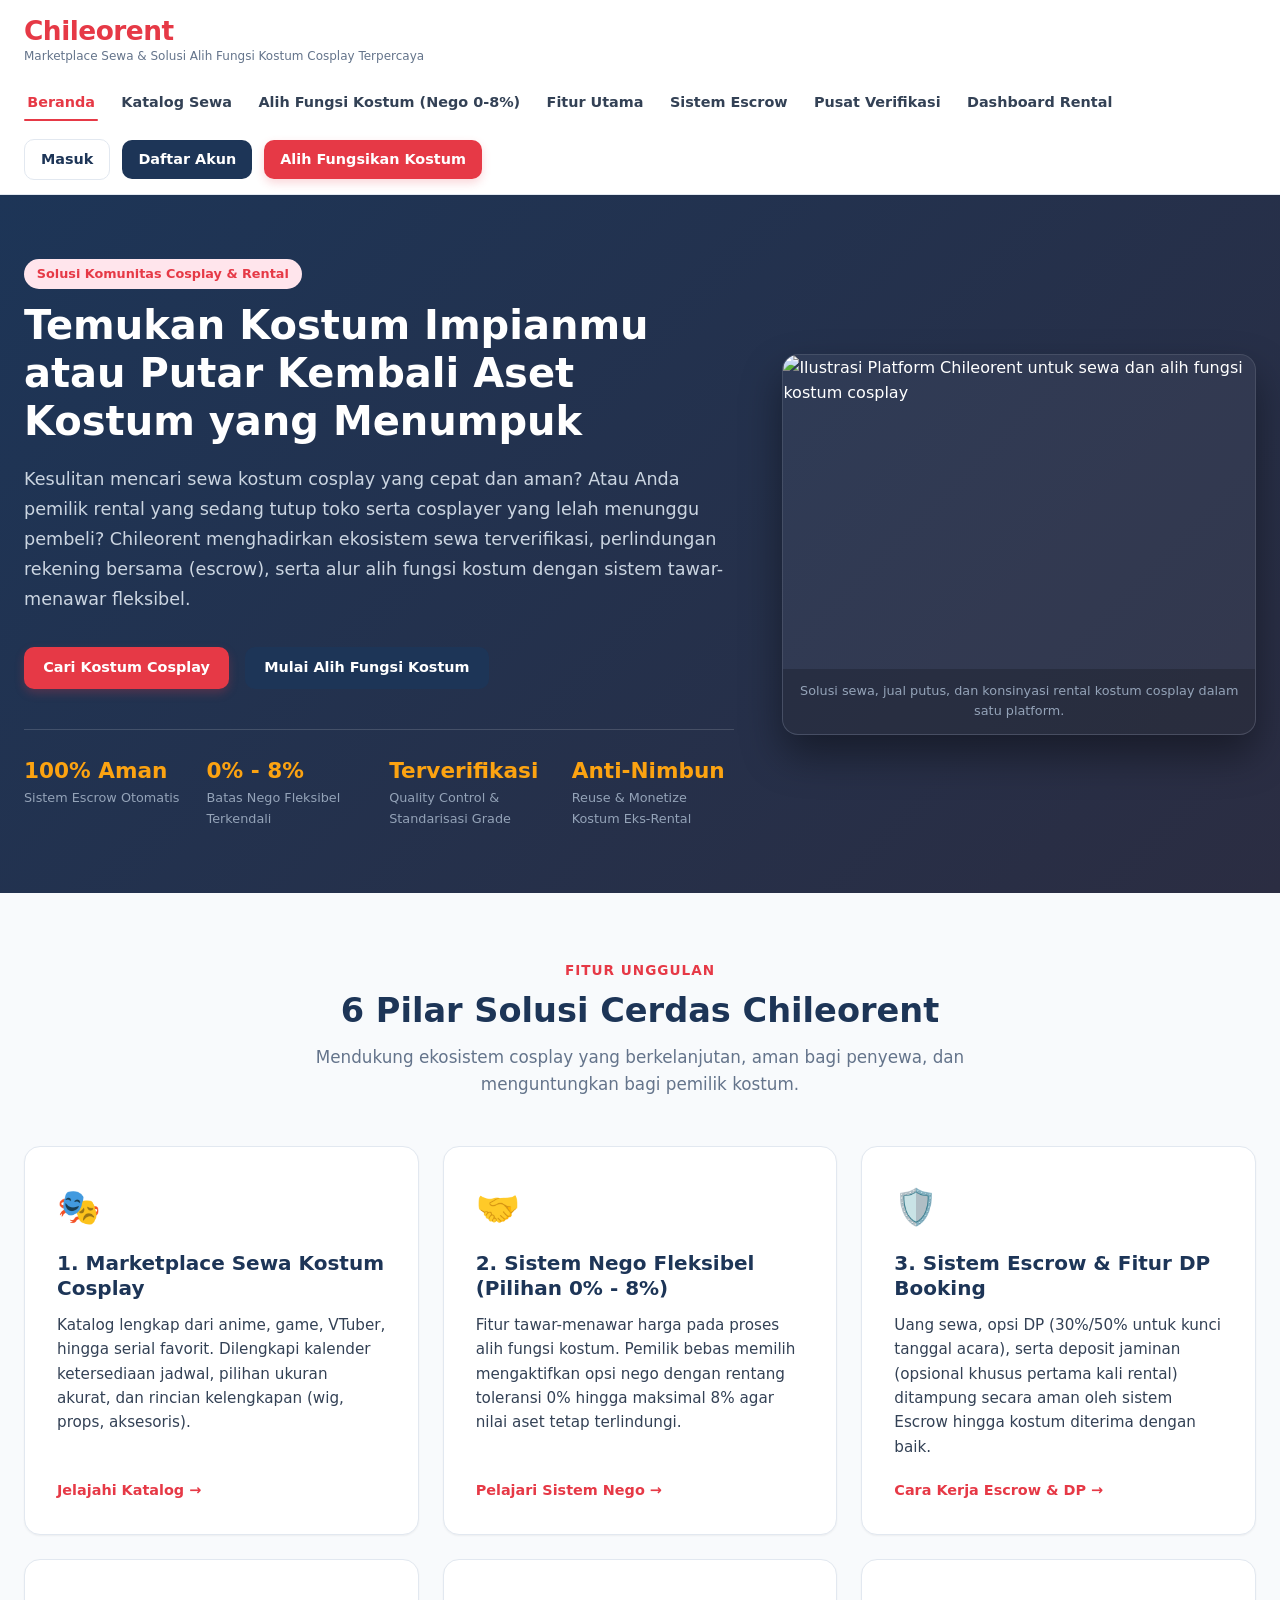
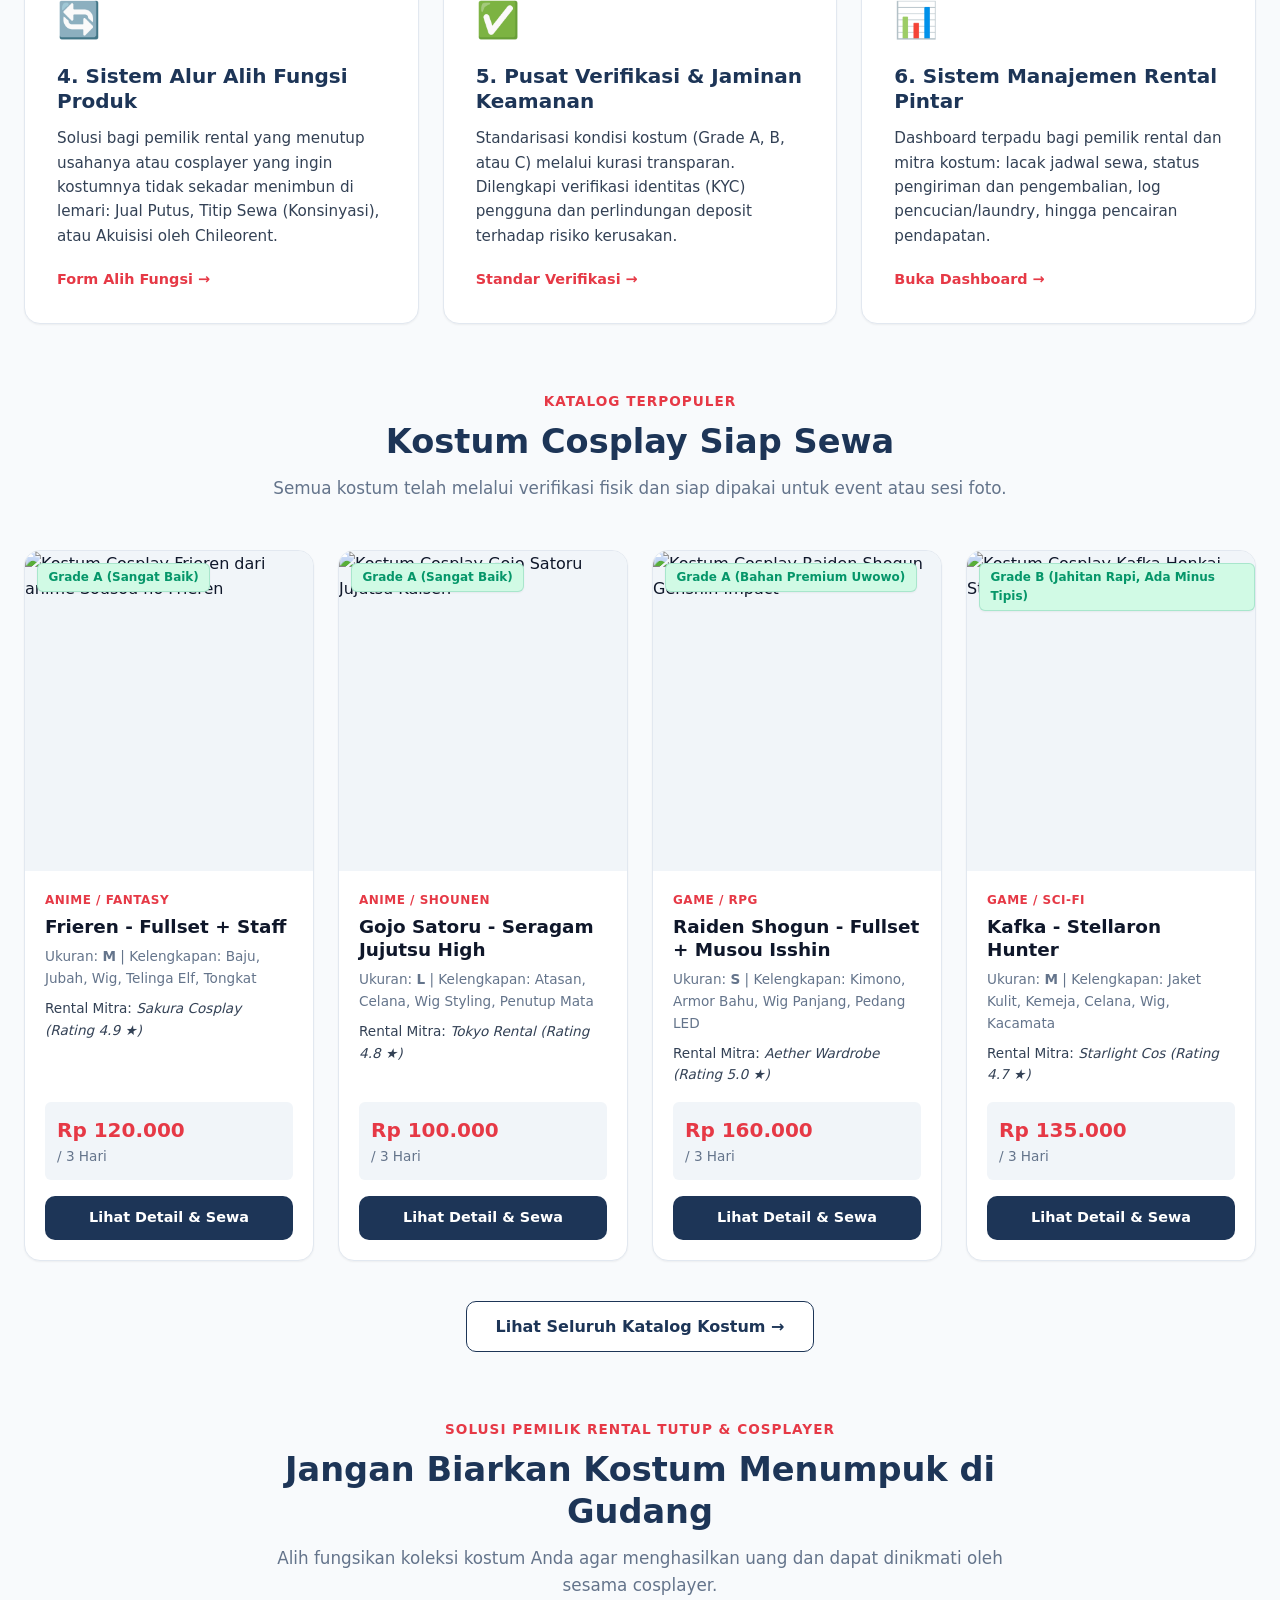
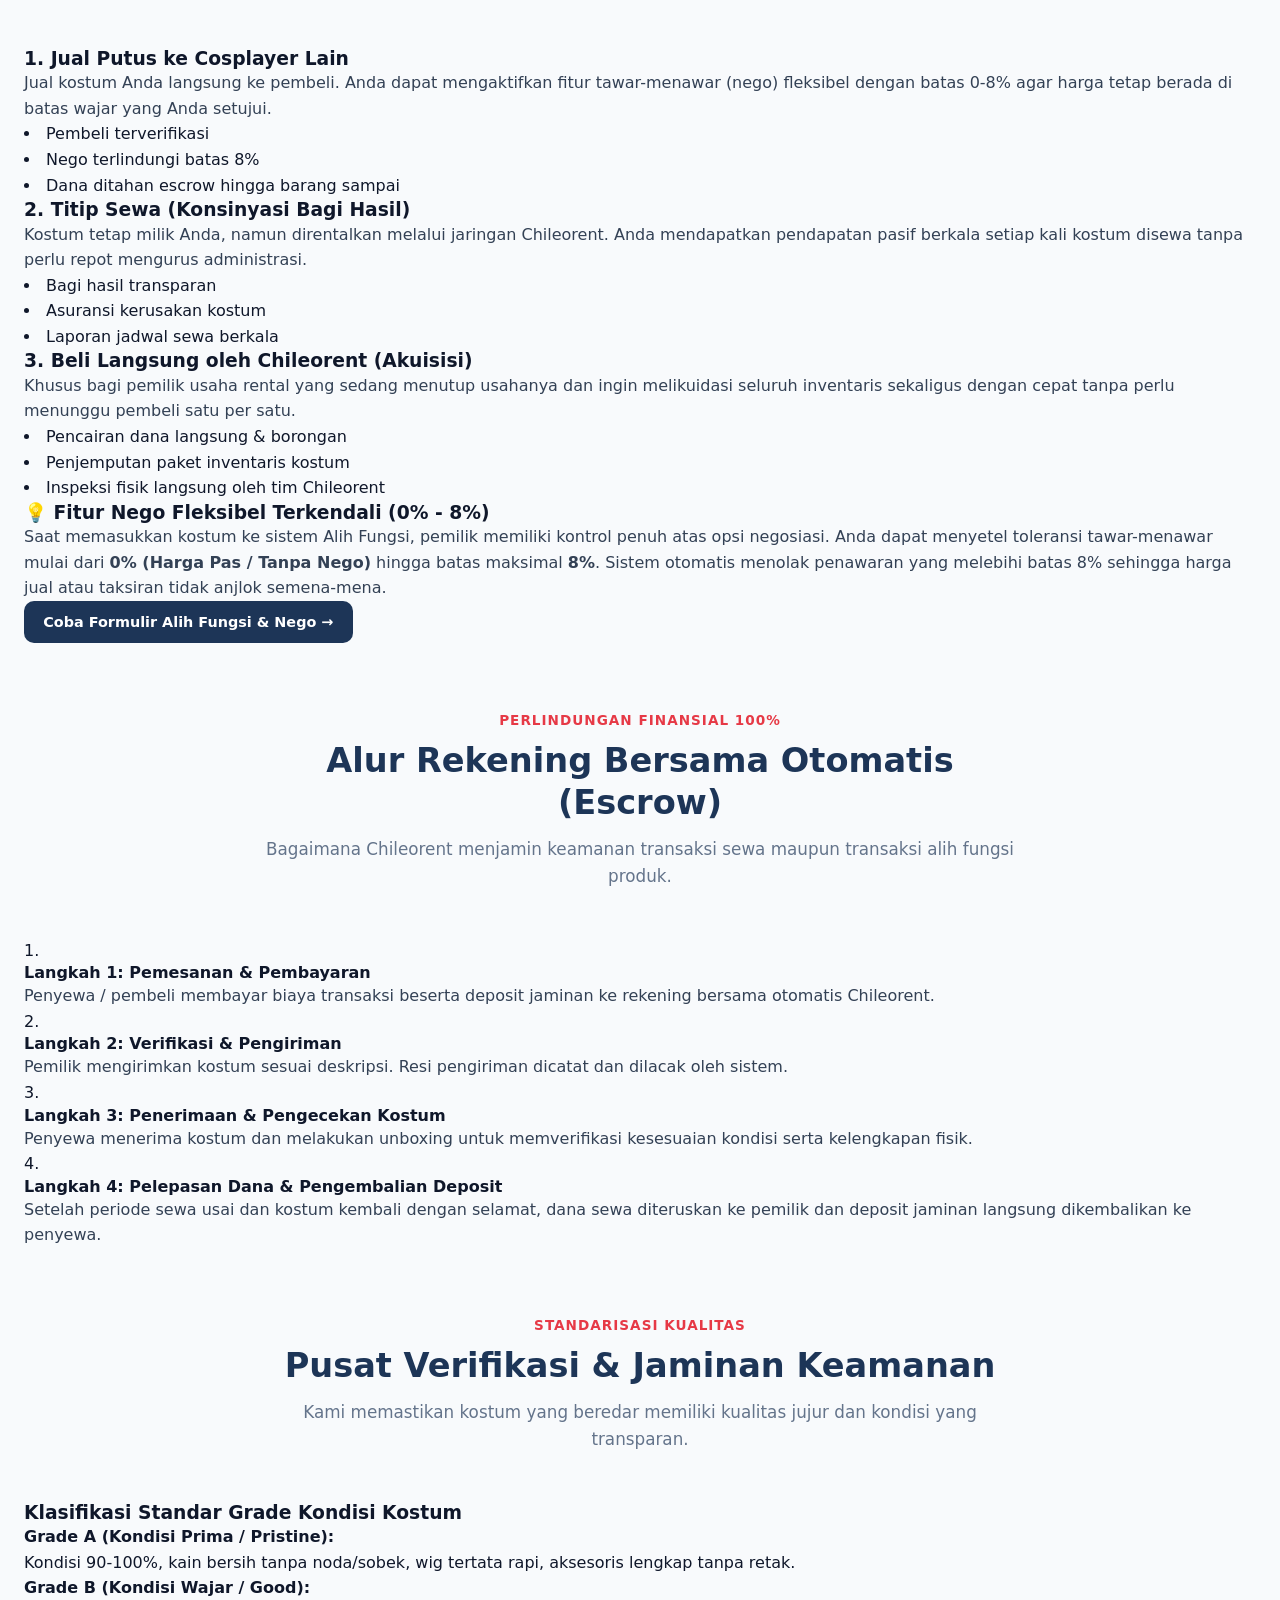
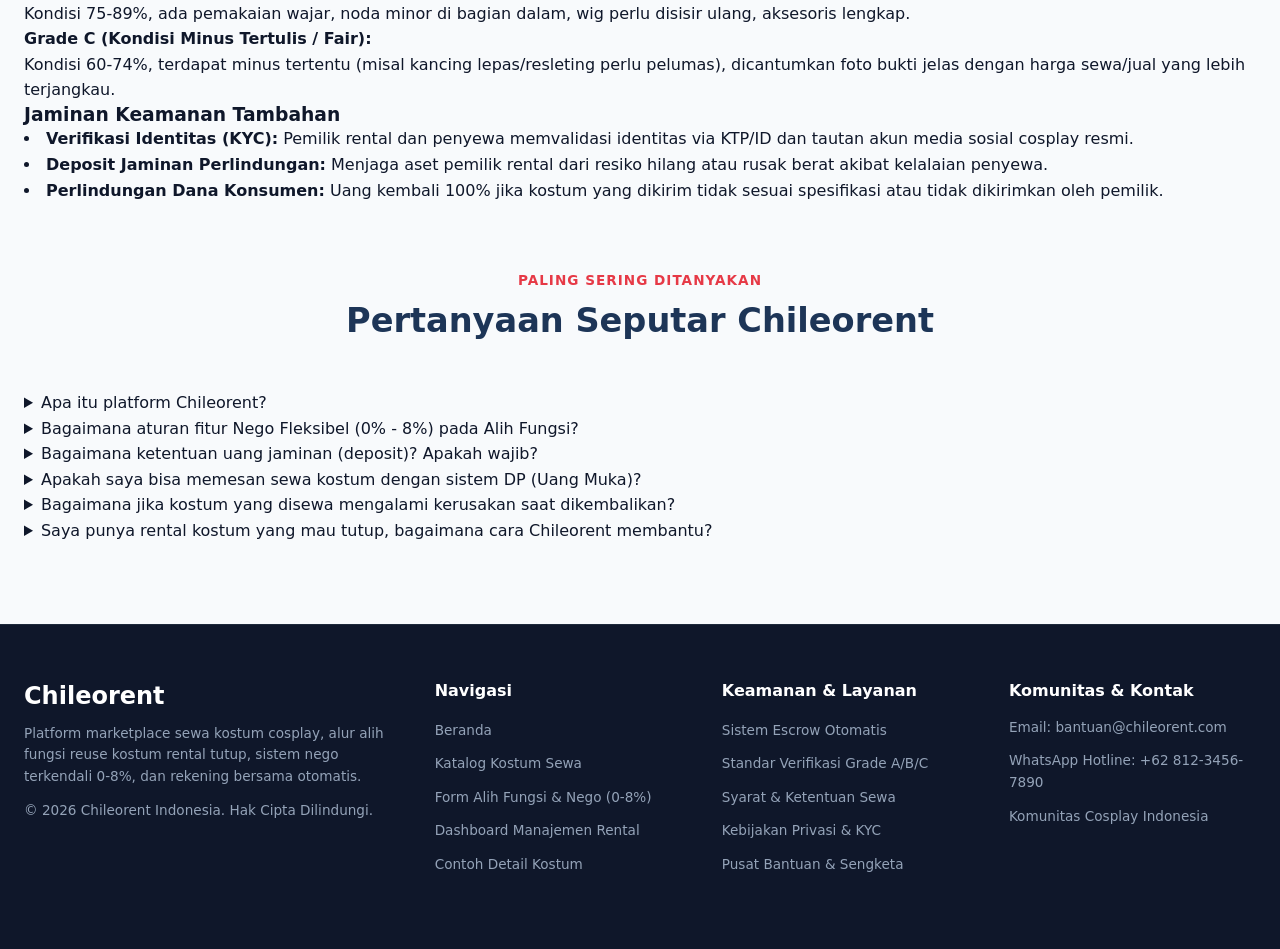
==== index.html @ b5caae36 "Initial commit: Chileorent cosplay rental and repurpose marketplace" ====
<!DOCTYPE html>
<html lang="id">
<head>
    <meta charset="UTF-8">
    <meta name="viewport" content="width=device-width, initial-scale=1.0">
    <title>Chileorent - Marketplace Sewa & Solusi Alih Fungsi Kostum Cosplay</title>
    <link rel="stylesheet" href="style.css">
</head>
<body>

    <!-- ==========================================================================
         HEADER & NAVIGASI UTAMA
         ========================================================================== -->
    <header id="header-utama">
        <div class="header-container">
            <!-- Brand & Tagline -->
            <div class="brand-group">
                <a href="index.html" class="brand-logo">
                    <h1>Chileorent</h1>
                </a>
                <p class="brand-tagline">Marketplace Sewa & Solusi Alih Fungsi Kostum Cosplay Terpercaya</p>
            </div>

            <!-- Menu Navigasi -->
            <nav id="navigasi-utama" aria-label="Navigasi Utama">
                <ul>
                    <li><a href="index.html" aria-current="page">Beranda</a></li>
                    <li><a href="catalog.html">Katalog Sewa</a></li>
                    <li><a href="alih-fungsi.html">Alih Fungsi Kostum (Nego 0-8%)</a></li>
                    <li><a href="#fitur-unggulan">Fitur Utama</a></li>
                    <li><a href="#alur-escrow">Sistem Escrow</a></li>
                    <li><a href="#pusat-verifikasi">Pusat Verifikasi</a></li>
                    <li><a href="dashboard-rental.html">Dashboard Rental</a></li>
                </ul>
            </nav>

            <!-- Aksi Pengguna (Login / Register / Call-to-action) -->
            <div class="header-actions">
                <a href="login.html" class="btn-masuk">Masuk</a>
                <a href="register.html" class="btn-daftar">Daftar Akun</a>
                <a href="alih-fungsi.html" class="btn-pasang-kostum">Alih Fungsikan Kostum</a>
            </div>
        </div>
    </header>

    <!-- ==========================================================================
         MAIN CONTENT AREA
         ========================================================================== -->
    <main id="konten-utama">

        <!-- ======================================================================
             HERO SECTION (Solusi Permasalahan & Nilai Tambah)
             ====================================================================== -->
        <section id="hero" class="hero-section" aria-labelledby="hero-title">
            <div class="hero-container">
                <div class="hero-content">
                    <span class="badge-solusi">Solusi Komunitas Cosplay & Rental</span>
                    <h2 id="hero-title">Temukan Kostum Impianmu atau Putar Kembali Aset Kostum yang Menumpuk</h2>
                    <p class="hero-description">
                        Kesulitan mencari sewa kostum cosplay yang cepat dan aman? Atau Anda pemilik rental yang sedang tutup toko serta cosplayer yang lelah menunggu pembeli? Chileorent menghadirkan ekosistem sewa terverifikasi, perlindungan rekening bersama (escrow), serta alur alih fungsi kostum dengan sistem tawar-menawar fleksibel.
                    </p>

                    <div class="hero-buttons">
                        <a href="catalog.html" class="btn-primary">Cari Kostum Cosplay</a>
                        <a href="alih-fungsi.html" class="btn-secondary">Mulai Alih Fungsi Kostum</a>
                    </div>

                    <!-- Highlight Statistik / Trust Badges -->
                    <ul class="hero-stats">
                        <li>
                            <strong>100% Aman</strong>
                            <span>Sistem Escrow Otomatis</span>
                        </li>
                        <li>
                            <strong>0% - 8%</strong>
                            <span>Batas Nego Fleksibel Terkendali</span>
                        </li>
                        <li>
                            <strong>Terverifikasi</strong>
                            <span>Quality Control & Standarisasi Grade</span>
                        </li>
                        <li>
                            <strong>Anti-Nimbun</strong>
                            <span>Reuse & Monetize Kostum Eks-Rental</span>
                        </li>
                    </ul>
                </div>

                <div class="hero-visual">
                    <figure>
                        <!-- Placeholder visual untuk mockup hero -->
                        <img src="https://placehold.co/600x400/2b2d42/ffffff?text=Chileorent+Cosplay+Marketplace" alt="Ilustrasi Platform Chileorent untuk sewa dan alih fungsi kostum cosplay" width="600" height="400">
                        <figcaption>Solusi sewa, jual putus, dan konsinyasi rental kostum cosplay dalam satu platform.</figcaption>
                    </figure>
                </div>
            </div>
        </section>

        <!-- ======================================================================
             SEKSI 6 PILAR FITUR UTAMA CHILEORENT
             ====================================================================== -->
        <section id="fitur-unggulan" class="features-section" aria-labelledby="fitur-title">
            <header class="section-header">
                <span class="section-subtitle">Fitur Unggulan</span>
                <h2 id="fitur-title">6 Pilar Solusi Cerdas Chileorent</h2>
                <p>Mendukung ekosistem cosplay yang berkelanjutan, aman bagi penyewa, dan menguntungkan bagi pemilik kostum.</p>
            </header>

            <div class="features-grid">
                <!-- Pilar 1 -->
                <article class="feature-card">
                    <div class="feature-icon">🎭</div>
                    <h3>1. Marketplace Sewa Kostum Cosplay</h3>
                    <p>Katalog lengkap dari anime, game, VTuber, hingga serial favorit. Dilengkapi kalender ketersediaan jadwal, pilihan ukuran akurat, dan rincian kelengkapan (wig, props, aksesoris).</p>
                    <a href="catalog.html" class="feature-link">Jelajahi Katalog &rarr;</a>
                </article>

                <!-- Pilar 2 -->
                <article class="feature-card">
                    <div class="feature-icon">🤝</div>
                    <h3>2. Sistem Nego Fleksibel (Pilihan 0% - 8%)</h3>
                    <p>Fitur tawar-menawar harga pada proses alih fungsi kostum. Pemilik bebas memilih mengaktifkan opsi nego dengan rentang toleransi 0% hingga maksimal 8% agar nilai aset tetap terlindungi.</p>
                    <a href="alih-fungsi.html#fitur-nego" class="feature-link">Pelajari Sistem Nego &rarr;</a>
                </article>

                <!-- Pilar 3 -->
                <article class="feature-card">
                    <div class="feature-icon">🛡️</div>
                    <h3>3. Sistem Escrow & Fitur DP Booking</h3>
                    <p>Uang sewa, opsi DP (30%/50% untuk kunci tanggal acara), serta deposit jaminan (opsional khusus pertama kali rental) ditampung secara aman oleh sistem Escrow hingga kostum diterima dengan baik.</p>
                    <a href="#alur-escrow" class="feature-link">Cara Kerja Escrow & DP &rarr;</a>
                </article>

                <!-- Pilar 4 -->
                <article class="feature-card">
                    <div class="feature-icon">🔄</div>
                    <h3>4. Sistem Alur Alih Fungsi Produk</h3>
                    <p>Solusi bagi pemilik rental yang menutup usahanya atau cosplayer yang ingin kostumnya tidak sekadar menimbun di lemari: Jual Putus, Titip Sewa (Konsinyasi), atau Akuisisi oleh Chileorent.</p>
                    <a href="alih-fungsi.html" class="feature-link">Form Alih Fungsi &rarr;</a>
                </article>

                <!-- Pilar 5 -->
                <article class="feature-card">
                    <div class="feature-icon">✅</div>
                    <h3>5. Pusat Verifikasi & Jaminan Keamanan</h3>
                    <p>Standarisasi kondisi kostum (Grade A, B, atau C) melalui kurasi transparan. Dilengkapi verifikasi identitas (KYC) pengguna dan perlindungan deposit terhadap risiko kerusakan.</p>
                    <a href="#pusat-verifikasi" class="feature-link">Standar Verifikasi &rarr;</a>
                </article>

                <!-- Pilar 6 -->
                <article class="feature-card">
                    <div class="feature-icon">📊</div>
                    <h3>6. Sistem Manajemen Rental Pintar</h3>
                    <p>Dashboard terpadu bagi pemilik rental dan mitra kostum: lacak jadwal sewa, status pengiriman dan pengembalian, log pencucian/laundry, hingga pencairan pendapatan.</p>
                    <a href="dashboard-rental.html" class="feature-link">Buka Dashboard &rarr;</a>
                </article>
            </div>
        </section>

        <!-- ======================================================================
             SEKSI KATALOG PILIHAN MARKETPLACE (PREVIEW PRODUK SEWA)
             ====================================================================== -->
        <section id="katalog-pilihan" class="catalog-preview-section" aria-labelledby="katalog-title">
            <header class="section-header">
                <span class="section-subtitle">Katalog Terpopuler</span>
                <h2 id="katalog-title">Kostum Cosplay Siap Sewa</h2>
                <p>Semua kostum telah melalui verifikasi fisik dan siap dipakai untuk event atau sesi foto.</p>
            </header>

            <div class="products-grid">
                <!-- Produk 1 -->
                <article class="product-card">
                    <figure>
                        <img src="https://placehold.co/320x400/3d5a80/ffffff?text=Frieren+Sousou+no+Frieren" alt="Kostum Cosplay Frieren dari anime Sousou no Frieren" width="320" height="400">
                        <span class="badge-grade">Grade A (Sangat Baik)</span>
                    </figure>
                    <div class="product-details">
                        <span class="product-category">Anime / Fantasy</span>
                        <h3>Frieren - Fullset + Staff</h3>
                        <p class="product-meta">Ukuran: <strong>M</strong> | Kelengkapan: Baju, Jubah, Wig, Telinga Elf, Tongkat</p>
                        <p class="product-rental-owner">Rental Mitra: <em>Sakura Cosplay (Rating 4.9 ★)</em></p>
                        <p class="product-price">
                            <span class="price-value">Rp 120.000</span>
                            <span class="price-duration">/ 3 Hari</span>
                        </p>
                        <div class="product-actions">
                            <a href="detail-kostum.html" class="btn-detail">Lihat Detail & Sewa</a>
                        </div>
                    </div>
                </article>

                <!-- Produk 2 -->
                <article class="product-card">
                    <figure>
                        <img src="https://placehold.co/320x400/98c1d9/000000?text=Gojo+Satoru+JJK" alt="Kostum Cosplay Gojo Satoru Jujutsu Kaisen" width="320" height="400">
                        <span class="badge-grade">Grade A (Sangat Baik)</span>
                    </figure>
                    <div class="product-details">
                        <span class="product-category">Anime / Shounen</span>
                        <h3>Gojo Satoru - Seragam Jujutsu High</h3>
                        <p class="product-meta">Ukuran: <strong>L</strong> | Kelengkapan: Atasan, Celana, Wig Styling, Penutup Mata</p>
                        <p class="product-rental-owner">Rental Mitra: <em>Tokyo Rental (Rating 4.8 ★)</em></p>
                        <p class="product-price">
                            <span class="price-value">Rp 100.000</span>
                            <span class="price-duration">/ 3 Hari</span>
                        </p>
                        <div class="product-actions">
                            <a href="detail-kostum.html" class="btn-detail">Lihat Detail & Sewa</a>
                        </div>
                    </div>
                </article>

                <!-- Produk 3 -->
                <article class="product-card">
                    <figure>
                        <img src="https://placehold.co/320x400/ee6c4d/ffffff?text=Raiden+Shogun+Genshin" alt="Kostum Cosplay Raiden Shogun Genshin Impact" width="320" height="400">
                        <span class="badge-grade">Grade A (Bahan Premium Uwowo)</span>
                    </figure>
                    <div class="product-details">
                        <span class="product-category">Game / RPG</span>
                        <h3>Raiden Shogun - Fullset + Musou Isshin</h3>
                        <p class="product-meta">Ukuran: <strong>S</strong> | Kelengkapan: Kimono, Armor Bahu, Wig Panjang, Pedang LED</p>
                        <p class="product-rental-owner">Rental Mitra: <em>Aether Wardrobe (Rating 5.0 ★)</em></p>
                        <p class="product-price">
                            <span class="price-value">Rp 160.000</span>
                            <span class="price-duration">/ 3 Hari</span>
                        </p>
                        <div class="product-actions">
                            <a href="detail-kostum.html" class="btn-detail">Lihat Detail & Sewa</a>
                        </div>
                    </div>
                </article>

                <!-- Produk 4 -->
                <article class="product-card">
                    <figure>
                        <img src="https://placehold.co/320x400/293241/ffffff?text=Kafka+Honkai+Star+Rail" alt="Kostum Cosplay Kafka Honkai Star Rail" width="320" height="400">
                        <span class="badge-grade">Grade B (Jahitan Rapi, Ada Minus Tipis)</span>
                    </figure>
                    <div class="product-details">
                        <span class="product-category">Game / Sci-Fi</span>
                        <h3>Kafka - Stellaron Hunter</h3>
                        <p class="product-meta">Ukuran: <strong>M</strong> | Kelengkapan: Jaket Kulit, Kemeja, Celana, Wig, Kacamata</p>
                        <p class="product-rental-owner">Rental Mitra: <em>Starlight Cos (Rating 4.7 ★)</em></p>
                        <p class="product-price">
                            <span class="price-value">Rp 135.000</span>
                            <span class="price-duration">/ 3 Hari</span>
                        </p>
                        <div class="product-actions">
                            <a href="detail-kostum.html" class="btn-detail">Lihat Detail & Sewa</a>
                        </div>
                    </div>
                </article>
            </div>

            <div class="catalog-more-container">
                <a href="catalog.html" class="btn-view-all">Lihat Seluruh Katalog Kostum &rarr;</a>
            </div>
        </section>

        <!-- ======================================================================
             SEKSI ALUR ALIH FUNGSI PRODUK & FITUR NEGO (0% - 8%)
             ====================================================================== -->
        <section id="alur-alih-fungsi" class="repurpose-flow-section" aria-labelledby="alih-fungsi-title">
            <header class="section-header">
                <span class="section-subtitle">Solusi Pemilik Rental Tutup & Cosplayer</span>
                <h2 id="alih-fungsi-title">Jangan Biarkan Kostum Menumpuk di Gudang</h2>
                <p>Alih fungsikan koleksi kostum Anda agar menghasilkan uang dan dapat dinikmati oleh sesama cosplayer.</p>
            </header>

            <div class="repurpose-options-container">
                <!-- Opsi 1 -->
                <div class="repurpose-option-card">
                    <h3>1. Jual Putus ke Cosplayer Lain</h3>
                    <p>Jual kostum Anda langsung ke pembeli. Anda dapat mengaktifkan fitur tawar-menawar (nego) fleksibel dengan batas 0-8% agar harga tetap berada di batas wajar yang Anda setujui.</p>
                    <ul>
                        <li>Pembeli terverifikasi</li>
                        <li>Nego terlindungi batas 8%</li>
                        <li>Dana ditahan escrow hingga barang sampai</li>
                    </ul>
                </div>

                <!-- Opsi 2 -->
                <div class="repurpose-option-card">
                    <h3>2. Titip Sewa (Konsinyasi Bagi Hasil)</h3>
                    <p>Kostum tetap milik Anda, namun direntalkan melalui jaringan Chileorent. Anda mendapatkan pendapatan pasif berkala setiap kali kostum disewa tanpa perlu repot mengurus administrasi.</p>
                    <ul>
                        <li>Bagi hasil transparan</li>
                        <li>Asuransi kerusakan kostum</li>
                        <li>Laporan jadwal sewa berkala</li>
                    </ul>
                </div>

                <!-- Opsi 3 -->
                <div class="repurpose-option-card">
                    <h3>3. Beli Langsung oleh Chileorent (Akuisisi)</h3>
                    <p>Khusus bagi pemilik usaha rental yang sedang menutup usahanya dan ingin melikuidasi seluruh inventaris sekaligus dengan cepat tanpa perlu menunggu pembeli satu per satu.</p>
                    <ul>
                        <li>Pencairan dana langsung & borongan</li>
                        <li>Penjemputan paket inventaris kostum</li>
                        <li>Inspeksi fisik langsung oleh tim Chileorent</li>
                    </ul>
                </div>
            </div>

            <!-- Highlight Sistem Nego 0-8% -->
            <aside class="nego-highlight-box" aria-labelledby="nego-info-title">
                <h3 id="nego-info-title">💡 Fitur Nego Fleksibel Terkendali (0% - 8%)</h3>
                <p>
                    Saat memasukkan kostum ke sistem Alih Fungsi, pemilik memiliki kontrol penuh atas opsi negosiasi. Anda dapat menyetel toleransi tawar-menawar mulai dari <strong>0% (Harga Pas / Tanpa Nego)</strong> hingga batas maksimal <strong>8%</strong>. Sistem otomatis menolak penawaran yang melebihi batas 8% sehingga harga jual atau taksiran tidak anjlok semena-mena.
                </p>
                <a href="alih-fungsi.html#simulasi-nego" class="btn-secondary">Coba Formulir Alih Fungsi & Nego &rarr;</a>
            </aside>
        </section>

        <!-- ======================================================================
             SEKSI SISTEM ESCROW (REKENING BERSAMA OTOMATIS)
             ====================================================================== -->
        <section id="alur-escrow" class="escrow-section" aria-labelledby="escrow-title">
            <header class="section-header">
                <span class="section-subtitle">Perlindungan Finansial 100%</span>
                <h2 id="escrow-title">Alur Rekening Bersama Otomatis (Escrow)</h2>
                <p>Bagaimana Chileorent menjamin keamanan transaksi sewa maupun transaksi alih fungsi produk.</p>
            </header>

            <ol class="escrow-steps-list">
                <li>
                    <h4>Langkah 1: Pemesanan & Pembayaran</h4>
                    <p>Penyewa / pembeli membayar biaya transaksi beserta deposit jaminan ke rekening bersama otomatis Chileorent.</p>
                </li>
                <li>
                    <h4>Langkah 2: Verifikasi & Pengiriman</h4>
                    <p>Pemilik mengirimkan kostum sesuai deskripsi. Resi pengiriman dicatat dan dilacak oleh sistem.</p>
                </li>
                <li>
                    <h4>Langkah 3: Penerimaan & Pengecekan Kostum</h4>
                    <p>Penyewa menerima kostum dan melakukan unboxing untuk memverifikasi kesesuaian kondisi serta kelengkapan fisik.</p>
                </li>
                <li>
                    <h4>Langkah 4: Pelepasan Dana & Pengembalian Deposit</h4>
                    <p>Setelah periode sewa usai dan kostum kembali dengan selamat, dana sewa diteruskan ke pemilik dan deposit jaminan langsung dikembalikan ke penyewa.</p>
                </li>
            </ol>
        </section>

        <!-- ======================================================================
             SEKSI PUSAT VERIFIKASI & JAMINAN KEAMANAN
             ====================================================================== -->
        <section id="pusat-verifikasi" class="verification-section" aria-labelledby="verifikasi-title">
            <header class="section-header">
                <span class="section-subtitle">Standarisasi Kualitas</span>
                <h2 id="verifikasi-title">Pusat Verifikasi & Jaminan Keamanan</h2>
                <p>Kami memastikan kostum yang beredar memiliki kualitas jujur dan kondisi yang transparan.</p>
            </header>

            <div class="verification-details-container">
                <!-- Standar Grade Kostum -->
                <div class="grade-system">
                    <h3>Klasifikasi Standar Grade Kondisi Kostum</h3>
                    <dl>
                        <dt><strong>Grade A (Kondisi Prima / Pristine):</strong></dt>
                        <dd>Kondisi 90-100%, kain bersih tanpa noda/sobek, wig tertata rapi, aksesoris lengkap tanpa retak.</dd>

                        <dt><strong>Grade B (Kondisi Wajar / Good):</strong></dt>
                        <dd>Kondisi 75-89%, ada pemakaian wajar, noda minor di bagian dalam, wig perlu disisir ulang, aksesoris lengkap.</dd>

                        <dt><strong>Grade C (Kondisi Minus Tertulis / Fair):</strong></dt>
                        <dd>Kondisi 60-74%, terdapat minus tertentu (misal kancing lepas/resleting perlu pelumas), dicantumkan foto bukti jelas dengan harga sewa/jual yang lebih terjangkau.</dd>
                    </dl>
                </div>

                <!-- Sistem Verifikasi Identitas & Jaminan -->
                <div class="security-policies">
                    <h3>Jaminan Keamanan Tambahan</h3>
                    <ul>
                        <li><strong>Verifikasi Identitas (KYC):</strong> Pemilik rental dan penyewa memvalidasi identitas via KTP/ID dan tautan akun media sosial cosplay resmi.</li>
                        <li><strong>Deposit Jaminan Perlindungan:</strong> Menjaga aset pemilik rental dari resiko hilang atau rusak berat akibat kelalaian penyewa.</li>
                        <li><strong>Perlindungan Dana Konsumen:</strong> Uang kembali 100% jika kostum yang dikirim tidak sesuai spesifikasi atau tidak dikirimkan oleh pemilik.</li>
                    </ul>
                </div>
            </div>
        </section>

        <!-- ======================================================================
             SEKSI FAQ (TANYA JAWAB)
             ====================================================================== -->
        <section id="faq" class="faq-section" aria-labelledby="faq-title">
            <header class="section-header">
                <span class="section-subtitle">Paling Sering Ditanyakan</span>
                <h2 id="faq-title">Pertanyaan Seputar Chileorent</h2>
            </header>

            <div class="faq-list">
                <details>
                    <summary>Apa itu platform Chileorent?</summary>
                    <p>Chileorent adalah platform marketplace sewa kostum cosplay sekaligus penyedia solusi alih fungsi (jual/titip sewa/akuisisi) untuk kostum dari para pemilik usaha rental yang menutup tokonya atau cosplayer yang ingin memutar aset kostumnya.</p>
                </details>

                <details>
                    <summary>Bagaimana aturan fitur Nego Fleksibel (0% - 8%) pada Alih Fungsi?</summary>
                    <p>Pemilik kostum dapat memilih apakah kostumnya bisa ditawar atau berharga pas (0%). Jika diaktifkan, pemilik dapat menetapkan batas toleransi tawar maksimal 8%. Sistem akan menolak penawaran yang melebihi batas 8% untuk melindungi nilai barang pemilik.</p>
                </details>

                <details>
                    <summary>Bagaimana ketentuan uang jaminan (deposit)? Apakah wajib?</summary>
                    <p>Uang jaminan bersifat <strong>opsional</strong> dan hanya ditujukan bagi penyewa yang baru <strong>pertama kali</strong> merental kostum di platform/mitra bersangkutan sebagai jaminan keamanan awal. Jika Anda sudah pernah menyewa sebelumnya atau memiliki akun yang lolos verifikasi reputasi baik di Chileorent, uang jaminan <strong>bebas / Rp 0</strong>. Uang deposit yang dibayarkan akan dikembalikan 100% setelah kostum selesai disewa tanpa cacat.</p>
                </details>

                <details>
                    <summary>Apakah saya bisa memesan sewa kostum dengan sistem DP (Uang Muka)?</summary>
                    <p>Bisa! Chileorent menyediakan fitur <strong>DP Booking (30% atau 50%)</strong> untuk mengunci tanggal kostum agar tidak diambil oleh cosplayer lain untuk event tersebut. Sisa pembayaran sewa dapat dilunasi H-2 sebelum tanggal pengiriman.</p>
                </details>

                <details>
                    <summary>Bagaimana jika kostum yang disewa mengalami kerusakan saat dikembalikan?</summary>
                    <p>Chileorent menggunakan sistem deposit jaminan (khusus penyewa pertama) atau penagihan klaim perlindungan kerusakan transparan. Tim verifikasi akan menaksir biaya perbaikan secara adil.</p>
                </details>

                <details>
                    <summary>Saya punya rental kostum yang mau tutup, bagaimana cara Chileorent membantu?</summary>
                    <p>Anda dapat memilih skema Akuisisi Borongan oleh Chileorent melalui halaman <a href="alih-fungsi.html">Alih Fungsi</a>. Tim kami akan mendata seluruh katalog kostum Anda dan memberikan penawaran borongan agar Anda tidak perlu menunggu pembeli satu per satu.</p>
                </details>
            </div>
        </section>

    </main>

    <!-- ==========================================================================
         FOOTER
         ========================================================================== -->
    <footer id="footer-utama">
        <div class="footer-container">
            <!-- Kolom Brand & Bio -->
            <div class="footer-col">
                <h3>Chileorent</h3>
                <p>Platform marketplace sewa kostum cosplay, alur alih fungsi reuse kostum rental tutup, sistem nego terkendali 0-8%, dan rekening bersama otomatis.</p>
                <p>&copy; 2026 Chileorent Indonesia. Hak Cipta Dilindungi.</p>
            </div>

            <!-- Kolom Tautan Cepat -->
            <div class="footer-col">
                <h4>Navigasi</h4>
                <ul>
                    <li><a href="index.html">Beranda</a></li>
                    <li><a href="catalog.html">Katalog Kostum Sewa</a></li>
                    <li><a href="alih-fungsi.html">Form Alih Fungsi & Nego (0-8%)</a></li>
                    <li><a href="dashboard-rental.html">Dashboard Manajemen Rental</a></li>
                    <li><a href="detail-kostum.html">Contoh Detail Kostum</a></li>
                </ul>
            </div>

            <!-- Kolom Keamanan & Bantuan -->
            <div class="footer-col">
                <h4>Keamanan & Layanan</h4>
                <ul>
                    <li><a href="#alur-escrow">Sistem Escrow Otomatis</a></li>
                    <li><a href="#pusat-verifikasi">Standar Verifikasi Grade A/B/C</a></li>
                    <li><a href="#syarat-ketentuan">Syarat & Ketentuan Sewa</a></li>
                    <li><a href="#kebijakan-privasi">Kebijakan Privasi & KYC</a></li>
                    <li><a href="#kontak-bantuan">Pusat Bantuan & Sengketa</a></li>
                </ul>
            </div>

            <!-- Kolom Kontak & Komunitas -->
            <div class="footer-col">
                <h4>Komunitas & Kontak</h4>
                <address>
                    <p>Email: bantuan@chileorent.com</p>
                    <p>WhatsApp Hotline: +62 812-3456-7890</p>
                    <p>Komunitas Cosplay Indonesia</p>
                </address>
            </div>
        </div>
    </footer>

</body>
</html>
---- style.css ----
/* ==========================================================================
   CHILEORENT - STYLESHEET RESMI
   Marketplace Sewa & Solusi Alih Fungsi Kostum Cosplay Terpercaya
   ========================================================================== */

/* --------------------------------------------------------------------------
   1. DESIGN TOKENS (CSS VARIABLES)
   -------------------------------------------------------------------------- */
:root {
    /* Palet Warna Utama */
    --color-primary: #e63946;          /* Vibrant Cosplay Crimson / Sakura */
    --color-primary-hover: #d62828;
    --color-primary-light: #ffe5ec;
    --color-primary-soft: rgba(230, 57, 70, 0.08);

    --color-secondary: #1d3557;        /* Trust Navy / Deep Midnight */
    --color-secondary-hover: #14213d;
    --color-secondary-light: #e0e7f1;

    --color-escrow: #0077b6;           /* Escrow & Tech Blue */
    --color-escrow-light: #e0f2fe;

    /* Status & Grade Verifikasi */
    --grade-a: #059669;                /* Emerald - Grade A (Pristine) */
    --grade-a-bg: #d1fae5;
    --grade-b: #d97706;                /* Amber - Grade B (Good) */
    --grade-b-bg: #fef3c7;
    --grade-c: #475569;                /* Slate - Grade C (Fair/Minus) */
    --grade-c-bg: #f1f5f9;

    --status-active: #2563eb;
    --status-active-bg: #dbeafe;
    --status-pending: #ea580c;
    --status-pending-bg: #ffedd5;
    --status-success: #16a34a;
    --status-success-bg: #dcfce7;
    --status-danger: #dc2626;
    --status-danger-bg: #fee2e2;

    /* Netral & Background */
    --bg-body: #f8fafc;
    --bg-surface: #ffffff;
    --bg-muted: #f1f5f9;
    --bg-card: #ffffff;
    --border-color: #e2e8f0;
    --border-focus: #3b82f6;

    /* Tipografi & Teks */
    --text-primary: #0f172a;
    --text-secondary: #334155;
    --text-muted: #64748b;
    --text-white: #ffffff;

    --font-main: system-ui, -apple-system, BlinkMacSystemFont, 'Segoe UI', Roboto, 'Helvetica Neue', Arial, sans-serif;
    --font-heading: system-ui, -apple-system, BlinkMacSystemFont, 'Segoe UI', Roboto, sans-serif;

    /* Bayangan & Efek */
    --shadow-sm: 0 1px 2px 0 rgba(0, 0, 0, 0.05);
    --shadow-md: 0 4px 6px -1px rgba(0, 0, 0, 0.08), 0 2px 4px -2px rgba(0, 0, 0, 0.05);
    --shadow-lg: 0 10px 15px -3px rgba(0, 0, 0, 0.08), 0 4px 6px -4px rgba(0, 0, 0, 0.04);
    --shadow-xl: 0 20px 25px -5px rgba(0, 0, 0, 0.1), 0 8px 10px -6px rgba(0, 0, 0, 0.04);

    /* Radius */
    --radius-sm: 6px;
    --radius-md: 10px;
    --radius-lg: 16px;
    --radius-full: 9999px;

    /* Transisi */
    --transition: all 0.2s ease-in-out;
}

/* --------------------------------------------------------------------------
   2. GLOBAL RESET & BASE STYLES
   -------------------------------------------------------------------------- */
*, *::before, *::after {
    box-sizing: border-box;
    margin: 0;
    padding: 0;
}

html {
    font-size: 16px;
    scroll-behavior: smooth;
}

body {
    font-family: var(--font-main);
    background-color: var(--bg-body);
    color: var(--text-primary);
    line-height: 1.6;
    -webkit-font-smoothing: antialiased;
}

img {
    max-width: 100%;
    height: auto;
    display: block;
}

a {
    color: var(--color-escrow);
    text-decoration: none;
    transition: var(--transition);
}

a:hover {
    color: var(--color-primary);
}

ul, ol {
    list-style-position: inside;
}

h1, h2, h3, h4, h5, h6 {
    font-family: var(--font-heading);
    color: var(--text-primary);
    font-weight: 700;
    line-height: 1.25;
}

p {
    color: var(--text-secondary);
}

.visually-hidden {
    position: absolute;
    width: 1px;
    height: 1px;
    padding: 0;
    margin: -1px;
    overflow: hidden;
    clip: rect(0, 0, 0, 0);
    white-space: nowrap;
    border: 0;
}

/* --------------------------------------------------------------------------
   3. HEADER & NAVIGASI UTAMA
   -------------------------------------------------------------------------- */
#header-utama, #header-admin {
    background-color: var(--bg-surface);
    border-bottom: 1px solid var(--border-color);
    position: sticky;
    top: 0;
    z-index: 1000;
    box-shadow: var(--shadow-sm);
}

.header-container {
    max-width: 1280px;
    margin: 0 auto;
    padding: 0.85rem 1.5rem;
    display: flex;
    align-items: center;
    justify-content: space-between;
    gap: 1.5rem;
    flex-wrap: wrap;
}

.brand-group {
    display: flex;
    flex-direction: column;
}

.brand-logo h1 {
    font-size: 1.65rem;
    font-weight: 900;
    color: var(--color-primary);
    letter-spacing: -0.5px;
    display: flex;
    align-items: center;
    gap: 0.4rem;
}

.brand-logo h1 span {
    background: var(--color-secondary);
    color: var(--text-white);
    font-size: 0.75rem;
    padding: 0.2rem 0.6rem;
    border-radius: var(--radius-sm);
    letter-spacing: 0.5px;
    text-transform: uppercase;
}

.brand-tagline {
    font-size: 0.75rem;
    color: var(--text-muted);
    font-weight: 500;
}

#navigasi-utama ul, #navigasi-admin ul {
    display: flex;
    align-items: center;
    gap: 1.25rem;
    list-style: none;
    flex-wrap: wrap;
}

#navigasi-utama a, #navigasi-admin a {
    font-size: 0.9rem;
    font-weight: 600;
    color: var(--text-secondary);
    padding: 0.4rem 0.2rem;
    position: relative;
}

#navigasi-utama a:hover, #navigasi-admin a:hover,
#navigasi-utama a[aria-current="page"], #navigasi-admin a[aria-current="page"] {
    color: var(--color-primary);
}

#navigasi-utama a[aria-current="page"]::after, #navigasi-admin a[aria-current="page"]::after {
    content: '';
    position: absolute;
    bottom: -4px;
    left: 0;
    width: 100%;
    height: 2px;
    background-color: var(--color-primary);
    border-radius: var(--radius-full);
}

.header-actions {
    display: flex;
    align-items: center;
    gap: 0.75rem;
}

/* --------------------------------------------------------------------------
   4. TOMBOL-TOMBOL (BUTTONS)
   -------------------------------------------------------------------------- */
.btn-primary, .btn-secondary, .btn-masuk, .btn-daftar, .btn-pasang-kostum,
.btn-detail, .btn-view-all, .btn-rent-now, .btn-checkout-escrow,
.btn-submit-alih-fungsi, .btn-submit-login, .btn-submit-register,
.btn-table-action, .btn-table-action-success, .btn-action-edit,
.btn-admin-switch, .btn-admin-approve, .btn-admin-reject, .btn-logout {
    display: inline-flex;
    align-items: center;
    justify-content: center;
    font-family: var(--font-main);
    font-weight: 600;
    font-size: 0.9rem;
    padding: 0.6rem 1.2rem;
    border-radius: var(--radius-md);
    cursor: pointer;
    border: none;
    transition: var(--transition);
    text-align: center;
    gap: 0.4rem;
}

.btn-primary {
    background-color: var(--color-primary);
    color: var(--text-white) !important;
    box-shadow: 0 4px 10px rgba(230, 57, 70, 0.25);
}

.btn-primary:hover {
    background-color: var(--color-primary-hover);
    transform: translateY(-1px);
}

.btn-secondary {
    background-color: var(--color-secondary);
    color: var(--text-white) !important;
}

.btn-secondary:hover {
    background-color: var(--color-secondary-hover);
    transform: translateY(-1px);
}

.btn-masuk {
    color: var(--color-secondary) !important;
    border: 1px solid var(--border-color);
    background-color: var(--bg-surface);
    padding: 0.5rem 1rem;
}

.btn-masuk:hover, .btn-masuk.active {
    border-color: var(--color-secondary);
    background-color: var(--bg-muted);
}

.btn-daftar {
    background-color: var(--color-secondary);
    color: var(--text-white) !important;
    padding: 0.5rem 1rem;
}

.btn-daftar:hover {
    background-color: var(--color-secondary-hover);
}

.btn-pasang-kostum {
    background-color: var(--color-primary);
    color: var(--text-white) !important;
    padding: 0.5rem 1rem;
    box-shadow: 0 4px 10px rgba(230, 57, 70, 0.2);
}

.btn-pasang-kostum:hover {
    background-color: var(--color-primary-hover);
    transform: translateY(-1px);
}

.btn-detail, .btn-rent-now {
    width: 100%;
    background-color: var(--color-secondary);
    color: var(--text-white) !important;
    padding: 0.65rem 1rem;
}

.btn-detail:hover, .btn-rent-now:hover {
    background-color: var(--color-primary);
}

.btn-view-all {
    background-color: var(--bg-surface);
    color: var(--color-secondary) !important;
    border: 1.5px solid var(--color-secondary);
    padding: 0.75rem 1.8rem;
    font-size: 1rem;
}

.btn-view-all:hover {
    background-color: var(--color-secondary);
    color: var(--text-white) !important;
}

.btn-checkout-escrow, .btn-submit-alih-fungsi, .btn-submit-login, .btn-submit-register {
    width: 100%;
    background-color: var(--color-primary);
    color: var(--text-white) !important;
    padding: 0.85rem 1.5rem;
    font-size: 1.05rem;
    font-weight: 700;
    box-shadow: 0 4px 14px rgba(230, 57, 70, 0.3);
}

.btn-checkout-escrow:hover, .btn-submit-alih-fungsi:hover, 
.btn-submit-login:hover, .btn-submit-register:hover {
    background-color: var(--color-primary-hover);
    transform: translateY(-1px);
}

.btn-table-action {
    background-color: var(--bg-muted);
    color: var(--text-secondary) !important;
    font-size: 0.8rem;
    padding: 0.4rem 0.8rem;
}

.btn-table-action:hover {
    background-color: var(--color-secondary);
    color: var(--text-white) !important;
}

.btn-table-action-success {
    background-color: var(--grade-a);
    color: var(--text-white) !important;
    font-size: 0.8rem;
    padding: 0.4rem 0.8rem;
}

.btn-table-action-success:hover {
    background-color: #047857;
}

.btn-action-edit {
    background-color: var(--color-escrow);
    color: var(--text-white) !important;
    font-size: 0.8rem;
    padding: 0.4rem 0.8rem;
}

.btn-admin-switch {
    background-color: var(--color-secondary);
    color: var(--text-white) !important;
    font-size: 0.85rem;
    padding: 0.5rem 1rem;
}

.btn-admin-approve {
    background-color: var(--grade-a);
    color: var(--text-white) !important;
    font-size: 0.8rem;
    padding: 0.4rem 0.75rem;
}

.btn-admin-reject {
    background-color: var(--status-danger);
    color: var(--text-white) !important;
    font-size: 0.8rem;
    padding: 0.4rem 0.75rem;
}

.btn-logout {
    background-color: var(--bg-muted);
    color: var(--status-danger) !important;
    border: 1px solid var(--border-color);
    font-size: 0.8rem;
    padding: 0.35rem 0.85rem;
}

.btn-logout:hover {
    background-color: var(--status-danger-bg);
}

/* --------------------------------------------------------------------------
   5. BADGES & STATUS TAGS
   -------------------------------------------------------------------------- */
.badge-grade {
    display: inline-block;
    padding: 0.25rem 0.65rem;
    font-size: 0.75rem;
    font-weight: 700;
    border-radius: var(--radius-sm);
    background-color: var(--grade-a-bg);
    color: var(--grade-a);
    border: 1px solid rgba(5, 150, 105, 0.2);
}

.badge-solusi, .badge-security {
    display: inline-block;
    padding: 0.3rem 0.8rem;
    font-size: 0.8rem;
    font-weight: 700;
    border-radius: var(--radius-full);
    background-color: var(--color-primary-light);
    color: var(--color-primary);
    margin-bottom: 0.75rem;
}

.badge-verified {
    display: inline-block;
    padding: 0.25rem 0.65rem;
    font-size: 0.75rem;
    font-weight: 700;
    border-radius: var(--radius-sm);
    background-color: var(--color-escrow-light);
    color: var(--color-escrow);
}

.badge-availability, .badge-status-available {
    display: inline-block;
    padding: 0.25rem 0.65rem;
    font-size: 0.75rem;
    font-weight: 700;
    border-radius: var(--radius-sm);
    background-color: var(--status-success-bg);
    color: var(--status-success);
}

.badge-status-booked {
    display: inline-block;
    padding: 0.25rem 0.65rem;
    font-size: 0.75rem;
    font-weight: 700;
    border-radius: var(--radius-sm);
    background-color: var(--status-pending-bg);
    color: var(--status-pending);
}

.badge-feature-dp {
    display: inline-block;
    padding: 0.25rem 0.65rem;
    font-size: 0.75rem;
    font-weight: 700;
    border-radius: var(--radius-sm);
    background-color: #fef08a;
    color: #854d0e;
}

.badge-feature-deposit {
    display: inline-block;
    padding: 0.25rem 0.65rem;
    font-size: 0.75rem;
    font-weight: 700;
    border-radius: var(--radius-sm);
    background-color: #e0f2fe;
    color: #0369a1;
}

.nego-status-active {
    display: inline-block;
    padding: 0.2rem 0.5rem;
    font-size: 0.75rem;
    font-weight: 700;
    border-radius: var(--radius-sm);
    background-color: #ede9fe;
    color: #6d28d9;
}

.nego-status-fixed {
    display: inline-block;
    padding: 0.2rem 0.5rem;
    font-size: 0.75rem;
    font-weight: 700;
    border-radius: var(--radius-sm);
    background-color: var(--bg-muted);
    color: var(--text-muted);
}

.status-badge {
    display: inline-block;
    padding: 0.25rem 0.6rem;
    font-size: 0.75rem;
    font-weight: 700;
    border-radius: var(--radius-sm);
}

.status-shipping {
    background-color: #e0e7ff;
    color: #3730a3;
}

.status-active {
    background-color: var(--status-active-bg);
    color: var(--status-active);
}

.status-returning {
    background-color: #fef3c7;
    color: #92400e;
}

.escrow-badge {
    display: inline-block;
    padding: 0.25rem 0.6rem;
    font-size: 0.75rem;
    font-weight: 700;
    border-radius: var(--radius-sm);
}

.escrow-held {
    background-color: #fee2e2;
    color: #991b1b;
}

.escrow-ready {
    background-color: var(--status-success-bg);
    color: var(--status-success);
}

.badge-role-wide, .badge-role-limited, .badge-role-renter {
    display: inline-block;
    font-size: 0.8rem;
    font-weight: 700;
    padding: 0.3rem 0.75rem;
    border-radius: var(--radius-full);
    margin-bottom: 0.5rem;
}

.badge-role-wide {
    background-color: #ede9fe;
    color: #5b21b6;
}

.badge-role-limited {
    background-color: #ffedd5;
    color: #9a3412;
}

.badge-role-renter {
    background-color: #e0f2fe;
    color: #075985;
}

.admin-badge {
    background-color: #ede9fe;
    color: #5b21b6;
    font-size: 0.8rem;
    font-weight: 700;
    padding: 0.35rem 0.75rem;
    border-radius: var(--radius-full);
}

/* --------------------------------------------------------------------------
   6. BREADCRUMBS
   -------------------------------------------------------------------------- */
.breadcrumb-nav {
    background-color: var(--bg-muted);
    border-bottom: 1px solid var(--border-color);
    padding: 0.6rem 1.5rem;
}

.breadcrumb-nav ul {
    max-width: 1280px;
    margin: 0 auto;
    display: flex;
    align-items: center;
    gap: 0.5rem;
    list-style: none;
    font-size: 0.85rem;
    color: var(--text-muted);
}

.breadcrumb-nav a {
    color: var(--text-secondary);
}

.breadcrumb-nav a:hover {
    color: var(--color-primary);
}

/* --------------------------------------------------------------------------
   7. HERO SECTION (HALAMAN UTAMA)
   -------------------------------------------------------------------------- */
.hero-section {
    background: linear-gradient(135deg, #1d3557 0%, #2b2d42 100%);
    color: var(--text-white);
    padding: 4rem 1.5rem;
    position: relative;
    overflow: hidden;
}

.hero-container {
    max-width: 1280px;
    margin: 0 auto;
    display: grid;
    grid-template-columns: 1.2fr 0.8fr;
    gap: 3rem;
    align-items: center;
}

.hero-content h2 {
    color: var(--text-white);
    font-size: 2.5rem;
    line-height: 1.2;
    margin-bottom: 1.25rem;
}

.hero-description {
    color: #cbd5e1;
    font-size: 1.1rem;
    line-height: 1.7;
    margin-bottom: 2rem;
}

.hero-buttons {
    display: flex;
    gap: 1rem;
    flex-wrap: wrap;
    margin-bottom: 2.5rem;
}

.hero-stats {
    display: grid;
    grid-template-columns: repeat(auto-fit, minmax(130px, 1fr));
    gap: 1.25rem;
    list-style: none;
    border-top: 1px solid rgba(255, 255, 255, 0.15);
    padding-top: 1.5rem;
}

.hero-stats li {
    display: flex;
    flex-direction: column;
}

.hero-stats strong {
    font-size: 1.35rem;
    color: #fca311;
    font-weight: 800;
}

.hero-stats span {
    font-size: 0.8rem;
    color: #94a3b8;
}

.hero-visual figure {
    border-radius: var(--radius-lg);
    overflow: hidden;
    box-shadow: 0 20px 40px rgba(0, 0, 0, 0.4);
    background-color: rgba(255, 255, 255, 0.05);
    border: 1px solid rgba(255, 255, 255, 0.1);
}

.hero-visual img {
    width: 100%;
    object-fit: cover;
}

.hero-visual figcaption {
    font-size: 0.8rem;
    color: #94a3b8;
    padding: 0.75rem 1rem;
    text-align: center;
    background-color: rgba(0, 0, 0, 0.2);
}

/* --------------------------------------------------------------------------
   8. SECTIONS GLOBAL (HEADER, CONTAINER)
   -------------------------------------------------------------------------- */
.features-section, .catalog-preview-section, .repurpose-flow-section,
.escrow-section, .verification-section, .faq-section {
    max-width: 1280px;
    margin: 4rem auto;
    padding: 0 1.5rem;
}

.section-header {
    text-align: center;
    max-width: 750px;
    margin: 0 auto 3rem;
}

.section-subtitle {
    display: inline-block;
    color: var(--color-primary);
    font-size: 0.85rem;
    font-weight: 800;
    text-transform: uppercase;
    letter-spacing: 1px;
    margin-bottom: 0.5rem;
}

.section-header h2 {
    font-size: 2.1rem;
    color: var(--color-secondary);
    margin-bottom: 0.75rem;
}

.section-header p {
    font-size: 1.05rem;
    color: var(--text-muted);
}

/* --------------------------------------------------------------------------
   9. PILAR FITUR (FEATURES GRID)
   -------------------------------------------------------------------------- */
.features-grid {
    display: grid;
    grid-template-columns: repeat(auto-fit, minmax(320px, 1fr));
    gap: 1.5rem;
}

.feature-card {
    background-color: var(--bg-surface);
    border: 1px solid var(--border-color);
    border-radius: var(--radius-lg);
    padding: 2rem;
    box-shadow: var(--shadow-sm);
    transition: var(--transition);
    display: flex;
    flex-direction: column;
}

.feature-card:hover {
    transform: translateY(-4px);
    box-shadow: var(--shadow-lg);
    border-color: var(--color-primary-light);
}

.feature-icon {
    font-size: 2.2rem;
    margin-bottom: 1rem;
}

.feature-card h3 {
    font-size: 1.25rem;
    color: var(--color-secondary);
    margin-bottom: 0.75rem;
}

.feature-card p {
    font-size: 0.95rem;
    color: var(--text-secondary);
    line-height: 1.6;
    margin-bottom: 1.25rem;
    flex-grow: 1;
}

.feature-link {
    font-weight: 700;
    font-size: 0.9rem;
    color: var(--color-primary);
}

/* --------------------------------------------------------------------------
   10. KATALOG & KARTU PRODUK (PRODUCTS GRID)
   -------------------------------------------------------------------------- */
.products-grid, .catalog-grid {
    display: grid;
    grid-template-columns: repeat(auto-fill, minmax(280px, 1fr));
    gap: 1.5rem;
}

.product-card, .product-item {
    background-color: var(--bg-surface);
    border: 1px solid var(--border-color);
    border-radius: var(--radius-lg);
    overflow: hidden;
    box-shadow: var(--shadow-sm);
    transition: var(--transition);
    display: flex;
    flex-direction: column;
}

.product-card:hover, .product-item:hover {
    transform: translateY(-4px);
    box-shadow: var(--shadow-md);
    border-color: #cbd5e1;
}

.product-card figure, .product-item figure {
    position: relative;
    background-color: var(--bg-muted);
}

.product-card figure img, .product-item figure img {
    width: 100%;
    height: 320px;
    object-fit: cover;
}

.product-card .badge-grade, .product-item .badge-grade {
    position: absolute;
    top: 0.75rem;
    left: 0.75rem;
    box-shadow: var(--shadow-sm);
}

.product-item .badge-status-available, .product-item .badge-status-booked {
    position: absolute;
    top: 0.75rem;
    right: 0.75rem;
    box-shadow: var(--shadow-sm);
}

.product-details, .product-info {
    padding: 1.25rem;
    display: flex;
    flex-direction: column;
    flex-grow: 1;
}

.product-category, .category-tag {
    font-size: 0.75rem;
    font-weight: 700;
    color: var(--color-primary);
    text-transform: uppercase;
    letter-spacing: 0.5px;
    margin-bottom: 0.35rem;
}

.product-details h3, .product-info h3 {
    font-size: 1.15rem;
    margin-bottom: 0.5rem;
}

.product-details h3 a, .product-info h3 a {
    color: var(--text-primary);
}

.product-details h3 a:hover, .product-info h3 a:hover {
    color: var(--color-primary);
}

.product-meta, .specs-summary {
    font-size: 0.85rem;
    color: var(--text-muted);
    margin-bottom: 0.5rem;
    list-style: none;
}

.specs-summary li {
    margin-bottom: 0.25rem;
}

.product-rental-owner, .rental-shop-info {
    font-size: 0.85rem;
    color: var(--text-secondary);
    margin-bottom: 1rem;
}

.price-box, .product-price {
    background-color: var(--bg-muted);
    padding: 0.75rem;
    border-radius: var(--radius-sm);
    margin-top: auto;
    margin-bottom: 1rem;
    display: flex;
    flex-direction: column;
}

.price-value, .price-amount {
    font-size: 1.25rem;
    font-weight: 800;
    color: var(--color-primary);
}

.price-duration, .price-amount small {
    font-size: 0.85rem;
    color: var(--text-muted);
    font-weight: 500;
}

.deposit-note {
    font-size: 0.75rem;
    color: var(--color-escrow);
    font-weight: 600;
    margin-top: 0.25rem;
}

.catalog-more-container {
    text-align: center;
    margin-top: 2.5rem;
}

/* --------------------------------------------------------------------------
   11. KATALOG LAYOUT & SIDEBAR FILTER (CATALOG.HTML)
   -------------------------------------------------------------------------- */
#konten-katalog {
    max-width: 1280px;
    margin: 2rem auto;
    padding: 0 1.5rem;
}

.catalog-layout-container {
    display: grid;
    grid-template-columns: 280px 1fr;
    gap: 2rem;
    align-items: start;
}

.catalog-sidebar {
    background-color: var(--bg-surface);
    border: 1px solid var(--border-color);
    border-radius: var(--radius-lg);
    padding: 1.5rem;
    box-shadow: var(--shadow-sm);
    position: sticky;
    top: 5rem;
}

.sidebar-header {
    display: flex;
    justify-content: space-between;
    align-items: center;
    margin-bottom: 1.25rem;
    border-bottom: 1px solid var(--border-color);
    padding-bottom: 0.75rem;
}

.sidebar-header h2 {
    font-size: 1.2rem;
    color: var(--color-secondary);
}

.btn-reset-filter {
    font-size: 0.8rem;
    color: var(--color-primary);
    font-weight: 600;
}

.filter-group {
    border: none;
    padding: 0.85rem 0;
    border-bottom: 1px solid var(--border-color);
}

.filter-group legend {
    font-size: 0.9rem;
    font-weight: 700;
    color: var(--color-secondary);
    margin-bottom: 0.5rem;
    width: 100%;
}

.filter-group label {
    font-size: 0.85rem;
    color: var(--text-secondary);
    cursor: pointer;
    display: inline-block;
    margin-bottom: 0.35rem;
}

.filter-group input[type="search"],
.filter-group input[type="number"],
.filter-group select {
    width: 100%;
    padding: 0.5rem 0.75rem;
    border: 1px solid var(--border-color);
    border-radius: var(--radius-sm);
    font-family: inherit;
    font-size: 0.85rem;
    margin-top: 0.25rem;
    margin-bottom: 0.5rem;
}

.filter-actions {
    margin-top: 1.5rem;
}

.btn-submit-filter {
    width: 100%;
    background-color: var(--color-secondary);
    color: var(--text-white);
    padding: 0.65rem;
    font-weight: 700;
    border-radius: var(--radius-md);
    border: none;
    cursor: pointer;
    transition: var(--transition);
}

.btn-submit-filter:hover {
    background-color: var(--color-primary);
}

.catalog-results-header {
    display: flex;
    justify-content: space-between;
    align-items: center;
    flex-wrap: wrap;
    gap: 1rem;
    margin-bottom: 1.5rem;
    background-color: var(--bg-surface);
    padding: 1rem 1.25rem;
    border-radius: var(--radius-md);
    border: 1px solid var(--border-color);
}

.catalog-results-header h2 {
    font-size: 1.35rem;
}

.catalog-results-header p {
    font-size: 0.85rem;
    color: var(--text-muted);
}

.sort-controls {
    display: flex;
    align-items: center;
    gap: 0.5rem;
    font-size: 0.85rem;
}

.sort-controls select {
    padding: 0.4rem 0.75rem;
    border-radius: var(--radius-sm);
    border: 1px solid var(--border-color);
    font-family: inherit;
}

/* Pagination */
.pagination-nav {
    margin-top: 2.5rem;
    display: flex;
    justify-content: center;
}

.pagination-nav ul {
    display: flex;
    gap: 0.35rem;
    list-style: none;
}

.pagination-nav a {
    display: inline-block;
    padding: 0.5rem 0.85rem;
    border-radius: var(--radius-sm);
    background-color: var(--bg-surface);
    border: 1px solid var(--border-color);
    color: var(--text-secondary);
    font-weight: 600;
    font-size: 0.85rem;
}

.pagination-nav a.active, .pagination-nav a:hover:not([aria-disabled="true"]) {
    background-color: var(--color-primary);
    color: var(--text-white);
    border-color: var(--color-primary);
}

/* --------------------------------------------------------------------------
   12. DETAIL KOSTUM (DETAIL-KOSTUM.HTML)
   -------------------------------------------------------------------------- */
#konten-detail-kostum {
    max-width: 1280px;
    margin: 2rem auto;
    padding: 0 1.5rem;
}

.product-detail-container {
    display: grid;
    grid-template-columns: 1fr 1.3fr;
    gap: 2.5rem;
    align-items: start;
}

.product-gallery-section {
    position: sticky;
    top: 5rem;
}

.main-image-figure {
    border-radius: var(--radius-lg);
    overflow: hidden;
    border: 1px solid var(--border-color);
    background-color: var(--bg-surface);
    box-shadow: var(--shadow-sm);
}

.main-image-figure img {
    width: 100%;
    height: 480px;
    object-fit: cover;
}

.main-image-figure figcaption {
    font-size: 0.8rem;
    color: var(--text-muted);
    padding: 0.6rem 1rem;
    background-color: var(--bg-muted);
    text-align: center;
}

.thumbnails-group {
    display: grid;
    grid-template-columns: repeat(4, 1fr);
    gap: 0.75rem;
    margin-top: 0.75rem;
}

.thumbnails-group figure {
    border-radius: var(--radius-md);
    overflow: hidden;
    border: 1px solid var(--border-color);
    background-color: var(--bg-surface);
    cursor: pointer;
    transition: var(--transition);
}

.thumbnails-group figure:hover {
    border-color: var(--color-primary);
}

.thumbnails-group figcaption {
    font-size: 0.7rem;
    text-align: center;
    padding: 0.25rem;
    background-color: var(--bg-muted);
}

.badge-row {
    display: flex;
    flex-wrap: wrap;
    gap: 0.5rem;
    margin-bottom: 0.75rem;
}

.costume-title {
    font-size: 1.85rem;
    color: var(--color-secondary);
    margin-bottom: 0.35rem;
}

.costume-series {
    font-size: 1rem;
    color: var(--text-muted);
    margin-bottom: 1.25rem;
}

.rental-partner-card {
    background-color: var(--bg-muted);
    border-left: 4px solid var(--color-escrow);
    padding: 0.85rem 1.25rem;
    border-radius: 0 var(--radius-sm) var(--radius-sm) 0;
    margin-bottom: 1.75rem;
    font-size: 0.9rem;
}

.specs-article {
    background-color: var(--bg-surface);
    border: 1px solid var(--border-color);
    border-radius: var(--radius-lg);
    padding: 1.5rem;
    margin-bottom: 2rem;
    box-shadow: var(--shadow-sm);
}

.specs-article h2 {
    font-size: 1.25rem;
    margin-bottom: 1rem;
    border-bottom: 1px solid var(--border-color);
    padding-bottom: 0.5rem;
}

.specs-table {
    width: 100%;
    border-collapse: collapse;
    margin-bottom: 1.5rem;
    font-size: 0.85rem;
}

.specs-table th, .specs-table td {
    padding: 0.65rem 0.85rem;
    text-align: left;
    border-bottom: 1px solid var(--border-color);
}

.specs-table th {
    background-color: var(--bg-muted);
    color: var(--color-secondary);
}

.inclusions-list {
    display: grid;
    grid-template-columns: repeat(auto-fit, minmax(220px, 1fr));
    gap: 0.5rem;
    list-style: none;
    margin: 0.75rem 0 1.25rem;
    font-size: 0.85rem;
}

.inclusions-list li {
    background-color: var(--bg-muted);
    padding: 0.5rem 0.75rem;
    border-radius: var(--radius-sm);
}

.booking-form-box {
    background-color: var(--bg-surface);
    border: 2px solid var(--color-escrow);
    border-radius: var(--radius-lg);
    padding: 1.75rem;
    box-shadow: var(--shadow-md);
    margin-bottom: 1.5rem;
}

.booking-form-box h2 {
    font-size: 1.35rem;
    color: var(--color-escrow);
    margin-bottom: 0.35rem;
}

.form-intro {
    font-size: 0.85rem;
    color: var(--text-muted);
    margin-bottom: 1.25rem;
}

.form-row, .form-grid-2 {
    display: grid;
    grid-template-columns: 1fr 1fr;
    gap: 1rem;
    margin-bottom: 1rem;
}

.form-grid-3 {
    display: grid;
    grid-template-columns: repeat(3, 1fr);
    gap: 1rem;
    margin-bottom: 1rem;
}

.form-field, .form-group {
    display: flex;
    flex-direction: column;
    margin-bottom: 1rem;
}

.form-field label, .form-group label {
    font-size: 0.85rem;
    font-weight: 700;
    color: var(--color-secondary);
    margin-bottom: 0.35rem;
}

.form-field input, .form-group input,
.form-field select, .form-group select,
.form-field textarea, .form-group textarea {
    padding: 0.65rem 0.85rem;
    border: 1px solid var(--border-color);
    border-radius: var(--radius-sm);
    font-family: inherit;
    font-size: 0.9rem;
    transition: var(--transition);
}

.form-field input:focus, .form-group input:focus,
.form-field select:focus, .form-group select:focus,
.form-field textarea:focus, .form-group textarea:focus {
    outline: none;
    border-color: var(--border-focus);
    box-shadow: 0 0 0 3px rgba(59, 130, 246, 0.15);
}

.payment-scheme-fieldset, .deposit-fieldset, .addons-fieldset {
    border: 1px solid var(--border-color);
    border-radius: var(--radius-md);
    padding: 1.25rem;
    margin-bottom: 1.25rem;
    background-color: var(--bg-muted);
}

.payment-scheme-fieldset legend, .deposit-fieldset legend, .addons-fieldset legend {
    font-weight: 700;
    font-size: 0.9rem;
    color: var(--color-secondary);
    padding: 0 0.5rem;
}

.radio-option {
    display: block;
    cursor: pointer;
    font-size: 0.9rem;
    line-height: 1.4;
}

.radio-option strong {
    color: var(--color-secondary);
}

.radio-option small {
    display: block;
    color: var(--text-muted);
    margin-left: 1.4rem;
}

.escrow-breakdown-box {
    background-color: #f0fdf4;
    border: 1px solid #bbf7d0;
    border-radius: var(--radius-md);
    padding: 1.25rem;
    margin: 1.5rem 0;
}

.escrow-breakdown-box h3 {
    font-size: 1.1rem;
    color: #166534;
    margin-bottom: 0.75rem;
}

.cost-summary {
    display: grid;
    grid-template-columns: 1fr auto;
    gap: 0.4rem;
    font-size: 0.85rem;
}

.cost-summary dt {
    color: var(--text-secondary);
}

.cost-summary dd {
    font-weight: 700;
    text-align: right;
}

.payment-comparison-breakdown {
    margin: 1rem 0;
}

.scheme-calc-box {
    background-color: var(--bg-surface);
    border: 1px solid #bbf7d0;
    border-radius: var(--radius-sm);
    padding: 0.75rem;
    margin-bottom: 0.5rem;
    font-size: 0.85rem;
}

.highlight-total {
    font-size: 1.35rem;
    font-weight: 900;
    color: var(--color-primary);
}

.highlight-dp {
    font-size: 1.15rem;
    font-weight: 800;
    color: #0284c7;
}

.escrow-notice {
    font-size: 0.8rem;
    color: #15803d;
    margin-top: 0.5rem;
}

.security-guarantee-note {
    background-color: #f8fafc;
    border: 1px dashed var(--border-color);
    border-radius: var(--radius-md);
    padding: 1rem;
    font-size: 0.85rem;
}

.security-guarantee-note h3 {
    font-size: 0.95rem;
    margin-bottom: 0.5rem;
    color: var(--color-secondary);
}

/* --------------------------------------------------------------------------
   13. ALIH FUNGSI & FORM NEGO 0-8% (ALIH-FUNGSI.HTML)
   -------------------------------------------------------------------------- */
#konten-alih-fungsi {
    max-width: 1100px;
    margin: 2rem auto;
    padding: 0 1.5rem;
}

.scheme-comparison-grid {
    display: grid;
    grid-template-columns: repeat(auto-fit, minmax(300px, 1fr));
    gap: 1.5rem;
    margin: 2rem 0;
}

.scheme-card {
    background-color: var(--bg-surface);
    border: 1px solid var(--border-color);
    border-radius: var(--radius-lg);
    padding: 1.75rem;
    box-shadow: var(--shadow-sm);
    border-top: 4px solid var(--color-secondary);
}

.scheme-card:hover {
    box-shadow: var(--shadow-md);
}

.scheme-icon {
    font-size: 2rem;
    margin-bottom: 0.75rem;
}

.scheme-card h2 {
    font-size: 1.2rem;
    margin-bottom: 0.5rem;
}

.scheme-card p {
    font-size: 0.85rem;
    margin-bottom: 1rem;
}

.scheme-points {
    font-size: 0.8rem;
    color: var(--text-muted);
}

.user-autofill-banner {
    background-color: #f0fdf4;
    border: 1px solid #86efac;
    border-radius: var(--radius-md);
    padding: 1rem 1.25rem;
    margin-bottom: 1.5rem;
    font-size: 0.9rem;
    color: #166534;
}

.form-section-fieldset {
    background-color: var(--bg-surface);
    border: 1px solid var(--border-color);
    border-radius: var(--radius-lg);
    padding: 1.75rem;
    margin-bottom: 1.75rem;
    box-shadow: var(--shadow-sm);
}

.form-section-fieldset legend {
    font-size: 1.15rem;
    font-weight: 800;
    color: var(--color-secondary);
    padding: 0 0.6rem;
}

.radio-cards-container {
    display: grid;
    grid-template-columns: repeat(auto-fit, minmax(260px, 1fr));
    gap: 1rem;
}

.radio-card {
    border: 2px solid var(--border-color);
    border-radius: var(--radius-md);
    padding: 1.25rem;
    cursor: pointer;
    transition: var(--transition);
    background-color: var(--bg-muted);
}

.radio-card:hover {
    border-color: var(--color-primary);
    background-color: var(--bg-surface);
}

.radio-card input {
    margin-bottom: 0.5rem;
}

.radio-card strong {
    display: block;
    color: var(--color-secondary);
    font-size: 0.95rem;
    margin-bottom: 0.35rem;
}

.radio-card span {
    display: block;
    font-size: 0.8rem;
    color: var(--text-muted);
    line-height: 1.4;
}

.checkbox-grid-3 {
    display: grid;
    grid-template-columns: repeat(auto-fit, minmax(220px, 1fr));
    gap: 0.5rem;
    margin-top: 0.5rem;
}

.checkbox-grid-3 label {
    font-size: 0.85rem;
    display: flex;
    align-items: center;
    gap: 0.4rem;
}

.highlight-fieldset {
    border: 2px solid #8b5cf6 !important;
    background-color: #faf5ff;
}

.feature-explanation-box {
    background-color: #ede9fe;
    border-radius: var(--radius-md);
    padding: 1rem 1.25rem;
    margin-bottom: 1.5rem;
}

.feature-explanation-box h3 {
    font-size: 1rem;
    color: #5b21b6;
    margin-bottom: 0.35rem;
}

.feature-explanation-box p {
    font-size: 0.85rem;
    color: #4c1d95;
}

.nego-options-panel {
    background-color: var(--bg-surface);
    border: 1px solid #ddd6fe;
    border-radius: var(--radius-md);
    padding: 1.5rem;
    margin-top: 1rem;
}

.range-slider-group input[type="range"] {
    width: 100%;
    margin: 1rem 0;
    accent-color: #8b5cf6;
}

.radio-presets-row {
    display: flex;
    flex-wrap: wrap;
    gap: 1rem;
    margin-bottom: 1.5rem;
}

.radio-presets-row label {
    font-size: 0.85rem;
    font-weight: 600;
}

.nego-calculation-preview {
    background-color: #f5f3ff;
    border: 1px solid #c4b5fd;
    border-radius: var(--radius-md);
    padding: 1.25rem;
}

.nego-calculation-preview h4 {
    font-size: 0.95rem;
    color: #5b21b6;
    margin-bottom: 0.75rem;
}

.calc-specs {
    display: grid;
    grid-template-columns: 1fr auto;
    gap: 0.4rem;
    font-size: 0.85rem;
}

.lowest-limit-title, .lowest-limit-value {
    font-size: 1.05rem !important;
    color: #5b21b6 !important;
    padding-top: 0.5rem;
    border-top: 1px solid #ddd6fe;
}

.mockup-nego-dialog {
    background-color: var(--bg-surface);
    border: 2px dashed #8b5cf6;
    border-radius: var(--radius-lg);
    padding: 1.5rem;
    margin-top: 1rem;
    box-shadow: var(--shadow-sm);
}

.mockup-header {
    display: flex;
    justify-content: space-between;
    align-items: center;
    border-bottom: 1px solid var(--border-color);
    padding-bottom: 0.75rem;
    margin-bottom: 1rem;
}

.badge-active-nego {
    background-color: #8b5cf6;
    color: var(--text-white);
    font-size: 0.75rem;
    font-weight: 700;
    padding: 0.2rem 0.6rem;
    border-radius: var(--radius-full);
}

.status-valid {
    color: #15803d;
    font-size: 0.85rem;
    font-weight: 700;
}

.btn-mock-bid {
    background-color: #8b5cf6;
    color: var(--text-white);
    padding: 0.6rem 1.25rem;
    font-weight: 700;
    border: none;
    border-radius: var(--radius-sm);
    cursor: pointer;
}

/* --------------------------------------------------------------------------
   14. DASBOR & TABEL (DASHBOARD-RENTAL.HTML & ADMIN-DASHBOARD.HTML)
   -------------------------------------------------------------------------- */
#konten-dashboard, #konten-admin {
    max-width: 1280px;
    margin: 2rem auto;
    padding: 0 1.5rem;
}

.role-switcher-banner {
    background: linear-gradient(90deg, #1e293b 0%, #334155 100%);
    color: var(--text-white);
    padding: 0.75rem 1.5rem;
    box-shadow: var(--shadow-sm);
}

.role-switcher-container {
    max-width: 1280px;
    margin: 0 auto;
    display: flex;
    align-items: center;
    justify-content: space-between;
    flex-wrap: wrap;
    gap: 1rem;
    font-size: 0.85rem;
}

.role-tabs-nav {
    display: flex;
    gap: 0.5rem;
    flex-wrap: wrap;
}

.role-tab-btn {
    background-color: rgba(255, 255, 255, 0.1);
    color: #e2e8f0 !important;
    padding: 0.4rem 0.85rem;
    border-radius: var(--radius-sm);
    font-size: 0.8rem;
    font-weight: 600;
    border: 1px solid rgba(255, 255, 255, 0.2);
}

.role-tab-btn.active, .role-tab-btn:hover {
    background-color: var(--color-primary);
    color: var(--text-white) !important;
    border-color: var(--color-primary);
}

.role-view-section {
    margin-bottom: 3.5rem;
    background-color: var(--bg-surface);
    border: 1px solid var(--border-color);
    border-radius: var(--radius-lg);
    padding: 2rem;
    box-shadow: var(--shadow-sm);
}

.dashboard-profile-header {
    display: flex;
    justify-content: space-between;
    align-items: flex-start;
    flex-wrap: wrap;
    gap: 1.5rem;
    border-bottom: 1px solid var(--border-color);
    padding-bottom: 1.5rem;
    margin-bottom: 2rem;
}

.dashboard-profile-header h2 {
    font-size: 1.65rem;
    color: var(--color-secondary);
}

.role-feature-note {
    font-size: 0.85rem;
    color: var(--color-escrow);
    margin-top: 0.35rem;
}

.profile-actions {
    display: flex;
    gap: 0.75rem;
    flex-wrap: wrap;
}

/* Metrics Grid */
.metrics-grid {
    display: grid;
    grid-template-columns: repeat(auto-fit, minmax(200px, 1fr));
    gap: 1.25rem;
    margin-bottom: 2.5rem;
}

.metric-card {
    background-color: var(--bg-muted);
    border: 1px solid var(--border-color);
    border-radius: var(--radius-md);
    padding: 1.25rem;
    display: flex;
    flex-direction: column;
}

.metric-card h3 {
    font-size: 0.85rem;
    color: var(--text-muted);
    font-weight: 600;
    margin-bottom: 0.5rem;
}

.metric-number {
    font-size: 1.85rem;
    font-weight: 900;
    color: var(--color-secondary);
    line-height: 1;
    margin-bottom: 0.35rem;
}

.highlight-rented { color: var(--color-primary); }
.highlight-pending { color: #d97706; }
.highlight-laundry { color: #0284c7; }
.highlight-income, .highlight-payout { color: #059669; }
.highlight-approved { color: #059669; }
.highlight-dispute { color: #dc2626; }

.metric-sub {
    font-size: 0.75rem;
    color: var(--text-muted);
}

/* Tabel Responsif */
.table-responsive {
    overflow-x: auto;
    -webkit-overflow-scrolling: touch;
    margin: 1rem 0 2rem;
    border: 1px solid var(--border-color);
    border-radius: var(--radius-md);
    background-color: var(--bg-surface);
}

.dashboard-table, .admin-table {
    width: 100%;
    border-collapse: collapse;
    font-size: 0.85rem;
    text-align: left;
}

.dashboard-table th, .admin-table th {
    background-color: var(--bg-muted);
    color: var(--color-secondary);
    font-weight: 700;
    padding: 0.85rem 1rem;
    border-bottom: 1px solid var(--border-color);
    white-space: nowrap;
}

.dashboard-table td, .admin-table td {
    padding: 0.85rem 1rem;
    border-bottom: 1px solid var(--border-color);
    vertical-align: middle;
}

.dashboard-table tbody tr:hover, .admin-table tbody tr:hover {
    background-color: #f8fafc;
}

.section-title-row {
    display: flex;
    justify-content: space-between;
    align-items: center;
    flex-wrap: wrap;
    gap: 1rem;
    margin-bottom: 0.5rem;
}

.section-title-row h3 {
    font-size: 1.25rem;
    color: var(--color-secondary);
}

.section-subtext {
    font-size: 0.85rem;
    color: var(--text-muted);
}

/* Laundry Log */
.laundry-log-list {
    display: flex;
    flex-direction: column;
    gap: 1rem;
}

.log-item {
    background-color: var(--bg-muted);
    border-left: 4px solid #0284c7;
    padding: 1rem 1.25rem;
    border-radius: 0 var(--radius-md) var(--radius-md) 0;
}

.log-date {
    font-size: 0.75rem;
    font-weight: 700;
    color: var(--text-muted);
    display: block;
    margin-bottom: 0.25rem;
}

.log-item h4 {
    font-size: 0.95rem;
    margin-bottom: 0.25rem;
}

.badge-progress {
    display: inline-block;
    background-color: #e0f2fe;
    color: #0369a1;
    font-size: 0.75rem;
    font-weight: 700;
    padding: 0.2rem 0.5rem;
    border-radius: var(--radius-sm);
    margin-top: 0.5rem;
}

/* --------------------------------------------------------------------------
   15. AUTHENTICATION PAGES (LOGIN & REGISTER)
   -------------------------------------------------------------------------- */
#konten-login, #konten-register {
    max-width: 1100px;
    margin: 3rem auto;
    padding: 0 1.5rem;
}

.login-wrapper, .register-wrapper {
    display: grid;
    grid-template-columns: 1.2fr 0.8fr;
    gap: 2.5rem;
    align-items: start;
}

.login-card, .register-card {
    background-color: var(--bg-surface);
    border: 1px solid var(--border-color);
    border-radius: var(--radius-lg);
    padding: 2.5rem;
    box-shadow: var(--shadow-md);
}

.login-header, .register-header {
    margin-bottom: 1.75rem;
}

.login-header h2, .register-header h2 {
    font-size: 1.85rem;
    color: var(--color-secondary);
    margin-bottom: 0.35rem;
}

.role-selector-fieldset, .register-role-fieldset {
    border: 1px solid var(--border-color);
    border-radius: var(--radius-md);
    padding: 1.25rem;
    margin-bottom: 1.5rem;
    background-color: var(--bg-muted);
}

.role-selector-fieldset legend, .register-role-fieldset legend {
    font-weight: 800;
    font-size: 0.9rem;
    color: var(--color-secondary);
    padding: 0 0.5rem;
}

.role-options-group {
    display: flex;
    flex-direction: column;
    gap: 0.75rem;
}

.role-cards-grid {
    display: grid;
    grid-template-columns: 1fr;
    gap: 0.75rem;
}

.role-card, .role-selection-card {
    display: flex;
    align-items: flex-start;
    gap: 0.75rem;
    padding: 1rem;
    border: 1.5px solid var(--border-color);
    border-radius: var(--radius-md);
    background-color: var(--bg-surface);
    cursor: pointer;
    transition: var(--transition);
}

.role-card:hover, .role-selection-card:hover {
    border-color: var(--color-primary);
}

.role-card input, .role-selection-card input {
    margin-top: 0.25rem;
}

.role-card strong, .role-details strong {
    display: block;
    color: var(--color-secondary);
    font-size: 0.95rem;
    margin-bottom: 0.2rem;
}

.role-card small, .role-details p {
    color: var(--text-muted);
    font-size: 0.8rem;
    line-height: 1.4;
}

.benefit-tag {
    display: inline-block;
    font-size: 0.75rem;
    font-weight: 700;
    color: #059669;
    margin-top: 0.35rem;
}

.password-label-row {
    display: flex;
    justify-content: space-between;
    align-items: center;
}

.link-forgot-password {
    font-size: 0.8rem;
    color: var(--color-escrow);
}

.form-options-row {
    margin-bottom: 1.5rem;
}

.checkbox-remember {
    font-size: 0.85rem;
    color: var(--text-secondary);
    cursor: pointer;
}

.login-card-footer, .register-card-footer {
    border-top: 1px solid var(--border-color);
    margin-top: 2rem;
    padding-top: 1.25rem;
    text-align: center;
    font-size: 0.9rem;
}

.login-info-sidebar, .register-benefits-sidebar {
    background-color: var(--bg-surface);
    border: 1px solid var(--border-color);
    border-radius: var(--radius-lg);
    padding: 2rem;
    box-shadow: var(--shadow-sm);
}

.login-info-sidebar h3, .register-benefits-sidebar h3 {
    font-size: 1.2rem;
    color: var(--color-secondary);
    margin-bottom: 1rem;
    border-bottom: 1px solid var(--border-color);
    padding-bottom: 0.5rem;
}

.login-info-sidebar ul {
    list-style: none;
    font-size: 0.85rem;
}

.login-info-sidebar li {
    margin-bottom: 1rem;
    line-height: 1.5;
}

.quick-nav-box {
    margin-top: 1.5rem;
    background-color: var(--bg-muted);
    padding: 1rem;
    border-radius: var(--radius-md);
}

.quick-nav-box h4 {
    font-size: 0.9rem;
    margin-bottom: 0.5rem;
}

.benefit-item {
    margin-bottom: 1.5rem;
}

.benefit-item h4 {
    font-size: 0.95rem;
    color: var(--color-primary);
    margin-bottom: 0.4rem;
}

.benefit-item ul {
    font-size: 0.85rem;
    color: var(--text-secondary);
}

/* --------------------------------------------------------------------------
   16. FOOTER
   -------------------------------------------------------------------------- */
#footer-utama, #footer-admin {
    background-color: #0f172a;
    color: #cbd5e1;
    padding: 3.5rem 1.5rem 1.5rem;
    margin-top: 5rem;
    border-top: 1px solid #1e293b;
}

.footer-container {
    max-width: 1280px;
    margin: 0 auto;
    display: grid;
    grid-template-columns: 1.5fr repeat(3, 1fr);
    gap: 2.5rem;
    margin-bottom: 2.5rem;
}

.footer-col h3 {
    color: var(--text-white);
    font-size: 1.5rem;
    margin-bottom: 0.75rem;
}

.footer-col h4 {
    color: var(--text-white);
    font-size: 1rem;
    margin-bottom: 1rem;
}

.footer-col p {
    color: #94a3b8;
    font-size: 0.85rem;
    line-height: 1.6;
    margin-bottom: 0.75rem;
}

.footer-col ul {
    list-style: none;
}

.footer-col li {
    margin-bottom: 0.5rem;
}

.footer-col a {
    color: #94a3b8;
    font-size: 0.85rem;
}

.footer-col a:hover {
    color: var(--color-primary);
}

.footer-col address {
    font-style: normal;
    font-size: 0.85rem;
    color: #94a3b8;
}

#footer-admin .footer-container {
    display: flex;
    justify-content: space-between;
    align-items: center;
    flex-wrap: wrap;
    font-size: 0.85rem;
}

/* --------------------------------------------------------------------------
   17. MEDIA QUERIES (RESPONSIVE DESIGN)
   -------------------------------------------------------------------------- */
@media (max-width: 1024px) {
    .hero-container {
        grid-template-columns: 1fr;
        text-align: center;
        gap: 2rem;
    }

    .hero-buttons {
        justify-content: center;
    }

    .hero-stats {
        justify-content: center;
    }

    .catalog-layout-container {
        grid-template-columns: 1fr;
    }

    .catalog-sidebar {
        position: static;
    }

    .product-detail-container {
        grid-template-columns: 1fr;
    }

    .product-gallery-section {
        position: static;
    }

    .login-wrapper, .register-wrapper {
        grid-template-columns: 1fr;
    }

    .footer-container {
        grid-template-columns: repeat(2, 1fr);
    }
}

@media (max-width: 768px) {
    .header-container {
        flex-direction: column;
        align-items: flex-start;
    }

    #navigasi-utama ul, #navigasi-admin ul {
        flex-direction: column;
        align-items: flex-start;
        gap: 0.6rem;
    }

    .header-actions {
        width: 100%;
        justify-content: flex-start;
        margin-top: 0.5rem;
    }

    .hero-content h2 {
        font-size: 1.85rem;
    }

    .form-grid-2, .form-grid-3, .form-row {
        grid-template-columns: 1fr;
    }

    .footer-container {
        grid-template-columns: 1fr;
    }
}
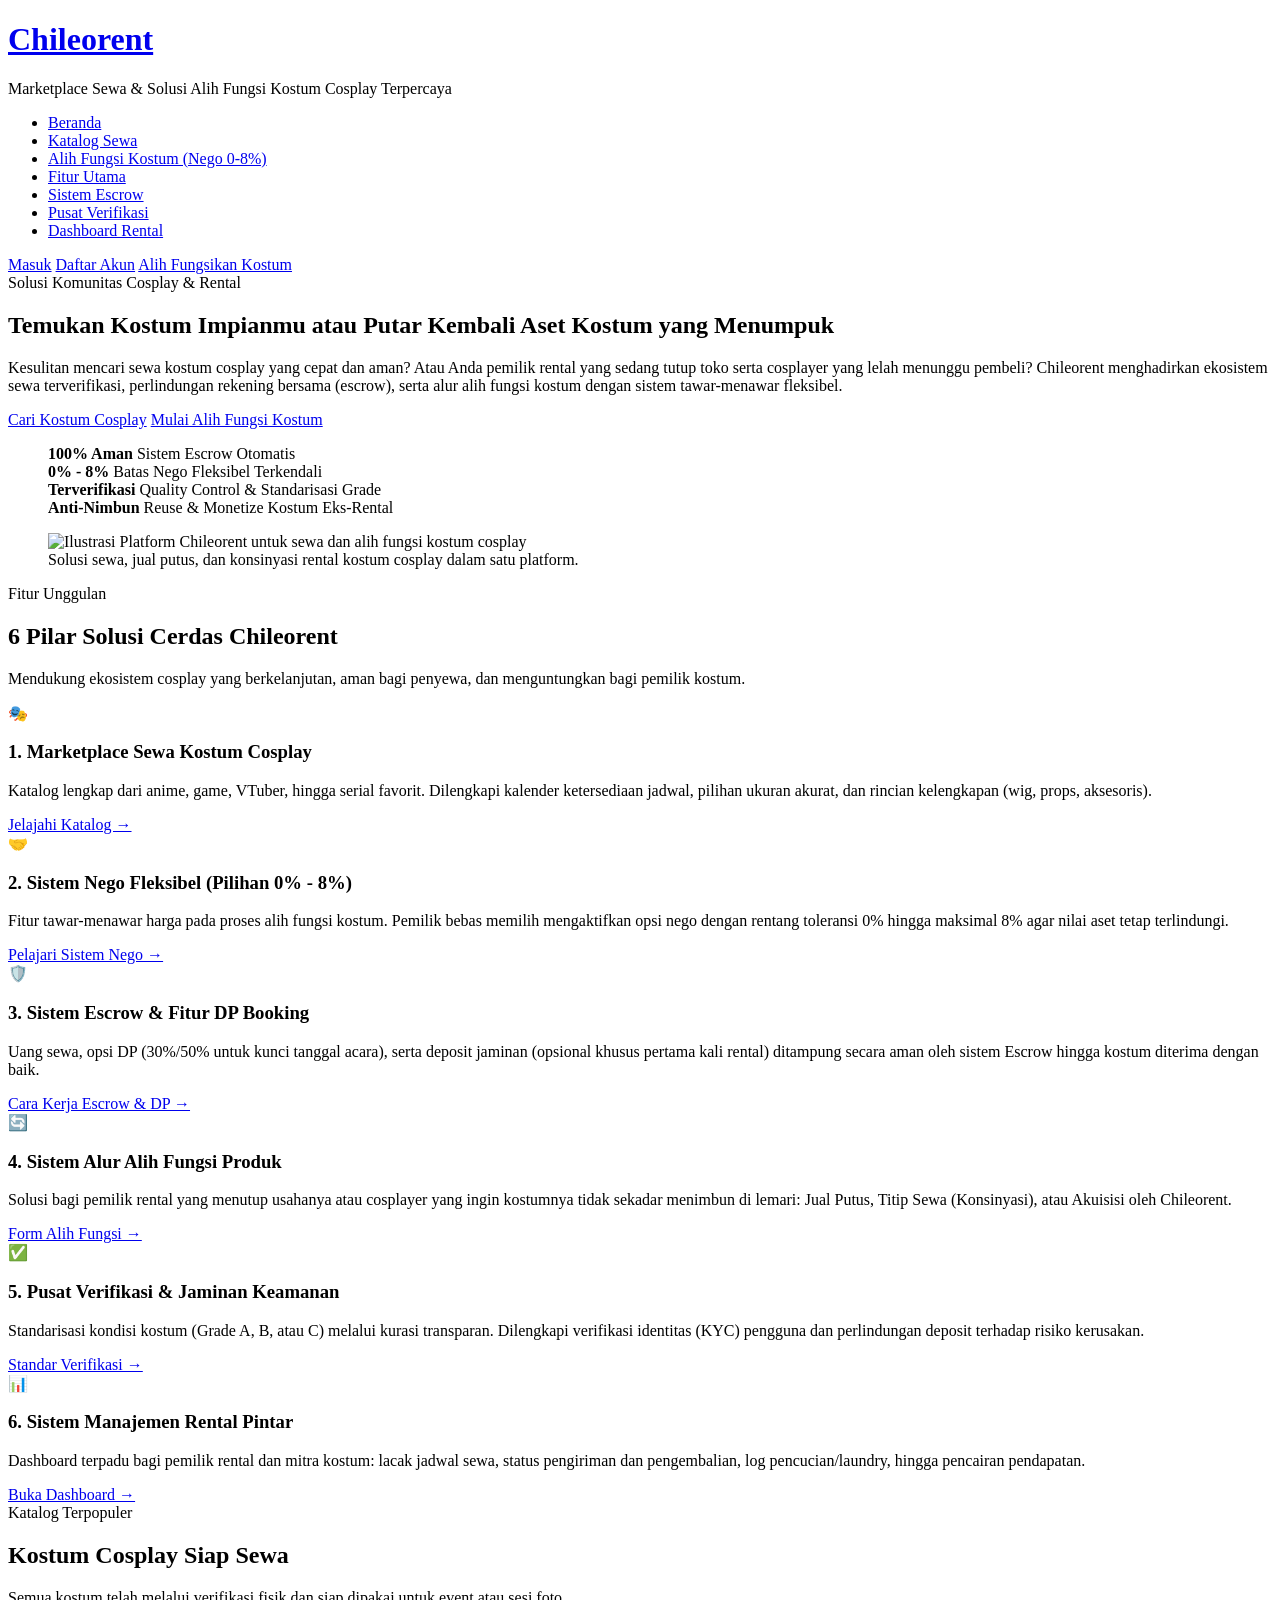
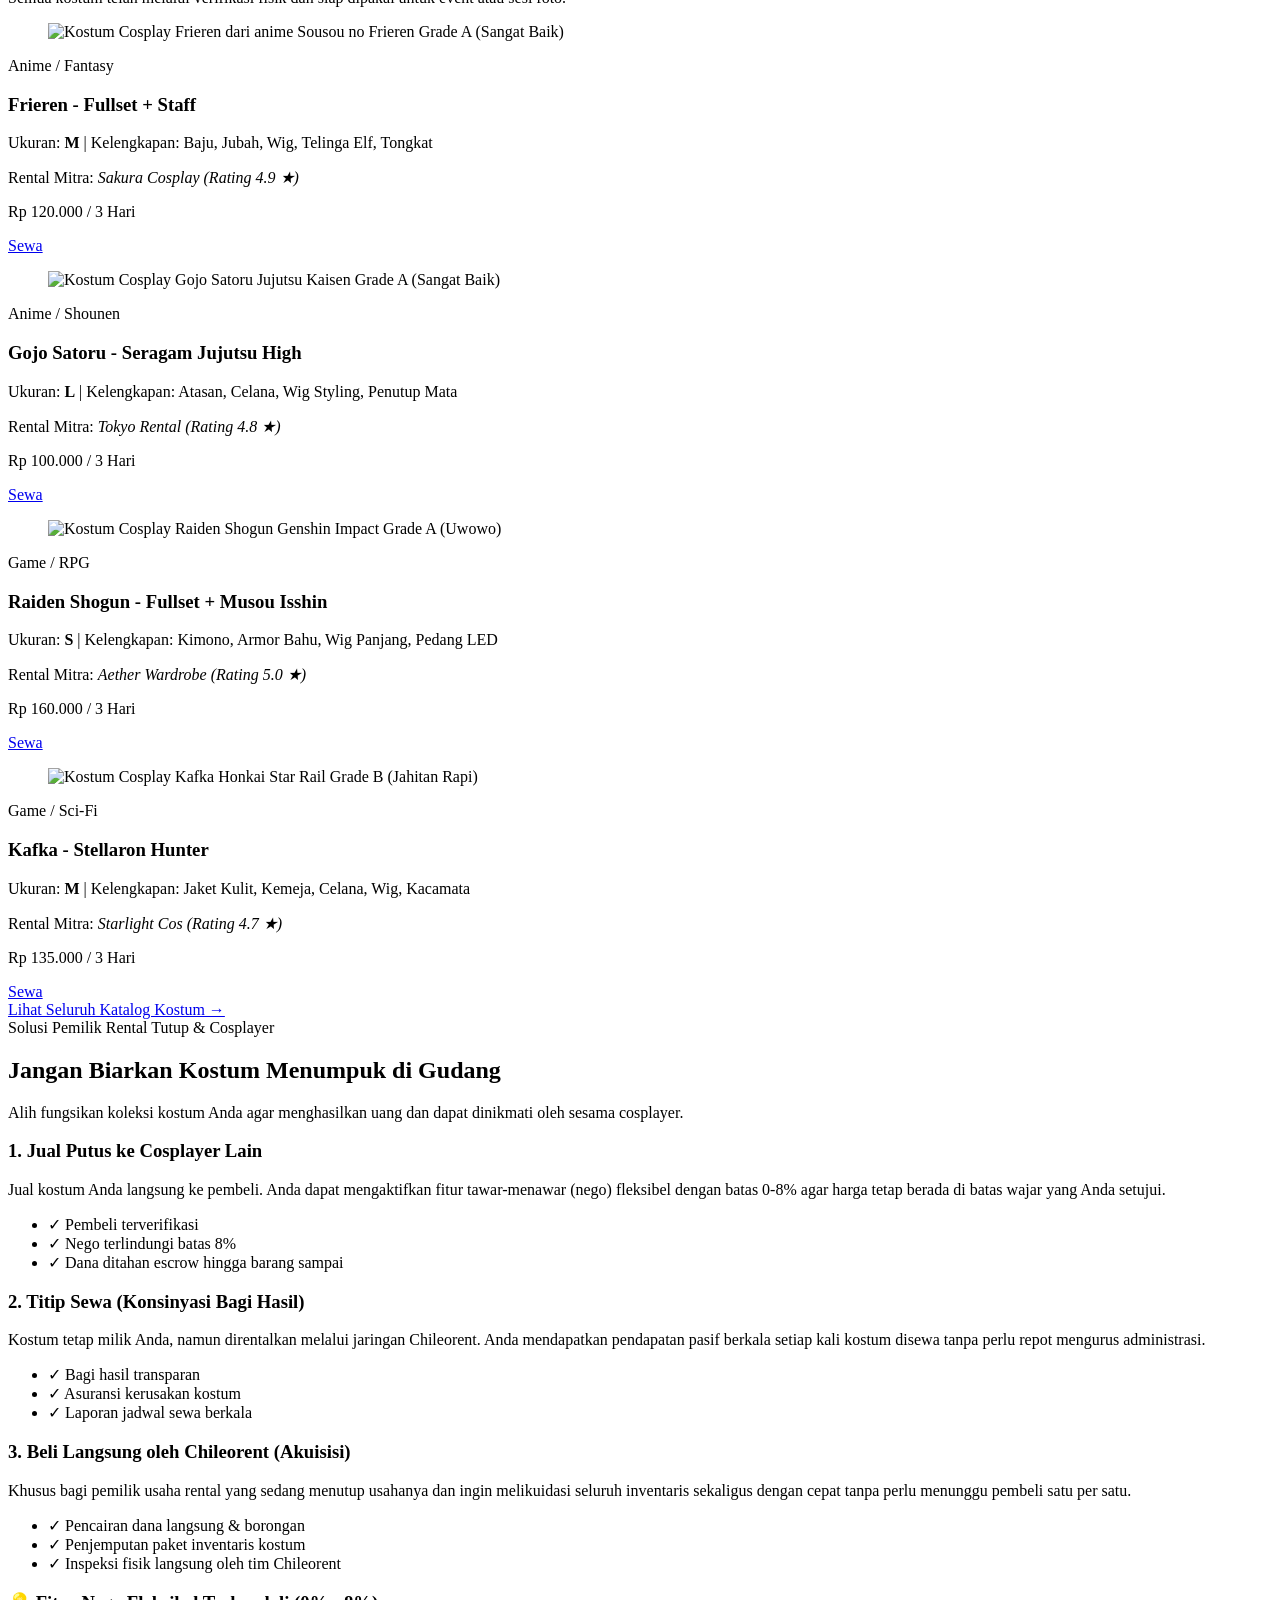
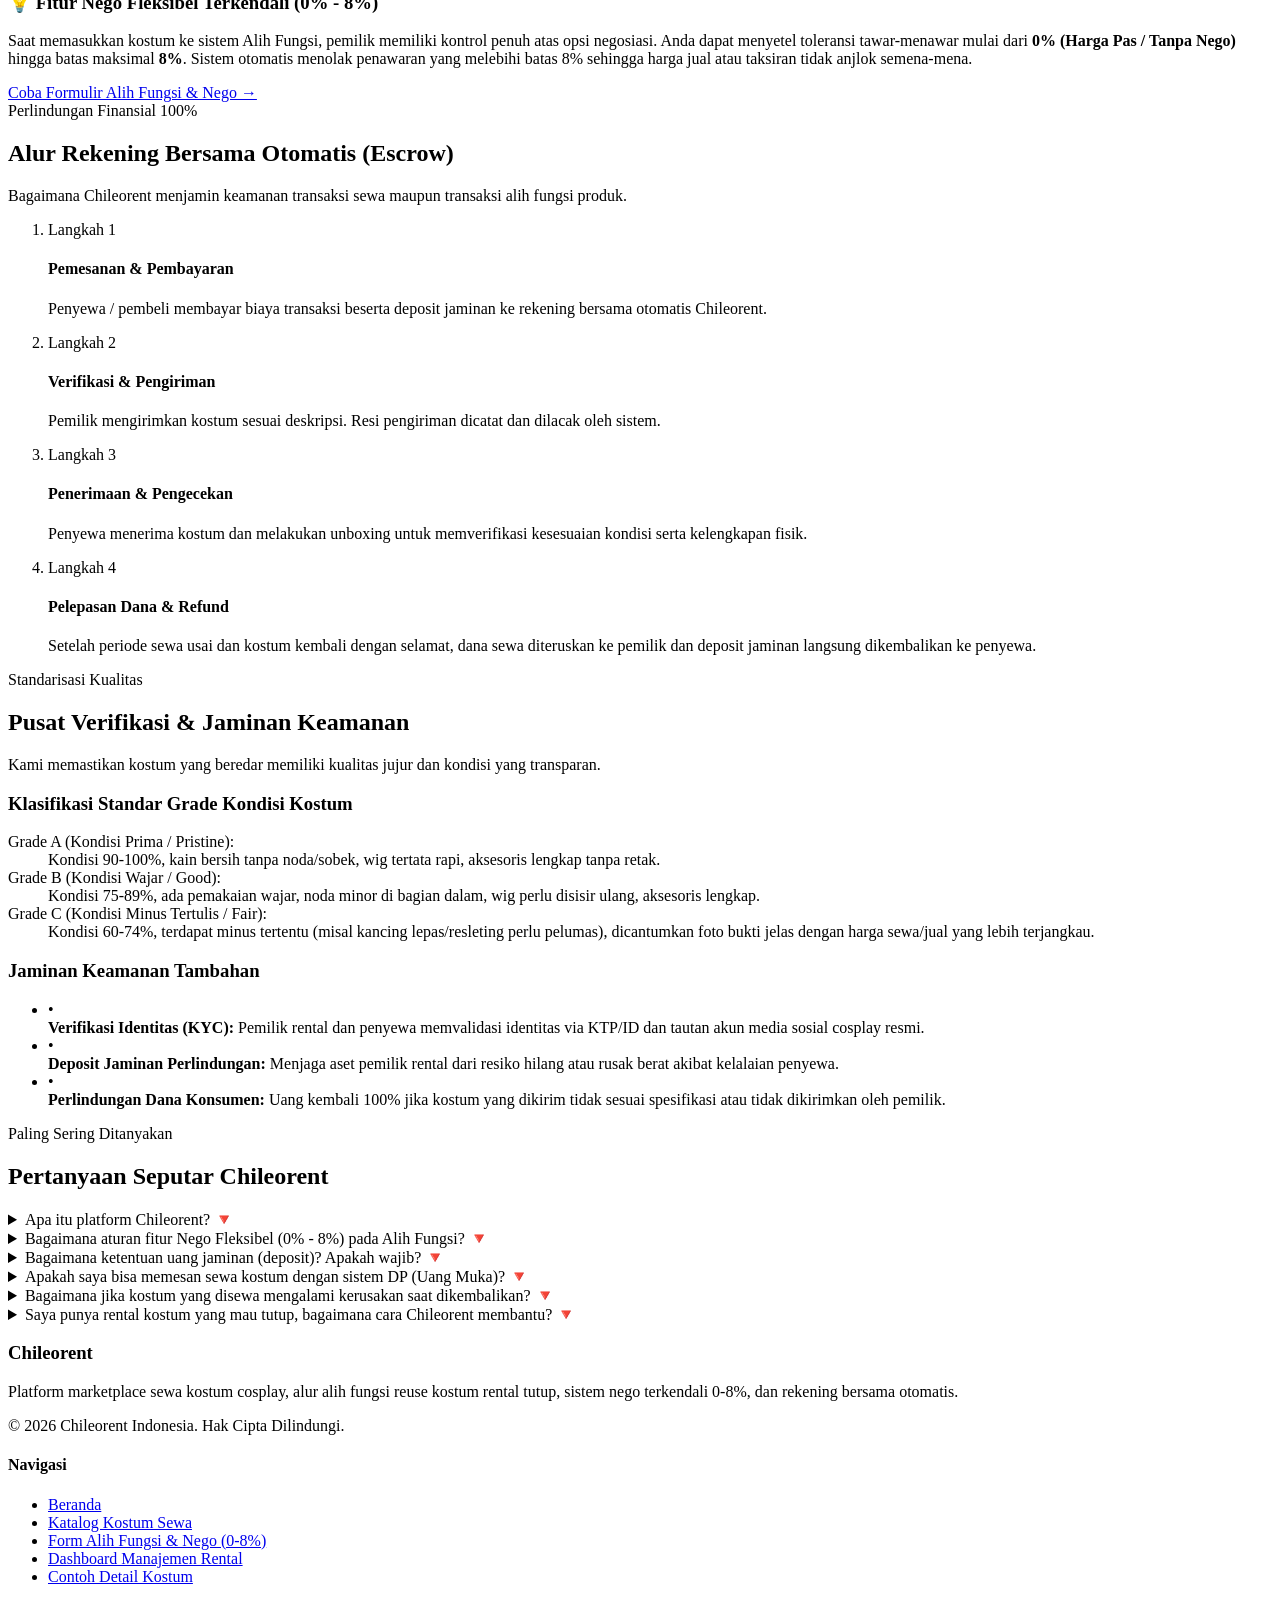
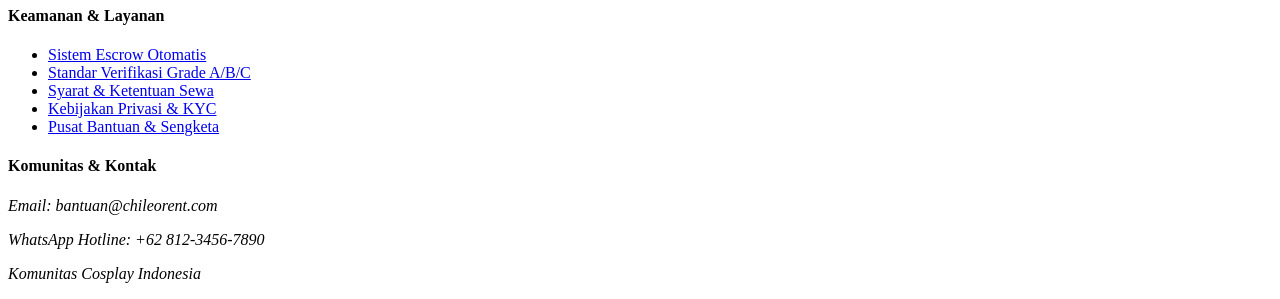
==== commit 10e93679: "modified:   admin-dashboard.html 	modified:   alih-fungsi.html 	modified:   catalog.html 	modified: " ====
--- a/index.html
+++ b/index.html
@@ -1,470 +1,494 @@
 <!DOCTYPE html>
-<html lang="id">
+<html lang="id" class="scroll-smooth">
 <head>
     <meta charset="UTF-8">
     <meta name="viewport" content="width=device-width, initial-scale=1.0">
     <title>Chileorent - Marketplace Sewa & Solusi Alih Fungsi Kostum Cosplay</title>
-    <link rel="stylesheet" href="style.css">
+    <script src="https://cdn.tailwindcss.com"></script>
 </head>
-<body>
-
-    <!-- ==========================================================================
-         HEADER & NAVIGASI UTAMA
-         ========================================================================== -->
-    <header id="header-utama">
-        <div class="header-container">
-            <!-- Brand & Tagline -->
-            <div class="brand-group">
-                <a href="index.html" class="brand-logo">
+<body class="bg-gray-50 text-gray-800 font-sans antialiased">
+
+    <!-- HEADER & NAVIGASI UTAMA -->
+    <header id="header-utama" class="sticky top-0 z-50 bg-white border-b border-gray-200 shadow-sm">
+        <div class="max-w-7xl mx-auto px-4 sm:px-6 lg:px-8 py-3 flex flex-wrap items-center justify-between gap-4">
+            <div class="flex items-center gap-3">
+                <a href="index.html" class="text-2xl font-bold text-indigo-600 hover:text-indigo-700 transition">
                     <h1>Chileorent</h1>
                 </a>
-                <p class="brand-tagline">Marketplace Sewa & Solusi Alih Fungsi Kostum Cosplay Terpercaya</p>
-            </div>
-
-            <!-- Menu Navigasi -->
-            <nav id="navigasi-utama" aria-label="Navigasi Utama">
-                <ul>
-                    <li><a href="index.html" aria-current="page">Beranda</a></li>
-                    <li><a href="catalog.html">Katalog Sewa</a></li>
-                    <li><a href="alih-fungsi.html">Alih Fungsi Kostum (Nego 0-8%)</a></li>
-                    <li><a href="#fitur-unggulan">Fitur Utama</a></li>
-                    <li><a href="#alur-escrow">Sistem Escrow</a></li>
-                    <li><a href="#pusat-verifikasi">Pusat Verifikasi</a></li>
-                    <li><a href="dashboard-rental.html">Dashboard Rental</a></li>
+                <p class="hidden md:block text-xs text-gray-500 border-l border-gray-300 pl-3">
+                    Marketplace Sewa & Solusi Alih Fungsi Kostum Cosplay Terpercaya
+                </p>
+            </div>
+
+            <nav id="navigasi-utama" aria-label="Navigasi Utama" class="order-3 md:order-2 w-full md:w-auto">
+                <ul class="flex flex-wrap items-center gap-1 md:gap-4 text-sm font-medium text-gray-600">
+                    <li><a href="index.html" aria-current="page" class="px-2 py-1 text-indigo-600 font-semibold border-b-2 border-indigo-600">Beranda</a></li>
+                    <li><a href="catalog.html" class="px-2 py-1 hover:text-indigo-600 transition">Katalog Sewa</a></li>
+                    <li><a href="alih-fungsi.html" class="px-2 py-1 hover:text-indigo-600 transition">Alih Fungsi Kostum (Nego 0-8%)</a></li>
+                    <li><a href="#fitur-unggulan" class="px-2 py-1 hover:text-indigo-600 transition">Fitur Utama</a></li>
+                    <li><a href="#alur-escrow" class="px-2 py-1 hover:text-indigo-600 transition">Sistem Escrow</a></li>
+                    <li><a href="#pusat-verifikasi" class="px-2 py-1 hover:text-indigo-600 transition">Pusat Verifikasi</a></li>
+                    <li><a href="dashboard-rental.html" class="px-2 py-1 hover:text-indigo-600 transition">Dashboard Rental</a></li>
                 </ul>
             </nav>
 
-            <!-- Aksi Pengguna (Login / Register / Call-to-action) -->
-            <div class="header-actions">
-                <a href="login.html" class="btn-masuk">Masuk</a>
-                <a href="register.html" class="btn-daftar">Daftar Akun</a>
-                <a href="alih-fungsi.html" class="btn-pasang-kostum">Alih Fungsikan Kostum</a>
+            <div class="flex items-center gap-2 order-2 md:order-3">
+                <a href="login.html" class="px-3 py-1.5 text-sm font-medium text-gray-700 border border-gray-300 rounded-lg hover:bg-gray-100 transition">Masuk</a>
+                <a href="register.html" class="px-3 py-1.5 text-sm font-medium text-white bg-gray-800 hover:bg-gray-900 rounded-lg transition">Daftar Akun</a>
+                <a href="alih-fungsi.html" class="px-3 py-1.5 text-sm font-medium text-white bg-indigo-600 hover:bg-indigo-700 rounded-lg shadow-sm transition">Alih Fungsikan Kostum</a>
             </div>
         </div>
     </header>
 
-    <!-- ==========================================================================
-         MAIN CONTENT AREA
-         ========================================================================== -->
+    <!-- MAIN CONTENT AREA -->
     <main id="konten-utama">
 
-        <!-- ======================================================================
-             HERO SECTION (Solusi Permasalahan & Nilai Tambah)
-             ====================================================================== -->
-        <section id="hero" class="hero-section" aria-labelledby="hero-title">
-            <div class="hero-container">
-                <div class="hero-content">
-                    <span class="badge-solusi">Solusi Komunitas Cosplay & Rental</span>
-                    <h2 id="hero-title">Temukan Kostum Impianmu atau Putar Kembali Aset Kostum yang Menumpuk</h2>
-                    <p class="hero-description">
+        <!-- HERO SECTION -->
+        <section id="hero" class="bg-gradient-to-br from-indigo-900 via-indigo-800 to-slate-900 text-white py-16 lg:py-24" aria-labelledby="hero-title">
+            <div class="max-w-7xl mx-auto px-4 sm:px-6 lg:px-8 grid grid-cols-1 lg:grid-cols-2 gap-12 items-center">
+                <div class="space-y-6">
+                    <span class="inline-block px-3 py-1 text-xs font-semibold tracking-wide bg-indigo-500/20 text-indigo-200 border border-indigo-400/30 rounded-full">
+                        Solusi Komunitas Cosplay & Rental
+                    </span>
+                    <h2 id="hero-title" class="text-3xl sm:text-4xl lg:text-5xl font-extrabold leading-tight">
+                        Temukan Kostum Impianmu atau Putar Kembali Aset Kostum yang Menumpuk
+                    </h2>
+                    <p class="text-indigo-100 text-base sm:text-lg leading-relaxed">
                         Kesulitan mencari sewa kostum cosplay yang cepat dan aman? Atau Anda pemilik rental yang sedang tutup toko serta cosplayer yang lelah menunggu pembeli? Chileorent menghadirkan ekosistem sewa terverifikasi, perlindungan rekening bersama (escrow), serta alur alih fungsi kostum dengan sistem tawar-menawar fleksibel.
                     </p>
 
-                    <div class="hero-buttons">
-                        <a href="catalog.html" class="btn-primary">Cari Kostum Cosplay</a>
-                        <a href="alih-fungsi.html" class="btn-secondary">Mulai Alih Fungsi Kostum</a>
-                    </div>
-
-                    <!-- Highlight Statistik / Trust Badges -->
-                    <ul class="hero-stats">
-                        <li>
-                            <strong>100% Aman</strong>
-                            <span>Sistem Escrow Otomatis</span>
-                        </li>
-                        <li>
-                            <strong>0% - 8%</strong>
-                            <span>Batas Nego Fleksibel Terkendali</span>
-                        </li>
-                        <li>
-                            <strong>Terverifikasi</strong>
-                            <span>Quality Control & Standarisasi Grade</span>
-                        </li>
-                        <li>
-                            <strong>Anti-Nimbun</strong>
-                            <span>Reuse & Monetize Kostum Eks-Rental</span>
-                        </li>
+                    <div class="flex flex-wrap gap-4 pt-2">
+                        <a href="catalog.html" class="px-6 py-3 text-sm font-semibold text-indigo-900 bg-white hover:bg-indigo-50 rounded-lg shadow transition">Cari Kostum Cosplay</a>
+                        <a href="alih-fungsi.html" class="px-6 py-3 text-sm font-semibold text-white bg-indigo-600 hover:bg-indigo-500 rounded-lg border border-indigo-400/30 shadow transition">Mulai Alih Fungsi Kostum</a>
+                    </div>
+
+                    <ul class="grid grid-cols-2 sm:grid-cols-4 gap-4 pt-6 border-t border-indigo-700/60">
+                        <div>
+                            <strong class="block text-xl font-bold text-white">100% Aman</strong>
+                            <span class="text-xs text-indigo-200">Sistem Escrow Otomatis</span>
+                        </div>
+                        <div>
+                            <strong class="block text-xl font-bold text-white">0% - 8%</strong>
+                            <span class="text-xs text-indigo-200">Batas Nego Fleksibel Terkendali</span>
+                        </div>
+                        <div>
+                            <strong class="block text-xl font-bold text-white">Terverifikasi</strong>
+                            <span class="text-xs text-indigo-200">Quality Control & Standarisasi Grade</span>
+                        </div>
+                        <div>
+                            <strong class="block text-xl font-bold text-white">Anti-Nimbun</strong>
+                            <span class="text-xs text-indigo-200">Reuse & Monetize Kostum Eks-Rental</span>
+                        </div>
                     </ul>
                 </div>
 
-                <div class="hero-visual">
-                    <figure>
-                        <!-- Placeholder visual untuk mockup hero -->
-                        <img src="https://placehold.co/600x400/2b2d42/ffffff?text=Chileorent+Cosplay+Marketplace" alt="Ilustrasi Platform Chileorent untuk sewa dan alih fungsi kostum cosplay" width="600" height="400">
-                        <figcaption>Solusi sewa, jual putus, dan konsinyasi rental kostum cosplay dalam satu platform.</figcaption>
+                <div class="flex justify-center">
+                    <figure class="bg-indigo-950/50 p-2 rounded-2xl border border-indigo-700/50 shadow-2xl overflow-hidden w-full max-w-lg">
+                        <img src="https://placehold.co/600x400/2b2d42/ffffff?text=Chileorent+Cosplay+Marketplace" alt="Ilustrasi Platform Chileorent untuk sewa dan alih fungsi kostum cosplay" class="w-full h-auto rounded-xl object-cover">
+                        <figcaption class="p-3 text-center text-xs text-indigo-300">
+                            Solusi sewa, jual putus, dan konsinyasi rental kostum cosplay dalam satu platform.
+                        </figcaption>
                     </figure>
                 </div>
             </div>
         </section>
 
-        <!-- ======================================================================
-             SEKSI 6 PILAR FITUR UTAMA CHILEORENT
-             ====================================================================== -->
-        <section id="fitur-unggulan" class="features-section" aria-labelledby="fitur-title">
-            <header class="section-header">
-                <span class="section-subtitle">Fitur Unggulan</span>
-                <h2 id="fitur-title">6 Pilar Solusi Cerdas Chileorent</h2>
-                <p>Mendukung ekosistem cosplay yang berkelanjutan, aman bagi penyewa, dan menguntungkan bagi pemilik kostum.</p>
-            </header>
-
-            <div class="features-grid">
-                <!-- Pilar 1 -->
-                <article class="feature-card">
-                    <div class="feature-icon">🎭</div>
-                    <h3>1. Marketplace Sewa Kostum Cosplay</h3>
-                    <p>Katalog lengkap dari anime, game, VTuber, hingga serial favorit. Dilengkapi kalender ketersediaan jadwal, pilihan ukuran akurat, dan rincian kelengkapan (wig, props, aksesoris).</p>
-                    <a href="catalog.html" class="feature-link">Jelajahi Katalog &rarr;</a>
-                </article>
-
-                <!-- Pilar 2 -->
-                <article class="feature-card">
-                    <div class="feature-icon">🤝</div>
-                    <h3>2. Sistem Nego Fleksibel (Pilihan 0% - 8%)</h3>
-                    <p>Fitur tawar-menawar harga pada proses alih fungsi kostum. Pemilik bebas memilih mengaktifkan opsi nego dengan rentang toleransi 0% hingga maksimal 8% agar nilai aset tetap terlindungi.</p>
-                    <a href="alih-fungsi.html#fitur-nego" class="feature-link">Pelajari Sistem Nego &rarr;</a>
-                </article>
-
-                <!-- Pilar 3 -->
-                <article class="feature-card">
-                    <div class="feature-icon">🛡️</div>
-                    <h3>3. Sistem Escrow & Fitur DP Booking</h3>
-                    <p>Uang sewa, opsi DP (30%/50% untuk kunci tanggal acara), serta deposit jaminan (opsional khusus pertama kali rental) ditampung secara aman oleh sistem Escrow hingga kostum diterima dengan baik.</p>
-                    <a href="#alur-escrow" class="feature-link">Cara Kerja Escrow & DP &rarr;</a>
-                </article>
-
-                <!-- Pilar 4 -->
-                <article class="feature-card">
-                    <div class="feature-icon">🔄</div>
-                    <h3>4. Sistem Alur Alih Fungsi Produk</h3>
-                    <p>Solusi bagi pemilik rental yang menutup usahanya atau cosplayer yang ingin kostumnya tidak sekadar menimbun di lemari: Jual Putus, Titip Sewa (Konsinyasi), atau Akuisisi oleh Chileorent.</p>
-                    <a href="alih-fungsi.html" class="feature-link">Form Alih Fungsi &rarr;</a>
-                </article>
-
-                <!-- Pilar 5 -->
-                <article class="feature-card">
-                    <div class="feature-icon">✅</div>
-                    <h3>5. Pusat Verifikasi & Jaminan Keamanan</h3>
-                    <p>Standarisasi kondisi kostum (Grade A, B, atau C) melalui kurasi transparan. Dilengkapi verifikasi identitas (KYC) pengguna dan perlindungan deposit terhadap risiko kerusakan.</p>
-                    <a href="#pusat-verifikasi" class="feature-link">Standar Verifikasi &rarr;</a>
-                </article>
-
-                <!-- Pilar 6 -->
-                <article class="feature-card">
-                    <div class="feature-icon">📊</div>
-                    <h3>6. Sistem Manajemen Rental Pintar</h3>
-                    <p>Dashboard terpadu bagi pemilik rental dan mitra kostum: lacak jadwal sewa, status pengiriman dan pengembalian, log pencucian/laundry, hingga pencairan pendapatan.</p>
-                    <a href="dashboard-rental.html" class="feature-link">Buka Dashboard &rarr;</a>
-                </article>
-            </div>
-        </section>
-
-        <!-- ======================================================================
-             SEKSI KATALOG PILIHAN MARKETPLACE (PREVIEW PRODUK SEWA)
-             ====================================================================== -->
-        <section id="katalog-pilihan" class="catalog-preview-section" aria-labelledby="katalog-title">
-            <header class="section-header">
-                <span class="section-subtitle">Katalog Terpopuler</span>
-                <h2 id="katalog-title">Kostum Cosplay Siap Sewa</h2>
-                <p>Semua kostum telah melalui verifikasi fisik dan siap dipakai untuk event atau sesi foto.</p>
-            </header>
-
-            <div class="products-grid">
-                <!-- Produk 1 -->
-                <article class="product-card">
-                    <figure>
-                        <img src="https://placehold.co/320x400/3d5a80/ffffff?text=Frieren+Sousou+no+Frieren" alt="Kostum Cosplay Frieren dari anime Sousou no Frieren" width="320" height="400">
-                        <span class="badge-grade">Grade A (Sangat Baik)</span>
-                    </figure>
-                    <div class="product-details">
-                        <span class="product-category">Anime / Fantasy</span>
-                        <h3>Frieren - Fullset + Staff</h3>
-                        <p class="product-meta">Ukuran: <strong>M</strong> | Kelengkapan: Baju, Jubah, Wig, Telinga Elf, Tongkat</p>
-                        <p class="product-rental-owner">Rental Mitra: <em>Sakura Cosplay (Rating 4.9 ★)</em></p>
-                        <p class="product-price">
-                            <span class="price-value">Rp 120.000</span>
-                            <span class="price-duration">/ 3 Hari</span>
+        <!-- SEKSI 6 PILAR FITUR UTAMA -->
+        <section id="fitur-unggulan" class="py-16 bg-white" aria-labelledby="fitur-title">
+            <div class="max-w-7xl mx-auto px-4 sm:px-6 lg:px-8">
+                <header class="text-center max-w-3xl mx-auto mb-12">
+                    <span class="text-xs font-bold tracking-wider text-indigo-600 uppercase">Fitur Unggulan</span>
+                    <h2 id="fitur-title" class="text-3xl font-extrabold text-gray-900 sm:text-4xl mt-1">6 Pilar Solusi Cerdas Chileorent</h2>
+                    <p class="text-gray-600 mt-2">Mendukung ekosistem cosplay yang berkelanjutan, aman bagi penyewa, dan menguntungkan bagi pemilik kostum.</p>
+                </header>
+
+                <div class="grid grid-cols-1 md:grid-cols-2 lg:grid-cols-3 gap-8">
+                    <article class="p-6 bg-gray-50 border border-gray-200 rounded-xl hover:shadow-md transition">
+                        <div class="text-3xl mb-4">🎭</div>
+                        <h3 class="text-lg font-bold text-gray-900 mb-2">1. Marketplace Sewa Kostum Cosplay</h3>
+                        <p class="text-sm text-gray-600 mb-4">Katalog lengkap dari anime, game, VTuber, hingga serial favorit. Dilengkapi kalender ketersediaan jadwal, pilihan ukuran akurat, dan rincian kelengkapan (wig, props, aksesoris).</p>
+                        <a href="catalog.html" class="inline-flex items-center text-sm font-semibold text-indigo-600 hover:text-indigo-800">Jelajahi Katalog &rarr;</a>
+                    </article>
+
+                    <article class="p-6 bg-gray-50 border border-gray-200 rounded-xl hover:shadow-md transition">
+                        <div class="text-3xl mb-4">🤝</div>
+                        <h3 class="text-lg font-bold text-gray-900 mb-2">2. Sistem Nego Fleksibel (Pilihan 0% - 8%)</h3>
+                        <p class="text-sm text-gray-600 mb-4">Fitur tawar-menawar harga pada proses alih fungsi kostum. Pemilik bebas memilih mengaktifkan opsi nego dengan rentang toleransi 0% hingga maksimal 8% agar nilai aset tetap terlindungi.</p>
+                        <a href="alih-fungsi.html#fitur-nego" class="inline-flex items-center text-sm font-semibold text-indigo-600 hover:text-indigo-800">Pelajari Sistem Nego &rarr;</a>
+                    </article>
+
+                    <article class="p-6 bg-gray-50 border border-gray-200 rounded-xl hover:shadow-md transition">
+                        <div class="text-3xl mb-4">🛡️</div>
+                        <h3 class="text-lg font-bold text-gray-900 mb-2">3. Sistem Escrow & Fitur DP Booking</h3>
+                        <p class="text-sm text-gray-600 mb-4">Uang sewa, opsi DP (30%/50% untuk kunci tanggal acara), serta deposit jaminan (opsional khusus pertama kali rental) ditampung secara aman oleh sistem Escrow hingga kostum diterima dengan baik.</p>
+                        <a href="#alur-escrow" class="inline-flex items-center text-sm font-semibold text-indigo-600 hover:text-indigo-800">Cara Kerja Escrow & DP &rarr;</a>
+                    </article>
+
+                    <article class="p-6 bg-gray-50 border border-gray-200 rounded-xl hover:shadow-md transition">
+                        <div class="text-3xl mb-4">🔄</div>
+                        <h3 class="text-lg font-bold text-gray-900 mb-2">4. Sistem Alur Alih Fungsi Produk</h3>
+                        <p class="text-sm text-gray-600 mb-4">Solusi bagi pemilik rental yang menutup usahanya atau cosplayer yang ingin kostumnya tidak sekadar menimbun di lemari: Jual Putus, Titip Sewa (Konsinyasi), atau Akuisisi oleh Chileorent.</p>
+                        <a href="alih-fungsi.html" class="inline-flex items-center text-sm font-semibold text-indigo-600 hover:text-indigo-800">Form Alih Fungsi &rarr;</a>
+                    </article>
+
+                    <article class="p-6 bg-gray-50 border border-gray-200 rounded-xl hover:shadow-md transition">
+                        <div class="text-3xl mb-4">✅</div>
+                        <h3 class="text-lg font-bold text-gray-900 mb-2">5. Pusat Verifikasi & Jaminan Keamanan</h3>
+                        <p class="text-sm text-gray-600 mb-4">Standarisasi kondisi kostum (Grade A, B, atau C) melalui kurasi transparan. Dilengkapi verifikasi identitas (KYC) pengguna dan perlindungan deposit terhadap risiko kerusakan.</p>
+                        <a href="#pusat-verifikasi" class="inline-flex items-center text-sm font-semibold text-indigo-600 hover:text-indigo-800">Standar Verifikasi &rarr;</a>
+                    </article>
+
+                    <article class="p-6 bg-gray-50 border border-gray-200 rounded-xl hover:shadow-md transition">
+                        <div class="text-3xl mb-4">📊</div>
+                        <h3 class="text-lg font-bold text-gray-900 mb-2">6. Sistem Manajemen Rental Pintar</h3>
+                        <p class="text-sm text-gray-600 mb-4">Dashboard terpadu bagi pemilik rental dan mitra kostum: lacak jadwal sewa, status pengiriman dan pengembalian, log pencucian/laundry, hingga pencairan pendapatan.</p>
+                        <a href="dashboard-rental.html" class="inline-flex items-center text-sm font-semibold text-indigo-600 hover:text-indigo-800">Buka Dashboard &rarr;</a>
+                    </article>
+                </div>
+            </div>
+        </section>
+
+        <!-- SEKSI KATALOG PILIHAN -->
+        <section id="katalog-pilihan" class="py-16 bg-gray-50 border-t border-gray-200" aria-labelledby="katalog-title">
+            <div class="max-w-7xl mx-auto px-4 sm:px-6 lg:px-8">
+                <header class="text-center max-w-3xl mx-auto mb-12">
+                    <span class="text-xs font-bold tracking-wider text-indigo-600 uppercase">Katalog Terpopuler</span>
+                    <h2 id="katalog-title" class="text-3xl font-extrabold text-gray-900 sm:text-4xl mt-1">Kostum Cosplay Siap Sewa</h2>
+                    <p class="text-gray-600 mt-2">Semua kostum telah melalui verifikasi fisik dan siap dipakai untuk event atau sesi foto.</p>
+                </header>
+
+                <div class="grid grid-cols-1 sm:grid-cols-2 lg:grid-cols-4 gap-6">
+                    <article class="bg-white border border-gray-200 rounded-xl overflow-hidden shadow-sm flex flex-col justify-between hover:shadow-md transition">
+                        <figure class="relative">
+                            <img src="https://placehold.co/320x400/3d5a80/ffffff?text=Frieren+Sousou+no+Frieren" alt="Kostum Cosplay Frieren dari anime Sousou no Frieren" class="w-full h-64 object-cover">
+                            <span class="absolute top-2 left-2 bg-emerald-600 text-white text-xs font-semibold px-2 py-1 rounded shadow">Grade A (Sangat Baik)</span>
+                        </figure>
+                        <div class="p-4 flex-1 flex flex-col justify-between">
+                            <div>
+                                <span class="text-xs font-bold text-indigo-600 uppercase">Anime / Fantasy</span>
+                                <h3 class="font-bold text-gray-900 text-base mt-1">Frieren - Fullset + Staff</h3>
+                                <p class="text-xs text-gray-600 mt-1">Ukuran: <strong>M</strong> | Kelengkapan: Baju, Jubah, Wig, Telinga Elf, Tongkat</p>
+                                <p class="text-xs text-gray-500 mt-1">Rental Mitra: <em class="not-italic text-gray-700">Sakura Cosplay (Rating 4.9 ★)</em></p>
+                            </div>
+                            <div class="mt-4 pt-3 border-t border-gray-100 flex items-center justify-between">
+                                <p class="text-gray-900">
+                                    <span class="text-lg font-bold text-indigo-600">Rp 120.000</span>
+                                    <span class="text-xs text-gray-500">/ 3 Hari</span>
+                                </p>
+                                <a href="detail-kostum.html" class="px-3 py-1.5 text-xs font-medium text-white bg-indigo-600 hover:bg-indigo-700 rounded-md transition">Sewa</a>
+                            </div>
+                        </div>
+                    </article>
+
+                    <article class="bg-white border border-gray-200 rounded-xl overflow-hidden shadow-sm flex flex-col justify-between hover:shadow-md transition">
+                        <figure class="relative">
+                            <img src="https://placehold.co/320x400/98c1d9/000000?text=Gojo+Satoru+JJK" alt="Kostum Cosplay Gojo Satoru Jujutsu Kaisen" class="w-full h-64 object-cover">
+                            <span class="absolute top-2 left-2 bg-emerald-600 text-white text-xs font-semibold px-2 py-1 rounded shadow">Grade A (Sangat Baik)</span>
+                        </figure>
+                        <div class="p-4 flex-1 flex flex-col justify-between">
+                            <div>
+                                <span class="text-xs font-bold text-indigo-600 uppercase">Anime / Shounen</span>
+                                <h3 class="font-bold text-gray-900 text-base mt-1">Gojo Satoru - Seragam Jujutsu High</h3>
+                                <p class="text-xs text-gray-600 mt-1">Ukuran: <strong>L</strong> | Kelengkapan: Atasan, Celana, Wig Styling, Penutup Mata</p>
+                                <p class="text-xs text-gray-500 mt-1">Rental Mitra: <em class="not-italic text-gray-700">Tokyo Rental (Rating 4.8 ★)</em></p>
+                            </div>
+                            <div class="mt-4 pt-3 border-t border-gray-100 flex items-center justify-between">
+                                <p class="text-gray-900">
+                                    <span class="text-lg font-bold text-indigo-600">Rp 100.000</span>
+                                    <span class="text-xs text-gray-500">/ 3 Hari</span>
+                                </p>
+                                <a href="detail-kostum.html" class="px-3 py-1.5 text-xs font-medium text-white bg-indigo-600 hover:bg-indigo-700 rounded-md transition">Sewa</a>
+                            </div>
+                        </div>
+                    </article>
+
+                    <article class="bg-white border border-gray-200 rounded-xl overflow-hidden shadow-sm flex flex-col justify-between hover:shadow-md transition">
+                        <figure class="relative">
+                            <img src="https://placehold.co/320x400/ee6c4d/ffffff?text=Raiden+Shogun+Genshin" alt="Kostum Cosplay Raiden Shogun Genshin Impact" class="w-full h-64 object-cover">
+                            <span class="absolute top-2 left-2 bg-emerald-600 text-white text-xs font-semibold px-2 py-1 rounded shadow">Grade A (Uwowo)</span>
+                        </figure>
+                        <div class="p-4 flex-1 flex flex-col justify-between">
+                            <div>
+                                <span class="text-xs font-bold text-indigo-600 uppercase">Game / RPG</span>
+                                <h3 class="font-bold text-gray-900 text-base mt-1">Raiden Shogun - Fullset + Musou Isshin</h3>
+                                <p class="text-xs text-gray-600 mt-1">Ukuran: <strong>S</strong> | Kelengkapan: Kimono, Armor Bahu, Wig Panjang, Pedang LED</p>
+                                <p class="text-xs text-gray-500 mt-1">Rental Mitra: <em class="not-italic text-gray-700">Aether Wardrobe (Rating 5.0 ★)</em></p>
+                            </div>
+                            <div class="mt-4 pt-3 border-t border-gray-100 flex items-center justify-between">
+                                <p class="text-gray-900">
+                                    <span class="text-lg font-bold text-indigo-600">Rp 160.000</span>
+                                    <span class="text-xs text-gray-500">/ 3 Hari</span>
+                                </p>
+                                <a href="detail-kostum.html" class="px-3 py-1.5 text-xs font-medium text-white bg-indigo-600 hover:bg-indigo-700 rounded-md transition">Sewa</a>
+                            </div>
+                        </div>
+                    </article>
+
+                    <article class="bg-white border border-gray-200 rounded-xl overflow-hidden shadow-sm flex flex-col justify-between hover:shadow-md transition">
+                        <figure class="relative">
+                            <img src="https://placehold.co/320x400/293241/ffffff?text=Kafka+Honkai+Star+Rail" alt="Kostum Cosplay Kafka Honkai Star Rail" class="w-full h-64 object-cover">
+                            <span class="absolute top-2 left-2 bg-blue-600 text-white text-xs font-semibold px-2 py-1 rounded shadow">Grade B (Jahitan Rapi)</span>
+                        </figure>
+                        <div class="p-4 flex-1 flex flex-col justify-between">
+                            <div>
+                                <span class="text-xs font-bold text-indigo-600 uppercase">Game / Sci-Fi</span>
+                                <h3 class="font-bold text-gray-900 text-base mt-1">Kafka - Stellaron Hunter</h3>
+                                <p class="text-xs text-gray-600 mt-1">Ukuran: <strong>M</strong> | Kelengkapan: Jaket Kulit, Kemeja, Celana, Wig, Kacamata</p>
+                                <p class="text-xs text-gray-500 mt-1">Rental Mitra: <em class="not-italic text-gray-700">Starlight Cos (Rating 4.7 ★)</em></p>
+                            </div>
+                            <div class="mt-4 pt-3 border-t border-gray-100 flex items-center justify-between">
+                                <p class="text-gray-900">
+                                    <span class="text-lg font-bold text-indigo-600">Rp 135.000</span>
+                                    <span class="text-xs text-gray-500">/ 3 Hari</span>
+                                </p>
+                                <a href="detail-kostum.html" class="px-3 py-1.5 text-xs font-medium text-white bg-indigo-600 hover:bg-indigo-700 rounded-md transition">Sewa</a>
+                            </div>
+                        </div>
+                    </article>
+                </div>
+
+                <div class="mt-10 text-center">
+                    <a href="catalog.html" class="inline-flex items-center px-6 py-3 text-sm font-semibold text-white bg-indigo-600 hover:bg-indigo-700 rounded-lg shadow transition">
+                        Lihat Seluruh Katalog Kostum &rarr;
+                    </a>
+                </div>
+            </div>
+        </section>
+
+        <!-- SEKSI ALUR ALIH FUNGSI PRODUK & FITUR NEGO -->
+        <section id="alur-alih-fungsi" class="py-16 bg-white" aria-labelledby="alih-fungsi-title">
+            <div class="max-w-7xl mx-auto px-4 sm:px-6 lg:px-8">
+                <header class="text-center max-w-3xl mx-auto mb-12">
+                    <span class="text-xs font-bold tracking-wider text-indigo-600 uppercase">Solusi Pemilik Rental Tutup & Cosplayer</span>
+                    <h2 id="alih-fungsi-title" class="text-3xl font-extrabold text-gray-900 sm:text-4xl mt-1">Jangan Biarkan Kostum Menumpuk di Gudang</h2>
+                    <p class="text-gray-600 mt-2">Alih fungsikan koleksi kostum Anda agar menghasilkan uang dan dapat dinikmati oleh sesama cosplayer.</p>
+                </header>
+
+                <div class="grid grid-cols-1 md:grid-cols-3 gap-8 mb-12">
+                    <div class="p-6 bg-gray-50 border border-gray-200 rounded-xl space-y-3">
+                        <h3 class="text-lg font-bold text-gray-900">1. Jual Putus ke Cosplayer Lain</h3>
+                        <p class="text-sm text-gray-600">Jual kostum Anda langsung ke pembeli. Anda dapat mengaktifkan fitur tawar-menawar (nego) fleksibel dengan batas 0-8% agar harga tetap berada di batas wajar yang Anda setujui.</p>
+                        <ul class="text-xs text-gray-500 space-y-1 pt-2 border-t border-gray-200">
+                            <li>✓ Pembeli terverifikasi</li>
+                            <li>✓ Nego terlindungi batas 8%</li>
+                            <li>✓ Dana ditahan escrow hingga barang sampai</li>
+                        </ul>
+                    </div>
+
+                    <div class="p-6 bg-gray-50 border border-gray-200 rounded-xl space-y-3">
+                        <h3 class="text-lg font-bold text-gray-900">2. Titip Sewa (Konsinyasi Bagi Hasil)</h3>
+                        <p class="text-sm text-gray-600">Kostum tetap milik Anda, namun direntalkan melalui jaringan Chileorent. Anda mendapatkan pendapatan pasif berkala setiap kali kostum disewa tanpa perlu repot mengurus administrasi.</p>
+                        <ul class="text-xs text-gray-500 space-y-1 pt-2 border-t border-gray-200">
+                            <li>✓ Bagi hasil transparan</li>
+                            <li>✓ Asuransi kerusakan kostum</li>
+                            <li>✓ Laporan jadwal sewa berkala</li>
+                        </ul>
+                    </div>
+
+                    <div class="p-6 bg-gray-50 border border-gray-200 rounded-xl space-y-3">
+                        <h3 class="text-lg font-bold text-gray-900">3. Beli Langsung oleh Chileorent (Akuisisi)</h3>
+                        <p class="text-sm text-gray-600">Khusus bagi pemilik usaha rental yang sedang menutup usahanya dan ingin melikuidasi seluruh inventaris sekaligus dengan cepat tanpa perlu menunggu pembeli satu per satu.</p>
+                        <ul class="text-xs text-gray-500 space-y-1 pt-2 border-t border-gray-200">
+                            <li>✓ Pencairan dana langsung & borongan</li>
+                            <li>✓ Penjemputan paket inventaris kostum</li>
+                            <li>✓ Inspeksi fisik langsung oleh tim Chileorent</li>
+                        </ul>
+                    </div>
+                </div>
+
+                <aside class="p-6 sm:p-8 bg-indigo-50 border border-indigo-200 rounded-2xl flex flex-col md:flex-row items-center justify-between gap-6" aria-labelledby="nego-info-title">
+                    <div class="space-y-2">
+                        <h3 id="nego-info-title" class="text-xl font-bold text-indigo-900">💡 Fitur Nego Fleksibel Terkendali (0% - 8%)</h3>
+                        <p class="text-sm text-indigo-800 leading-relaxed max-w-3xl">
+                            Saat memasukkan kostum ke sistem Alih Fungsi, pemilik memiliki kontrol penuh atas opsi negosiasi. Anda dapat menyetel toleransi tawar-menawar mulai dari <strong>0% (Harga Pas / Tanpa Nego)</strong> hingga batas maksimal <strong>8%</strong>. Sistem otomatis menolak penawaran yang melebihi batas 8% sehingga harga jual atau taksiran tidak anjlok semena-mena.
                         </p>
-                        <div class="product-actions">
-                            <a href="detail-kostum.html" class="btn-detail">Lihat Detail & Sewa</a>
-                        </div>
-                    </div>
-                </article>
-
-                <!-- Produk 2 -->
-                <article class="product-card">
-                    <figure>
-                        <img src="https://placehold.co/320x400/98c1d9/000000?text=Gojo+Satoru+JJK" alt="Kostum Cosplay Gojo Satoru Jujutsu Kaisen" width="320" height="400">
-                        <span class="badge-grade">Grade A (Sangat Baik)</span>
-                    </figure>
-                    <div class="product-details">
-                        <span class="product-category">Anime / Shounen</span>
-                        <h3>Gojo Satoru - Seragam Jujutsu High</h3>
-                        <p class="product-meta">Ukuran: <strong>L</strong> | Kelengkapan: Atasan, Celana, Wig Styling, Penutup Mata</p>
-                        <p class="product-rental-owner">Rental Mitra: <em>Tokyo Rental (Rating 4.8 ★)</em></p>
-                        <p class="product-price">
-                            <span class="price-value">Rp 100.000</span>
-                            <span class="price-duration">/ 3 Hari</span>
-                        </p>
-                        <div class="product-actions">
-                            <a href="detail-kostum.html" class="btn-detail">Lihat Detail & Sewa</a>
-                        </div>
-                    </div>
-                </article>
-
-                <!-- Produk 3 -->
-                <article class="product-card">
-                    <figure>
-                        <img src="https://placehold.co/320x400/ee6c4d/ffffff?text=Raiden+Shogun+Genshin" alt="Kostum Cosplay Raiden Shogun Genshin Impact" width="320" height="400">
-                        <span class="badge-grade">Grade A (Bahan Premium Uwowo)</span>
-                    </figure>
-                    <div class="product-details">
-                        <span class="product-category">Game / RPG</span>
-                        <h3>Raiden Shogun - Fullset + Musou Isshin</h3>
-                        <p class="product-meta">Ukuran: <strong>S</strong> | Kelengkapan: Kimono, Armor Bahu, Wig Panjang, Pedang LED</p>
-                        <p class="product-rental-owner">Rental Mitra: <em>Aether Wardrobe (Rating 5.0 ★)</em></p>
-                        <p class="product-price">
-                            <span class="price-value">Rp 160.000</span>
-                            <span class="price-duration">/ 3 Hari</span>
-                        </p>
-                        <div class="product-actions">
-                            <a href="detail-kostum.html" class="btn-detail">Lihat Detail & Sewa</a>
-                        </div>
-                    </div>
-                </article>
-
-                <!-- Produk 4 -->
-                <article class="product-card">
-                    <figure>
-                        <img src="https://placehold.co/320x400/293241/ffffff?text=Kafka+Honkai+Star+Rail" alt="Kostum Cosplay Kafka Honkai Star Rail" width="320" height="400">
-                        <span class="badge-grade">Grade B (Jahitan Rapi, Ada Minus Tipis)</span>
-                    </figure>
-                    <div class="product-details">
-                        <span class="product-category">Game / Sci-Fi</span>
-                        <h3>Kafka - Stellaron Hunter</h3>
-                        <p class="product-meta">Ukuran: <strong>M</strong> | Kelengkapan: Jaket Kulit, Kemeja, Celana, Wig, Kacamata</p>
-                        <p class="product-rental-owner">Rental Mitra: <em>Starlight Cos (Rating 4.7 ★)</em></p>
-                        <p class="product-price">
-                            <span class="price-value">Rp 135.000</span>
-                            <span class="price-duration">/ 3 Hari</span>
-                        </p>
-                        <div class="product-actions">
-                            <a href="detail-kostum.html" class="btn-detail">Lihat Detail & Sewa</a>
-                        </div>
-                    </div>
-                </article>
-            </div>
-
-            <div class="catalog-more-container">
-                <a href="catalog.html" class="btn-view-all">Lihat Seluruh Katalog Kostum &rarr;</a>
-            </div>
-        </section>
-
-        <!-- ======================================================================
-             SEKSI ALUR ALIH FUNGSI PRODUK & FITUR NEGO (0% - 8%)
-             ====================================================================== -->
-        <section id="alur-alih-fungsi" class="repurpose-flow-section" aria-labelledby="alih-fungsi-title">
-            <header class="section-header">
-                <span class="section-subtitle">Solusi Pemilik Rental Tutup & Cosplayer</span>
-                <h2 id="alih-fungsi-title">Jangan Biarkan Kostum Menumpuk di Gudang</h2>
-                <p>Alih fungsikan koleksi kostum Anda agar menghasilkan uang dan dapat dinikmati oleh sesama cosplayer.</p>
-            </header>
-
-            <div class="repurpose-options-container">
-                <!-- Opsi 1 -->
-                <div class="repurpose-option-card">
-                    <h3>1. Jual Putus ke Cosplayer Lain</h3>
-                    <p>Jual kostum Anda langsung ke pembeli. Anda dapat mengaktifkan fitur tawar-menawar (nego) fleksibel dengan batas 0-8% agar harga tetap berada di batas wajar yang Anda setujui.</p>
-                    <ul>
-                        <li>Pembeli terverifikasi</li>
-                        <li>Nego terlindungi batas 8%</li>
-                        <li>Dana ditahan escrow hingga barang sampai</li>
-                    </ul>
-                </div>
-
-                <!-- Opsi 2 -->
-                <div class="repurpose-option-card">
-                    <h3>2. Titip Sewa (Konsinyasi Bagi Hasil)</h3>
-                    <p>Kostum tetap milik Anda, namun direntalkan melalui jaringan Chileorent. Anda mendapatkan pendapatan pasif berkala setiap kali kostum disewa tanpa perlu repot mengurus administrasi.</p>
-                    <ul>
-                        <li>Bagi hasil transparan</li>
-                        <li>Asuransi kerusakan kostum</li>
-                        <li>Laporan jadwal sewa berkala</li>
-                    </ul>
-                </div>
-
-                <!-- Opsi 3 -->
-                <div class="repurpose-option-card">
-                    <h3>3. Beli Langsung oleh Chileorent (Akuisisi)</h3>
-                    <p>Khusus bagi pemilik usaha rental yang sedang menutup usahanya dan ingin melikuidasi seluruh inventaris sekaligus dengan cepat tanpa perlu menunggu pembeli satu per satu.</p>
-                    <ul>
-                        <li>Pencairan dana langsung & borongan</li>
-                        <li>Penjemputan paket inventaris kostum</li>
-                        <li>Inspeksi fisik langsung oleh tim Chileorent</li>
-                    </ul>
-                </div>
-            </div>
-
-            <!-- Highlight Sistem Nego 0-8% -->
-            <aside class="nego-highlight-box" aria-labelledby="nego-info-title">
-                <h3 id="nego-info-title">💡 Fitur Nego Fleksibel Terkendali (0% - 8%)</h3>
-                <p>
-                    Saat memasukkan kostum ke sistem Alih Fungsi, pemilik memiliki kontrol penuh atas opsi negosiasi. Anda dapat menyetel toleransi tawar-menawar mulai dari <strong>0% (Harga Pas / Tanpa Nego)</strong> hingga batas maksimal <strong>8%</strong>. Sistem otomatis menolak penawaran yang melebihi batas 8% sehingga harga jual atau taksiran tidak anjlok semena-mena.
-                </p>
-                <a href="alih-fungsi.html#simulasi-nego" class="btn-secondary">Coba Formulir Alih Fungsi & Nego &rarr;</a>
-            </aside>
-        </section>
-
-        <!-- ======================================================================
-             SEKSI SISTEM ESCROW (REKENING BERSAMA OTOMATIS)
-             ====================================================================== -->
-        <section id="alur-escrow" class="escrow-section" aria-labelledby="escrow-title">
-            <header class="section-header">
-                <span class="section-subtitle">Perlindungan Finansial 100%</span>
-                <h2 id="escrow-title">Alur Rekening Bersama Otomatis (Escrow)</h2>
-                <p>Bagaimana Chileorent menjamin keamanan transaksi sewa maupun transaksi alih fungsi produk.</p>
-            </header>
-
-            <ol class="escrow-steps-list">
-                <li>
-                    <h4>Langkah 1: Pemesanan & Pembayaran</h4>
-                    <p>Penyewa / pembeli membayar biaya transaksi beserta deposit jaminan ke rekening bersama otomatis Chileorent.</p>
-                </li>
-                <li>
-                    <h4>Langkah 2: Verifikasi & Pengiriman</h4>
-                    <p>Pemilik mengirimkan kostum sesuai deskripsi. Resi pengiriman dicatat dan dilacak oleh sistem.</p>
-                </li>
-                <li>
-                    <h4>Langkah 3: Penerimaan & Pengecekan Kostum</h4>
-                    <p>Penyewa menerima kostum dan melakukan unboxing untuk memverifikasi kesesuaian kondisi serta kelengkapan fisik.</p>
-                </li>
-                <li>
-                    <h4>Langkah 4: Pelepasan Dana & Pengembalian Deposit</h4>
-                    <p>Setelah periode sewa usai dan kostum kembali dengan selamat, dana sewa diteruskan ke pemilik dan deposit jaminan langsung dikembalikan ke penyewa.</p>
-                </li>
-            </ol>
-        </section>
-
-        <!-- ======================================================================
-             SEKSI PUSAT VERIFIKASI & JAMINAN KEAMANAN
-             ====================================================================== -->
-        <section id="pusat-verifikasi" class="verification-section" aria-labelledby="verifikasi-title">
-            <header class="section-header">
-                <span class="section-subtitle">Standarisasi Kualitas</span>
-                <h2 id="verifikasi-title">Pusat Verifikasi & Jaminan Keamanan</h2>
-                <p>Kami memastikan kostum yang beredar memiliki kualitas jujur dan kondisi yang transparan.</p>
-            </header>
-
-            <div class="verification-details-container">
-                <!-- Standar Grade Kostum -->
-                <div class="grade-system">
-                    <h3>Klasifikasi Standar Grade Kondisi Kostum</h3>
-                    <dl>
-                        <dt><strong>Grade A (Kondisi Prima / Pristine):</strong></dt>
-                        <dd>Kondisi 90-100%, kain bersih tanpa noda/sobek, wig tertata rapi, aksesoris lengkap tanpa retak.</dd>
-
-                        <dt><strong>Grade B (Kondisi Wajar / Good):</strong></dt>
-                        <dd>Kondisi 75-89%, ada pemakaian wajar, noda minor di bagian dalam, wig perlu disisir ulang, aksesoris lengkap.</dd>
-
-                        <dt><strong>Grade C (Kondisi Minus Tertulis / Fair):</strong></dt>
-                        <dd>Kondisi 60-74%, terdapat minus tertentu (misal kancing lepas/resleting perlu pelumas), dicantumkan foto bukti jelas dengan harga sewa/jual yang lebih terjangkau.</dd>
-                    </dl>
-                </div>
-
-                <!-- Sistem Verifikasi Identitas & Jaminan -->
-                <div class="security-policies">
-                    <h3>Jaminan Keamanan Tambahan</h3>
-                    <ul>
-                        <li><strong>Verifikasi Identitas (KYC):</strong> Pemilik rental dan penyewa memvalidasi identitas via KTP/ID dan tautan akun media sosial cosplay resmi.</li>
-                        <li><strong>Deposit Jaminan Perlindungan:</strong> Menjaga aset pemilik rental dari resiko hilang atau rusak berat akibat kelalaian penyewa.</li>
-                        <li><strong>Perlindungan Dana Konsumen:</strong> Uang kembali 100% jika kostum yang dikirim tidak sesuai spesifikasi atau tidak dikirimkan oleh pemilik.</li>
-                    </ul>
-                </div>
-            </div>
-        </section>
-
-        <!-- ======================================================================
-             SEKSI FAQ (TANYA JAWAB)
-             ====================================================================== -->
-        <section id="faq" class="faq-section" aria-labelledby="faq-title">
-            <header class="section-header">
-                <span class="section-subtitle">Paling Sering Ditanyakan</span>
-                <h2 id="faq-title">Pertanyaan Seputar Chileorent</h2>
-            </header>
-
-            <div class="faq-list">
-                <details>
-                    <summary>Apa itu platform Chileorent?</summary>
-                    <p>Chileorent adalah platform marketplace sewa kostum cosplay sekaligus penyedia solusi alih fungsi (jual/titip sewa/akuisisi) untuk kostum dari para pemilik usaha rental yang menutup tokonya atau cosplayer yang ingin memutar aset kostumnya.</p>
-                </details>
-
-                <details>
-                    <summary>Bagaimana aturan fitur Nego Fleksibel (0% - 8%) pada Alih Fungsi?</summary>
-                    <p>Pemilik kostum dapat memilih apakah kostumnya bisa ditawar atau berharga pas (0%). Jika diaktifkan, pemilik dapat menetapkan batas toleransi tawar maksimal 8%. Sistem akan menolak penawaran yang melebihi batas 8% untuk melindungi nilai barang pemilik.</p>
-                </details>
-
-                <details>
-                    <summary>Bagaimana ketentuan uang jaminan (deposit)? Apakah wajib?</summary>
-                    <p>Uang jaminan bersifat <strong>opsional</strong> dan hanya ditujukan bagi penyewa yang baru <strong>pertama kali</strong> merental kostum di platform/mitra bersangkutan sebagai jaminan keamanan awal. Jika Anda sudah pernah menyewa sebelumnya atau memiliki akun yang lolos verifikasi reputasi baik di Chileorent, uang jaminan <strong>bebas / Rp 0</strong>. Uang deposit yang dibayarkan akan dikembalikan 100% setelah kostum selesai disewa tanpa cacat.</p>
-                </details>
-
-                <details>
-                    <summary>Apakah saya bisa memesan sewa kostum dengan sistem DP (Uang Muka)?</summary>
-                    <p>Bisa! Chileorent menyediakan fitur <strong>DP Booking (30% atau 50%)</strong> untuk mengunci tanggal kostum agar tidak diambil oleh cosplayer lain untuk event tersebut. Sisa pembayaran sewa dapat dilunasi H-2 sebelum tanggal pengiriman.</p>
-                </details>
-
-                <details>
-                    <summary>Bagaimana jika kostum yang disewa mengalami kerusakan saat dikembalikan?</summary>
-                    <p>Chileorent menggunakan sistem deposit jaminan (khusus penyewa pertama) atau penagihan klaim perlindungan kerusakan transparan. Tim verifikasi akan menaksir biaya perbaikan secara adil.</p>
-                </details>
-
-                <details>
-                    <summary>Saya punya rental kostum yang mau tutup, bagaimana cara Chileorent membantu?</summary>
-                    <p>Anda dapat memilih skema Akuisisi Borongan oleh Chileorent melalui halaman <a href="alih-fungsi.html">Alih Fungsi</a>. Tim kami akan mendata seluruh katalog kostum Anda dan memberikan penawaran borongan agar Anda tidak perlu menunggu pembeli satu per satu.</p>
-                </details>
+                    </div>
+                    <a href="alih-fungsi.html#simulasi-nego" class="whitespace-nowrap px-5 py-2.5 text-sm font-semibold text-indigo-900 bg-white hover:bg-indigo-100 border border-indigo-300 rounded-lg shadow-sm transition">
+                        Coba Formulir Alih Fungsi & Nego &rarr;
+                    </a>
+                </aside>
+            </div>
+        </section>
+
+        <!-- SEKSI SISTEM ESCROW -->
+        <section id="alur-escrow" class="py-16 bg-gray-900 text-white" aria-labelledby="escrow-title">
+            <div class="max-w-7xl mx-auto px-4 sm:px-6 lg:px-8">
+                <header class="text-center max-w-3xl mx-auto mb-12">
+                    <span class="text-xs font-bold tracking-wider text-indigo-400 uppercase">Perlindungan Finansial 100%</span>
+                    <h2 id="escrow-title" class="text-3xl font-extrabold sm:text-4xl mt-1">Alur Rekening Bersama Otomatis (Escrow)</h2>
+                    <p class="text-gray-400 mt-2">Bagaimana Chileorent menjamin keamanan transaksi sewa maupun transaksi alih fungsi produk.</p>
+                </header>
+
+                <ol class="grid grid-cols-1 md:grid-cols-2 lg:grid-cols-4 gap-6">
+                    <li class="p-6 bg-gray-800 border border-gray-700 rounded-xl relative">
+                        <span class="text-xs font-bold text-indigo-400 uppercase">Langkah 1</span>
+                        <h4 class="text-lg font-bold mt-1 mb-2">Pemesanan & Pembayaran</h4>
+                        <p class="text-sm text-gray-300">Penyewa / pembeli membayar biaya transaksi beserta deposit jaminan ke rekening bersama otomatis Chileorent.</p>
+                    </li>
+                    <li class="p-6 bg-gray-800 border border-gray-700 rounded-xl relative">
+                        <span class="text-xs font-bold text-indigo-400 uppercase">Langkah 2</span>
+                        <h4 class="text-lg font-bold mt-1 mb-2">Verifikasi & Pengiriman</h4>
+                        <p class="text-sm text-gray-300">Pemilik mengirimkan kostum sesuai deskripsi. Resi pengiriman dicatat dan dilacak oleh sistem.</p>
+                    </li>
+                    <li class="p-6 bg-gray-800 border border-gray-700 rounded-xl relative">
+                        <span class="text-xs font-bold text-indigo-400 uppercase">Langkah 3</span>
+                        <h4 class="text-lg font-bold mt-1 mb-2">Penerimaan & Pengecekan</h4>
+                        <p class="text-sm text-gray-300">Penyewa menerima kostum dan melakukan unboxing untuk memverifikasi kesesuaian kondisi serta kelengkapan fisik.</p>
+                    </li>
+                    <li class="p-6 bg-gray-800 border border-gray-700 rounded-xl relative">
+                        <span class="text-xs font-bold text-indigo-400 uppercase">Langkah 4</span>
+                        <h4 class="text-lg font-bold mt-1 mb-2">Pelepasan Dana & Refund</h4>
+                        <p class="text-sm text-gray-300">Setelah periode sewa usai dan kostum kembali dengan selamat, dana sewa diteruskan ke pemilik dan deposit jaminan langsung dikembalikan ke penyewa.</p>
+                    </li>
+                </ol>
+            </div>
+        </section>
+
+        <!-- SEKSI PUSAT VERIFIKASI -->
+        <section id="pusat-verifikasi" class="py-16 bg-white" aria-labelledby="verifikasi-title">
+            <div class="max-w-7xl mx-auto px-4 sm:px-6 lg:px-8">
+                <header class="text-center max-w-3xl mx-auto mb-12">
+                    <span class="text-xs font-bold tracking-wider text-indigo-600 uppercase">Standarisasi Kualitas</span>
+                    <h2 id="verifikasi-title" class="text-3xl font-extrabold text-gray-900 sm:text-4xl mt-1">Pusat Verifikasi & Jaminan Keamanan</h2>
+                    <p class="text-gray-600 mt-2">Kami memastikan kostum yang beredar memiliki kualitas jujur dan kondisi yang transparan.</p>
+                </header>
+
+                <div class="grid grid-cols-1 lg:grid-cols-2 gap-8">
+                    <div class="p-6 bg-gray-50 border border-gray-200 rounded-xl">
+                        <h3 class="text-lg font-bold text-gray-900 mb-4">Klasifikasi Standar Grade Kondisi Kostum</h3>
+                        <dl class="space-y-4 text-sm text-gray-600">
+                            <div>
+                                <dt class="font-bold text-gray-900">Grade A (Kondisi Prima / Pristine):</dt>
+                                <dd class="mt-1">Kondisi 90-100%, kain bersih tanpa noda/sobek, wig tertata rapi, aksesoris lengkap tanpa retak.</dd>
+                            </div>
+                            <div>
+                                <dt class="font-bold text-gray-900">Grade B (Kondisi Wajar / Good):</dt>
+                                <dd class="mt-1">Kondisi 75-89%, ada pemakaian wajar, noda minor di bagian dalam, wig perlu disisir ulang, aksesoris lengkap.</dd>
+                            </div>
+                            <div>
+                                <dt class="font-bold text-gray-900">Grade C (Kondisi Minus Tertulis / Fair):</dt>
+                                <dd class="mt-1">Kondisi 60-74%, terdapat minus tertentu (misal kancing lepas/resleting perlu pelumas), dicantumkan foto bukti jelas dengan harga sewa/jual yang lebih terjangkau.</dd>
+                            </div>
+                        </dl>
+                    </div>
+
+                    <div class="p-6 bg-gray-50 border border-gray-200 rounded-xl">
+                        <h3 class="text-lg font-bold text-gray-900 mb-4">Jaminan Keamanan Tambahan</h3>
+                        <ul class="space-y-3 text-sm text-gray-600">
+                            <li class="flex gap-2">
+                                <span class="text-indigo-600 font-bold">•</span>
+                                <div><strong class="text-gray-900">Verifikasi Identitas (KYC):</strong> Pemilik rental dan penyewa memvalidasi identitas via KTP/ID dan tautan akun media sosial cosplay resmi.</div>
+                            </li>
+                            <li class="flex gap-2">
+                                <span class="text-indigo-600 font-bold">•</span>
+                                <div><strong class="text-gray-900">Deposit Jaminan Perlindungan:</strong> Menjaga aset pemilik rental dari resiko hilang atau rusak berat akibat kelalaian penyewa.</div>
+                            </li>
+                            <li class="flex gap-2">
+                                <span class="text-indigo-600 font-bold">•</span>
+                                <div><strong class="text-gray-900">Perlindungan Dana Konsumen:</strong> Uang kembali 100% jika kostum yang dikirim tidak sesuai spesifikasi atau tidak dikirimkan oleh pemilik.</div>
+                            </li>
+                        </ul>
+                    </div>
+                </div>
+            </div>
+        </section>
+
+        <!-- SEKSI FAQ -->
+        <section id="faq" class="py-16 bg-gray-50 border-t border-gray-200" aria-labelledby="faq-title">
+            <div class="max-w-4xl mx-auto px-4 sm:px-6 lg:px-8">
+                <header class="text-center mb-12">
+                    <span class="text-xs font-bold tracking-wider text-indigo-600 uppercase">Paling Sering Ditanyakan</span>
+                    <h2 id="faq-title" class="text-3xl font-extrabold text-gray-900 mt-1">Pertanyaan Seputar Chileorent</h2>
+                </header>
+
+                <div class="space-y-4">
+                    <details class="group bg-white p-5 border border-gray-200 rounded-xl shadow-sm">
+                        <summary class="font-bold text-gray-900 cursor-pointer flex justify-between items-center list-none">
+                            Apa itu platform Chileorent?
+                            <span class="transition group-open:rotate-180">🔻</span>
+                        </summary>
+                        <p class="text-sm text-gray-600 mt-3 pt-3 border-t border-gray-100">Chileorent adalah platform marketplace sewa kostum cosplay sekaligus penyedia solusi alih fungsi (jual/titip sewa/akuisisi) untuk kostum dari para pemilik usaha rental yang menutup tokonya atau cosplayer yang ingin memutar aset kostumnya.</p>
+                    </details>
+
+                    <details class="group bg-white p-5 border border-gray-200 rounded-xl shadow-sm">
+                        <summary class="font-bold text-gray-900 cursor-pointer flex justify-between items-center list-none">
+                            Bagaimana aturan fitur Nego Fleksibel (0% - 8%) pada Alih Fungsi?
+                            <span class="transition group-open:rotate-180">🔻</span>
+                        </summary>
+                        <p class="text-sm text-gray-600 mt-3 pt-3 border-t border-gray-100">Pemilik kostum dapat memilih apakah kostumnya bisa ditawar atau berharga pas (0%). Jika diaktifkan, pemilik dapat menetapkan batas toleransi tawar maksimal 8%. Sistem akan menolak penawaran yang melebihi batas 8% untuk melindungi nilai barang pemilik.</p>
+                    </details>
+
+                    <details class="group bg-white p-5 border border-gray-200 rounded-xl shadow-sm">
+                        <summary class="font-bold text-gray-900 cursor-pointer flex justify-between items-center list-none">
+                            Bagaimana ketentuan uang jaminan (deposit)? Apakah wajib?
+                            <span class="transition group-open:rotate-180">🔻</span>
+                        </summary>
+                        <p class="text-sm text-gray-600 mt-3 pt-3 border-t border-gray-100">Uang jaminan bersifat <strong>opsional</strong> dan hanya ditujukan bagi penyewa yang baru <strong>pertama kali</strong> merental kostum di platform/mitra bersangkutan sebagai jaminan keamanan awal. Jika Anda sudah pernah menyewa sebelumnya atau memiliki akun yang lolos verifikasi reputasi baik di Chileorent, uang jaminan <strong>bebas / Rp 0</strong>. Uang deposit yang dibayarkan akan dikembalikan 100% setelah kostum selesai disewa tanpa cacat.</p>
+                    </details>
+
+                    <details class="group bg-white p-5 border border-gray-200 rounded-xl shadow-sm">
+                        <summary class="font-bold text-gray-900 cursor-pointer flex justify-between items-center list-none">
+                            Apakah saya bisa memesan sewa kostum dengan sistem DP (Uang Muka)?
+                            <span class="transition group-open:rotate-180">🔻</span>
+                        </summary>
+                        <p class="text-sm text-gray-600 mt-3 pt-3 border-t border-gray-100">Bisa! Chileorent menyediakan fitur <strong>DP Booking (30% atau 50%)</strong> untuk mengunci tanggal kostum agar tidak diambil oleh cosplayer lain untuk event tersebut. Sisa pembayaran sewa dapat dilunasi H-2 sebelum tanggal pengiriman.</p>
+                    </details>
+
+                    <details class="group bg-white p-5 border border-gray-200 rounded-xl shadow-sm">
+                        <summary class="font-bold text-gray-900 cursor-pointer flex justify-between items-center list-none">
+                            Bagaimana jika kostum yang disewa mengalami kerusakan saat dikembalikan?
+                            <span class="transition group-open:rotate-180">🔻</span>
+                        </summary>
+                        <p class="text-sm text-gray-600 mt-3 pt-3 border-t border-gray-100">Chileorent menggunakan sistem deposit jaminan (khusus penyewa pertama) atau penagihan klaim perlindungan kerusakan transparan. Tim verifikasi akan menaksir biaya perbaikan secara adil.</p>
+                    </details>
+
+                    <details class="group bg-white p-5 border border-gray-200 rounded-xl shadow-sm">
+                        <summary class="font-bold text-gray-900 cursor-pointer flex justify-between items-center list-none">
+                            Saya punya rental kostum yang mau tutup, bagaimana cara Chileorent membantu?
+                            <span class="transition group-open:rotate-180">🔻</span>
+                        </summary>
+                        <p class="text-sm text-gray-600 mt-3 pt-3 border-t border-gray-100">Anda dapat memilih skema Akuisisi Borongan oleh Chileorent melalui halaman <a href="alih-fungsi.html" class="text-indigo-600 font-medium hover:underline">Alih Fungsi</a>. Tim kami akan mendata seluruh katalog kostum Anda dan memberikan penawaran borongan agar Anda tidak perlu menunggu pembeli satu per satu.</p>
+                    </details>
+                </div>
             </div>
         </section>
 
     </main>
 
-    <!-- ==========================================================================
-         FOOTER
-         ========================================================================== -->
-    <footer id="footer-utama">
-        <div class="footer-container">
-            <!-- Kolom Brand & Bio -->
-            <div class="footer-col">
-                <h3>Chileorent</h3>
-                <p>Platform marketplace sewa kostum cosplay, alur alih fungsi reuse kostum rental tutup, sistem nego terkendali 0-8%, dan rekening bersama otomatis.</p>
-                <p>&copy; 2026 Chileorent Indonesia. Hak Cipta Dilindungi.</p>
-            </div>
-
-            <!-- Kolom Tautan Cepat -->
-            <div class="footer-col">
-                <h4>Navigasi</h4>
-                <ul>
-                    <li><a href="index.html">Beranda</a></li>
-                    <li><a href="catalog.html">Katalog Kostum Sewa</a></li>
-                    <li><a href="alih-fungsi.html">Form Alih Fungsi & Nego (0-8%)</a></li>
-                    <li><a href="dashboard-rental.html">Dashboard Manajemen Rental</a></li>
-                    <li><a href="detail-kostum.html">Contoh Detail Kostum</a></li>
+    <!-- FOOTER -->
+    <footer id="footer-utama" class="bg-gray-900 text-gray-400 py-12 border-t border-gray-800 text-sm">
+        <div class="max-w-7xl mx-auto px-4 sm:px-6 lg:px-8 grid grid-cols-1 md:grid-cols-4 gap-8">
+            <div class="space-y-3">
+                <h3 class="text-lg font-bold text-white">Chileorent</h3>
+                <p class="text-xs leading-relaxed">Platform marketplace sewa kostum cosplay, alur alih fungsi reuse kostum rental tutup, sistem nego terkendali 0-8%, dan rekening bersama otomatis.</p>
+                <p class="text-xs text-gray-500">&copy; 2026 Chileorent Indonesia. Hak Cipta Dilindungi.</p>
+            </div>
+
+            <div>
+                <h4 class="text-sm font-bold text-white mb-3">Navigasi</h4>
+                <ul class="space-y-2 text-xs">
+                    <li><a href="index.html" class="hover:text-white transition">Beranda</a></li>
+                    <li><a href="catalog.html" class="hover:text-white transition">Katalog Kostum Sewa</a></li>
+                    <li><a href="alih-fungsi.html" class="hover:text-white transition">Form Alih Fungsi & Nego (0-8%)</a></li>
+                    <li><a href="dashboard-rental.html" class="hover:text-white transition">Dashboard Manajemen Rental</a></li>
+                    <li><a href="detail-kostum.html" class="hover:text-white transition">Contoh Detail Kostum</a></li>
                 </ul>
             </div>
 
-            <!-- Kolom Keamanan & Bantuan -->
-            <div class="footer-col">
-                <h4>Keamanan & Layanan</h4>
-                <ul>
-                    <li><a href="#alur-escrow">Sistem Escrow Otomatis</a></li>
-                    <li><a href="#pusat-verifikasi">Standar Verifikasi Grade A/B/C</a></li>
-                    <li><a href="#syarat-ketentuan">Syarat & Ketentuan Sewa</a></li>
-                    <li><a href="#kebijakan-privasi">Kebijakan Privasi & KYC</a></li>
-                    <li><a href="#kontak-bantuan">Pusat Bantuan & Sengketa</a></li>
+            <div>
+                <h4 class="text-sm font-bold text-white mb-3">Keamanan & Layanan</h4>
+                <ul class="space-y-2 text-xs">
+                    <li><a href="#alur-escrow" class="hover:text-white transition">Sistem Escrow Otomatis</a></li>
+                    <li><a href="#pusat-verifikasi" class="hover:text-white transition">Standar Verifikasi Grade A/B/C</a></li>
+                    <li><a href="#syarat-ketentuan" class="hover:text-white transition">Syarat & Ketentuan Sewa</a></li>
+                    <li><a href="#kebijakan-privasi" class="hover:text-white transition">Kebijakan Privasi & KYC</a></li>
+                    <li><a href="#kontak-bantuan" class="hover:text-white transition">Pusat Bantuan & Sengketa</a></li>
                 </ul>
             </div>
 
-            <!-- Kolom Kontak & Komunitas -->
-            <div class="footer-col">
-                <h4>Komunitas & Kontak</h4>
-                <address>
+            <div>
+                <h4 class="text-sm font-bold text-white mb-3">Komunitas & Kontak</h4>
+                <address class="not-italic text-xs space-y-2">
                     <p>Email: bantuan@chileorent.com</p>
                     <p>WhatsApp Hotline: +62 812-3456-7890</p>
                     <p>Komunitas Cosplay Indonesia</p>
@@ -474,4 +498,4 @@
     </footer>
 
 </body>
-</html>
+</html>
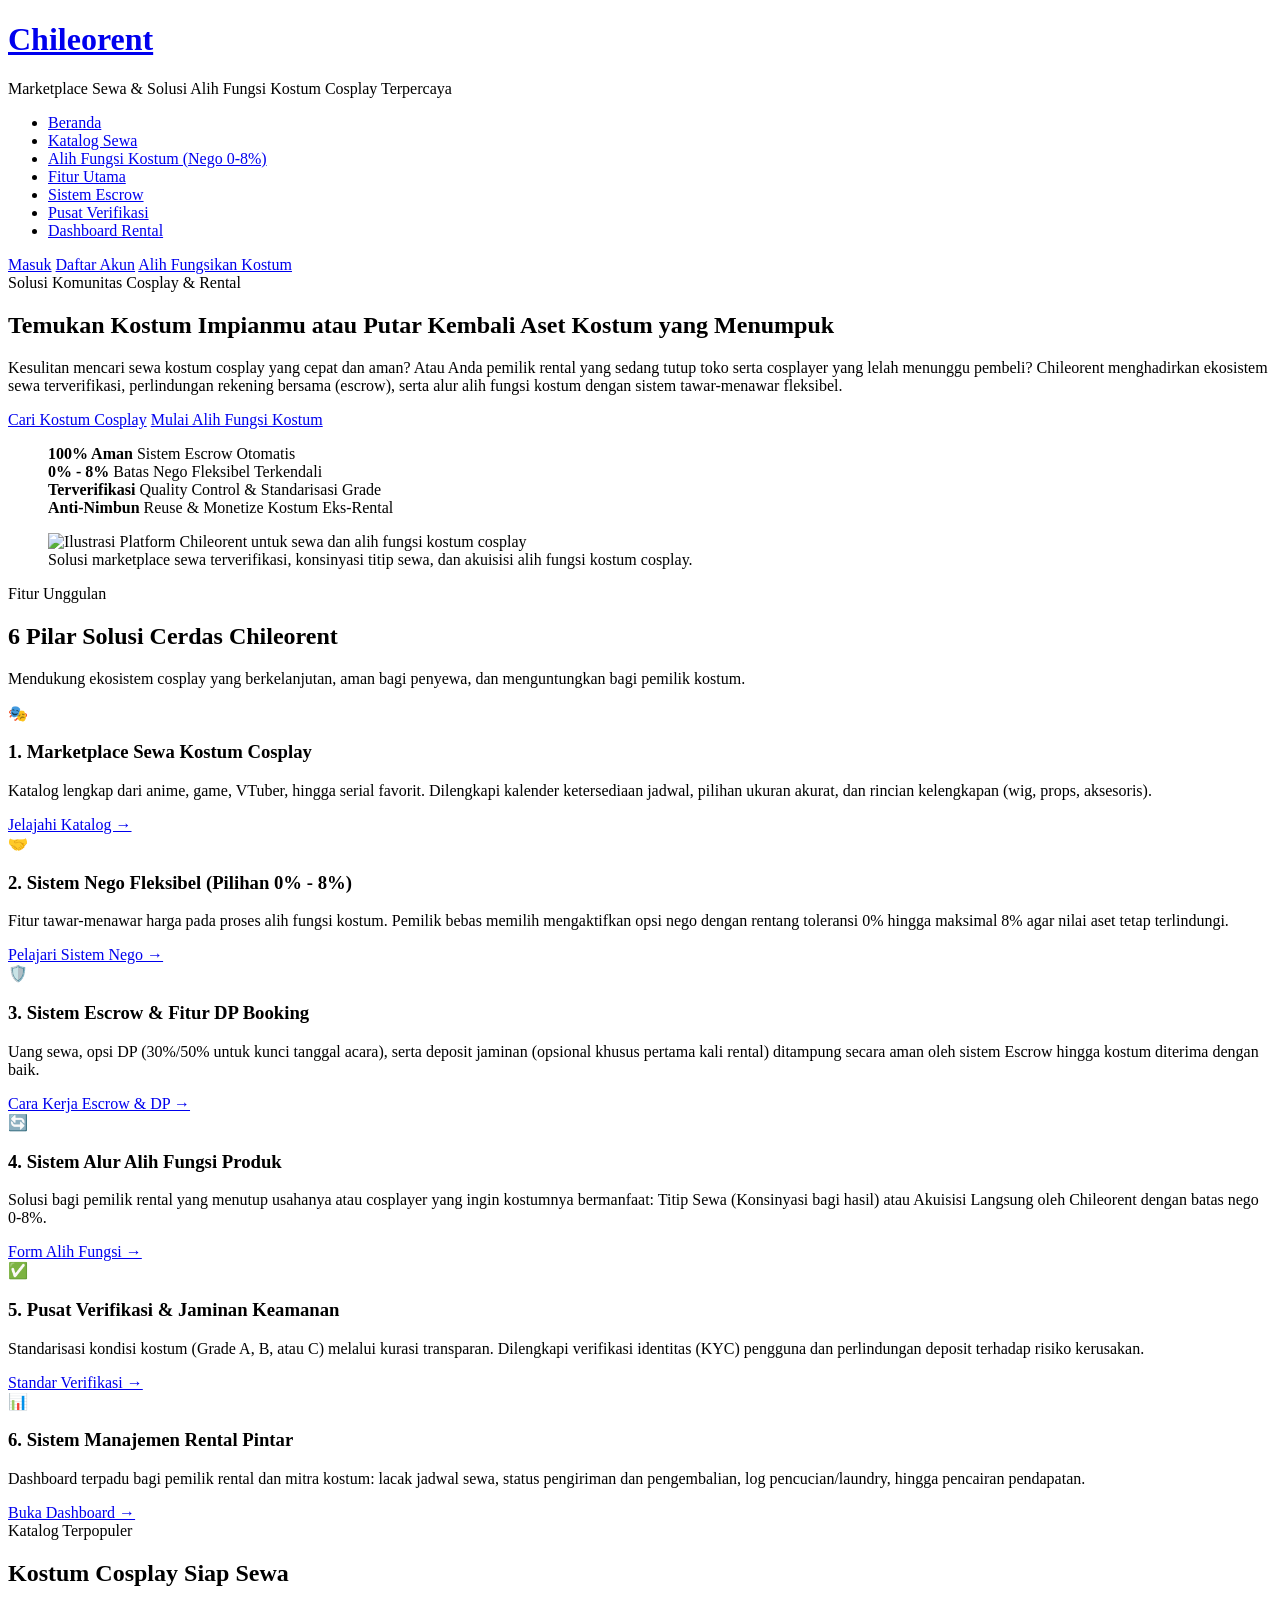
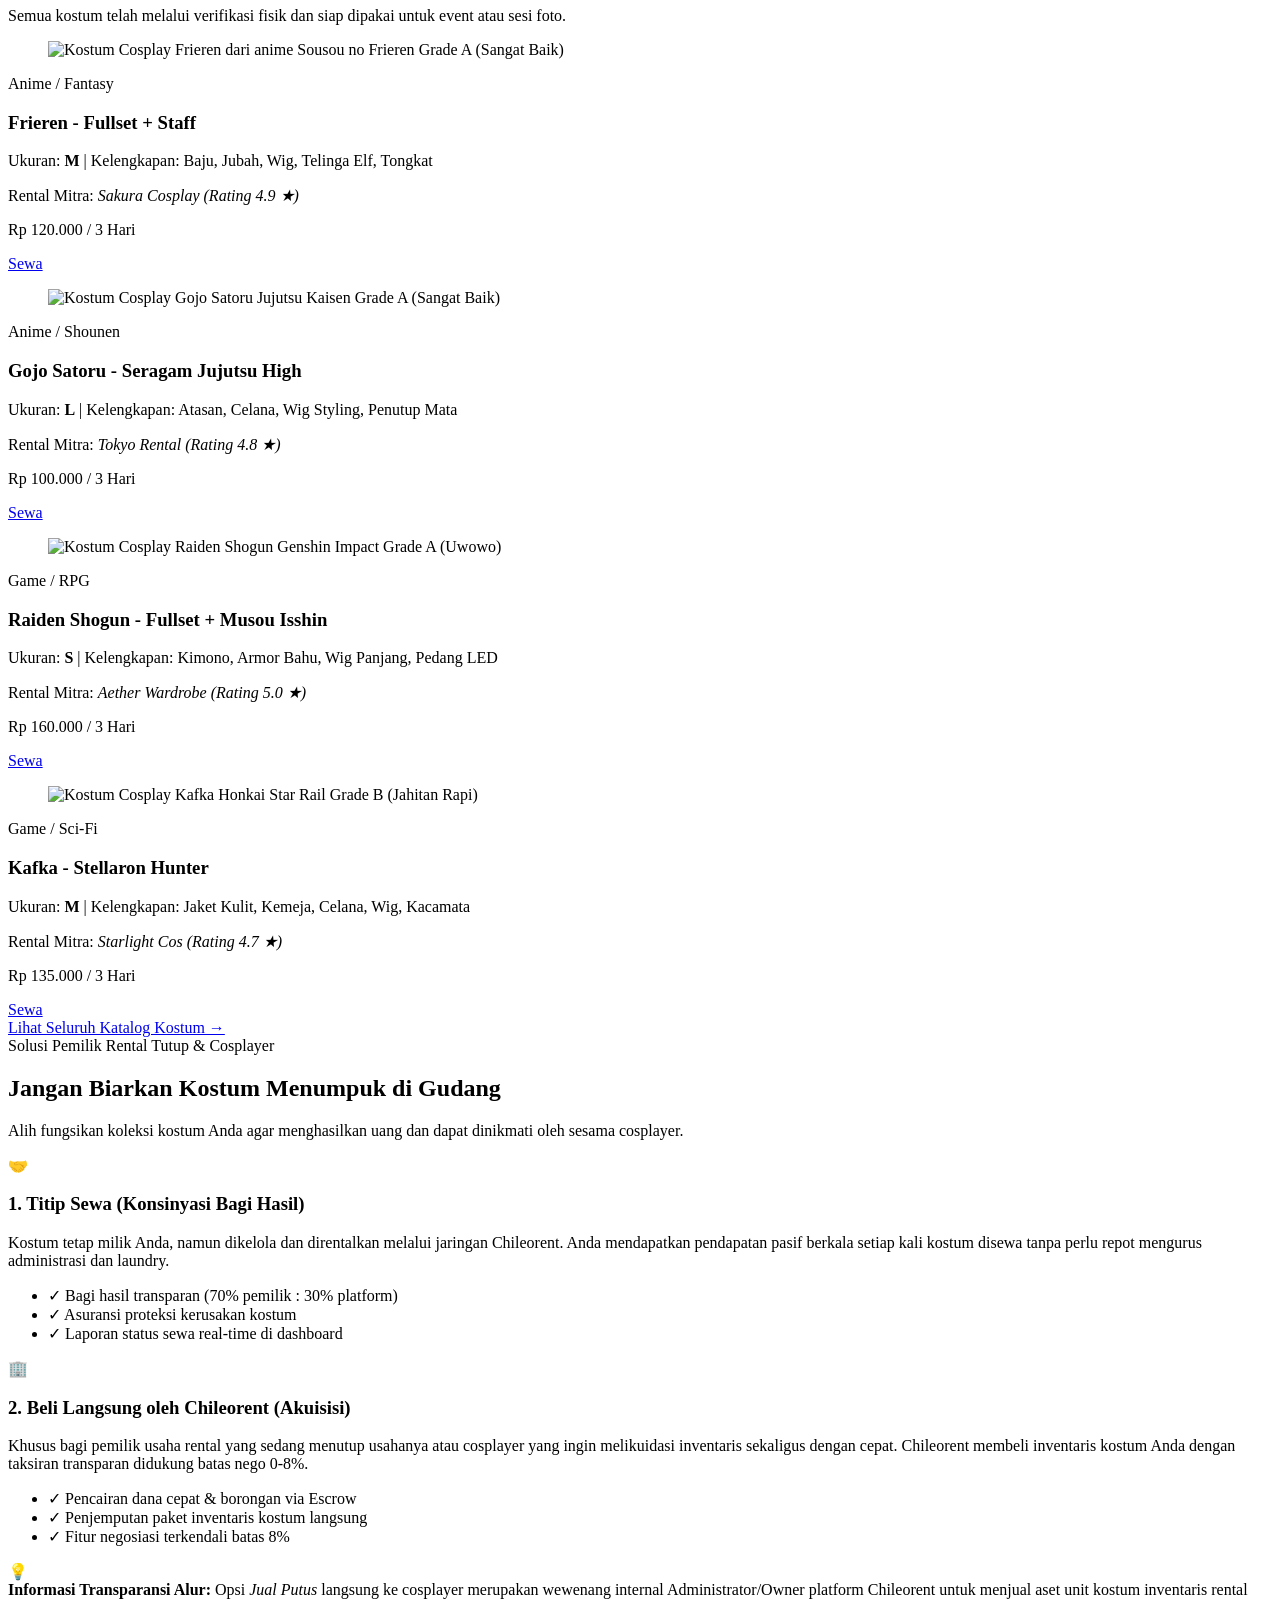
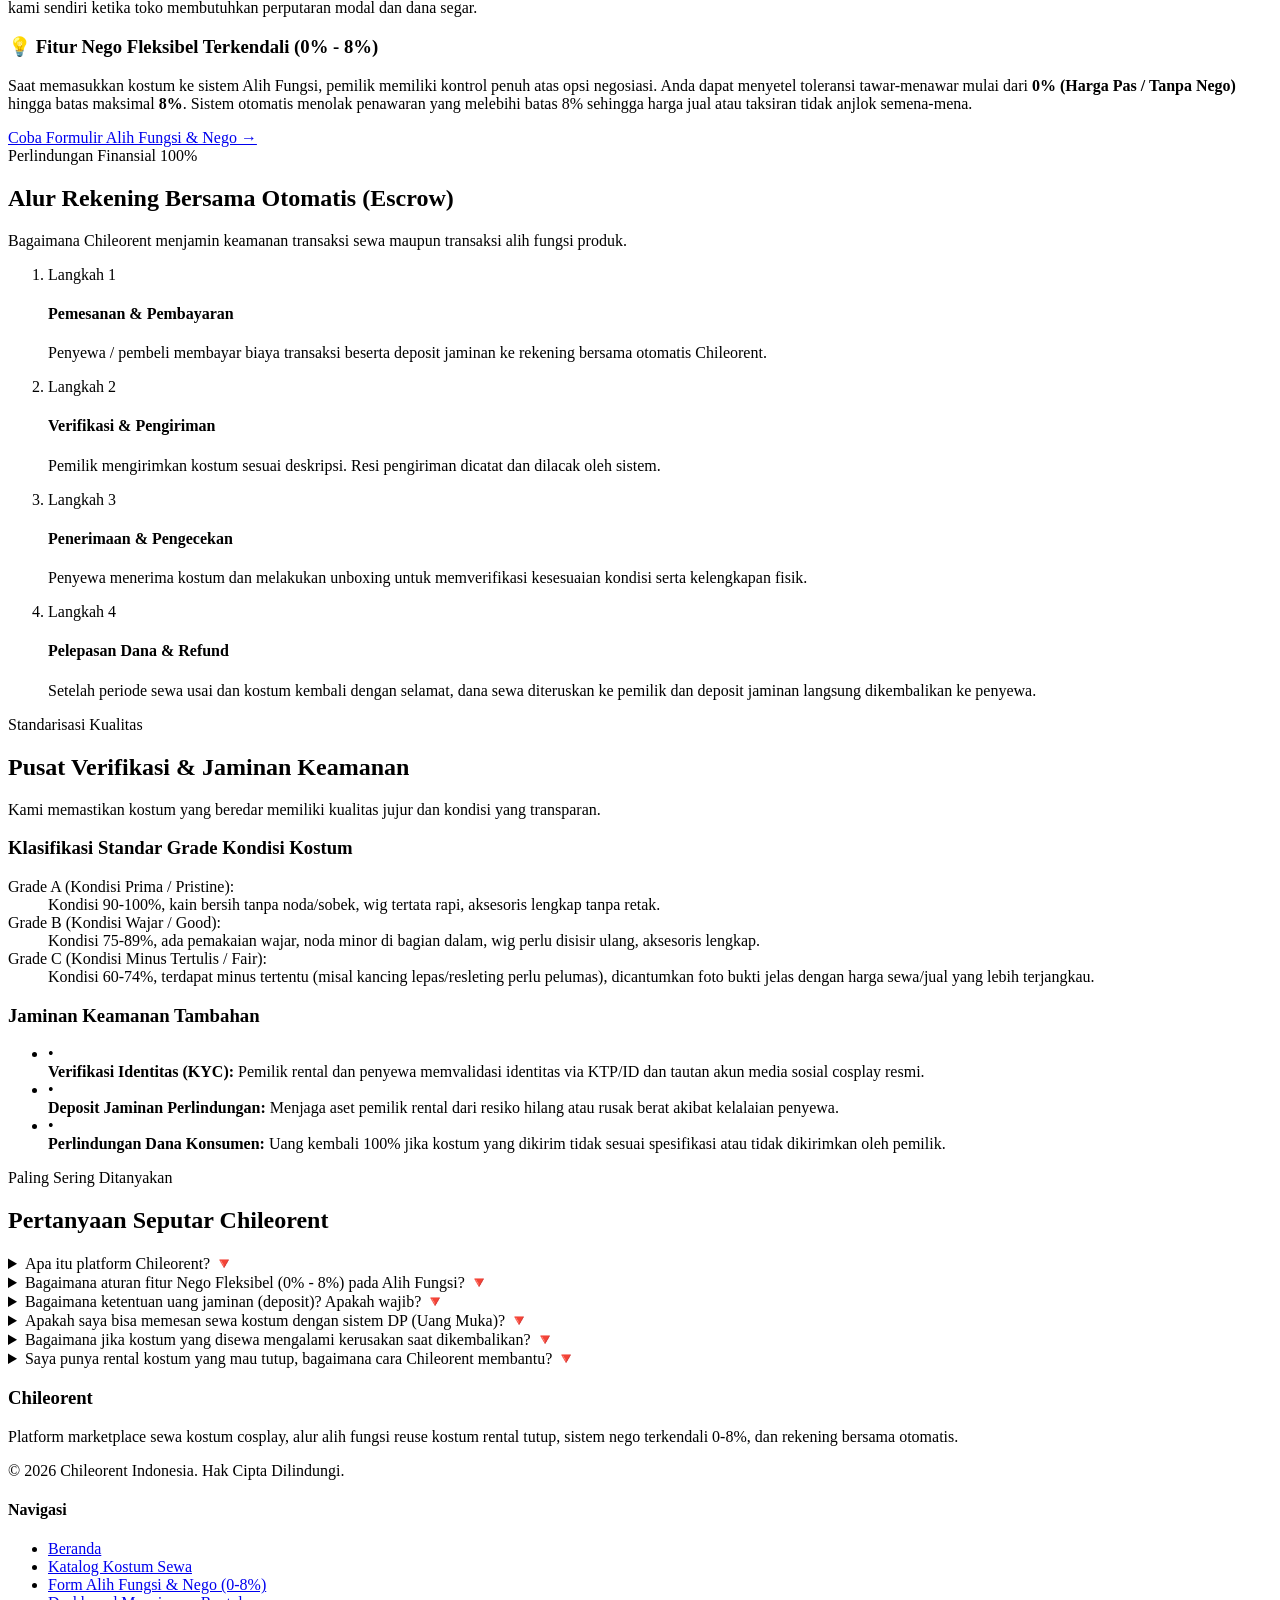
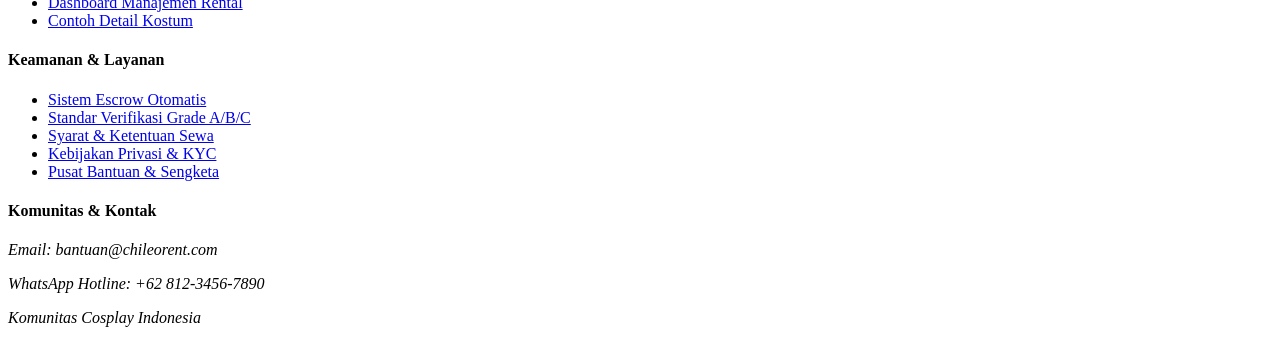
==== commit a972c30c: "refactor(alih-fungsi): hapus opsi jual putus dari alih fungsi umum dan alihkan fitur jual putus khus" ====
--- a/index.html
+++ b/index.html
@@ -86,7 +86,7 @@
                     <figure class="bg-indigo-950/50 p-2 rounded-2xl border border-indigo-700/50 shadow-2xl overflow-hidden w-full max-w-lg">
                         <img src="https://placehold.co/600x400/2b2d42/ffffff?text=Chileorent+Cosplay+Marketplace" alt="Ilustrasi Platform Chileorent untuk sewa dan alih fungsi kostum cosplay" class="w-full h-auto rounded-xl object-cover">
                         <figcaption class="p-3 text-center text-xs text-indigo-300">
-                            Solusi sewa, jual putus, dan konsinyasi rental kostum cosplay dalam satu platform.
+                            Solusi marketplace sewa terverifikasi, konsinyasi titip sewa, dan akuisisi alih fungsi kostum cosplay.
                         </figcaption>
                     </figure>
                 </div>
@@ -127,7 +127,7 @@
                     <article class="p-6 bg-gray-50 border border-gray-200 rounded-xl hover:shadow-md transition">
                         <div class="text-3xl mb-4">🔄</div>
                         <h3 class="text-lg font-bold text-gray-900 mb-2">4. Sistem Alur Alih Fungsi Produk</h3>
-                        <p class="text-sm text-gray-600 mb-4">Solusi bagi pemilik rental yang menutup usahanya atau cosplayer yang ingin kostumnya tidak sekadar menimbun di lemari: Jual Putus, Titip Sewa (Konsinyasi), atau Akuisisi oleh Chileorent.</p>
+                        <p class="text-sm text-gray-600 mb-4">Solusi bagi pemilik rental yang menutup usahanya atau cosplayer yang ingin kostumnya bermanfaat: Titip Sewa (Konsinyasi bagi hasil) atau Akuisisi Langsung oleh Chileorent dengan batas nego 0-8%.</p>
                         <a href="alih-fungsi.html" class="inline-flex items-center text-sm font-semibold text-indigo-600 hover:text-indigo-800">Form Alih Fungsi &rarr;</a>
                     </article>
 
@@ -264,35 +264,35 @@
                     <p class="text-gray-600 mt-2">Alih fungsikan koleksi kostum Anda agar menghasilkan uang dan dapat dinikmati oleh sesama cosplayer.</p>
                 </header>
 
-                <div class="grid grid-cols-1 md:grid-cols-3 gap-8 mb-12">
+                <div class="grid grid-cols-1 md:grid-cols-2 gap-8 mb-8">
                     <div class="p-6 bg-gray-50 border border-gray-200 rounded-xl space-y-3">
-                        <h3 class="text-lg font-bold text-gray-900">1. Jual Putus ke Cosplayer Lain</h3>
-                        <p class="text-sm text-gray-600">Jual kostum Anda langsung ke pembeli. Anda dapat mengaktifkan fitur tawar-menawar (nego) fleksibel dengan batas 0-8% agar harga tetap berada di batas wajar yang Anda setujui.</p>
+                        <div class="text-3xl">🤝</div>
+                        <h3 class="text-lg font-bold text-gray-900">1. Titip Sewa (Konsinyasi Bagi Hasil)</h3>
+                        <p class="text-sm text-gray-600">Kostum tetap milik Anda, namun dikelola dan direntalkan melalui jaringan Chileorent. Anda mendapatkan pendapatan pasif berkala setiap kali kostum disewa tanpa perlu repot mengurus administrasi dan laundry.</p>
                         <ul class="text-xs text-gray-500 space-y-1 pt-2 border-t border-gray-200">
-                            <li>✓ Pembeli terverifikasi</li>
-                            <li>✓ Nego terlindungi batas 8%</li>
-                            <li>✓ Dana ditahan escrow hingga barang sampai</li>
+                            <li>✓ Bagi hasil transparan (70% pemilik : 30% platform)</li>
+                            <li>✓ Asuransi proteksi kerusakan kostum</li>
+                            <li>✓ Laporan status sewa real-time di dashboard</li>
                         </ul>
                     </div>
 
                     <div class="p-6 bg-gray-50 border border-gray-200 rounded-xl space-y-3">
-                        <h3 class="text-lg font-bold text-gray-900">2. Titip Sewa (Konsinyasi Bagi Hasil)</h3>
-                        <p class="text-sm text-gray-600">Kostum tetap milik Anda, namun direntalkan melalui jaringan Chileorent. Anda mendapatkan pendapatan pasif berkala setiap kali kostum disewa tanpa perlu repot mengurus administrasi.</p>
+                        <div class="text-3xl">🏢</div>
+                        <h3 class="text-lg font-bold text-gray-900">2. Beli Langsung oleh Chileorent (Akuisisi)</h3>
+                        <p class="text-sm text-gray-600">Khusus bagi pemilik usaha rental yang sedang menutup usahanya atau cosplayer yang ingin melikuidasi inventaris sekaligus dengan cepat. Chileorent membeli inventaris kostum Anda dengan taksiran transparan didukung batas nego 0-8%.</p>
                         <ul class="text-xs text-gray-500 space-y-1 pt-2 border-t border-gray-200">
-                            <li>✓ Bagi hasil transparan</li>
-                            <li>✓ Asuransi kerusakan kostum</li>
-                            <li>✓ Laporan jadwal sewa berkala</li>
+                            <li>✓ Pencairan dana cepat & borongan via Escrow</li>
+                            <li>✓ Penjemputan paket inventaris kostum langsung</li>
+                            <li>✓ Fitur negosiasi terkendali batas 8%</li>
                         </ul>
                     </div>
-
-                    <div class="p-6 bg-gray-50 border border-gray-200 rounded-xl space-y-3">
-                        <h3 class="text-lg font-bold text-gray-900">3. Beli Langsung oleh Chileorent (Akuisisi)</h3>
-                        <p class="text-sm text-gray-600">Khusus bagi pemilik usaha rental yang sedang menutup usahanya dan ingin melikuidasi seluruh inventaris sekaligus dengan cepat tanpa perlu menunggu pembeli satu per satu.</p>
-                        <ul class="text-xs text-gray-500 space-y-1 pt-2 border-t border-gray-200">
-                            <li>✓ Pencairan dana langsung & borongan</li>
-                            <li>✓ Penjemputan paket inventaris kostum</li>
-                            <li>✓ Inspeksi fisik langsung oleh tim Chileorent</li>
-                        </ul>
+                </div>
+
+                <!-- NOTIFIKASI KHUSUS JUAL PUTUS ADMIN -->
+                <div class="p-4 bg-amber-50 border border-amber-200 rounded-xl text-xs text-amber-900 mb-8 flex items-start gap-3">
+                    <span class="text-lg">💡</span>
+                    <div>
+                        <strong>Informasi Transparansi Alur:</strong> Opsi <em>Jual Putus</em> langsung ke cosplayer merupakan wewenang internal Administrator/Owner platform Chileorent untuk menjual aset unit kostum inventaris rental kami sendiri ketika toko membutuhkan perputaran modal dan dana segar.
                     </div>
                 </div>
 
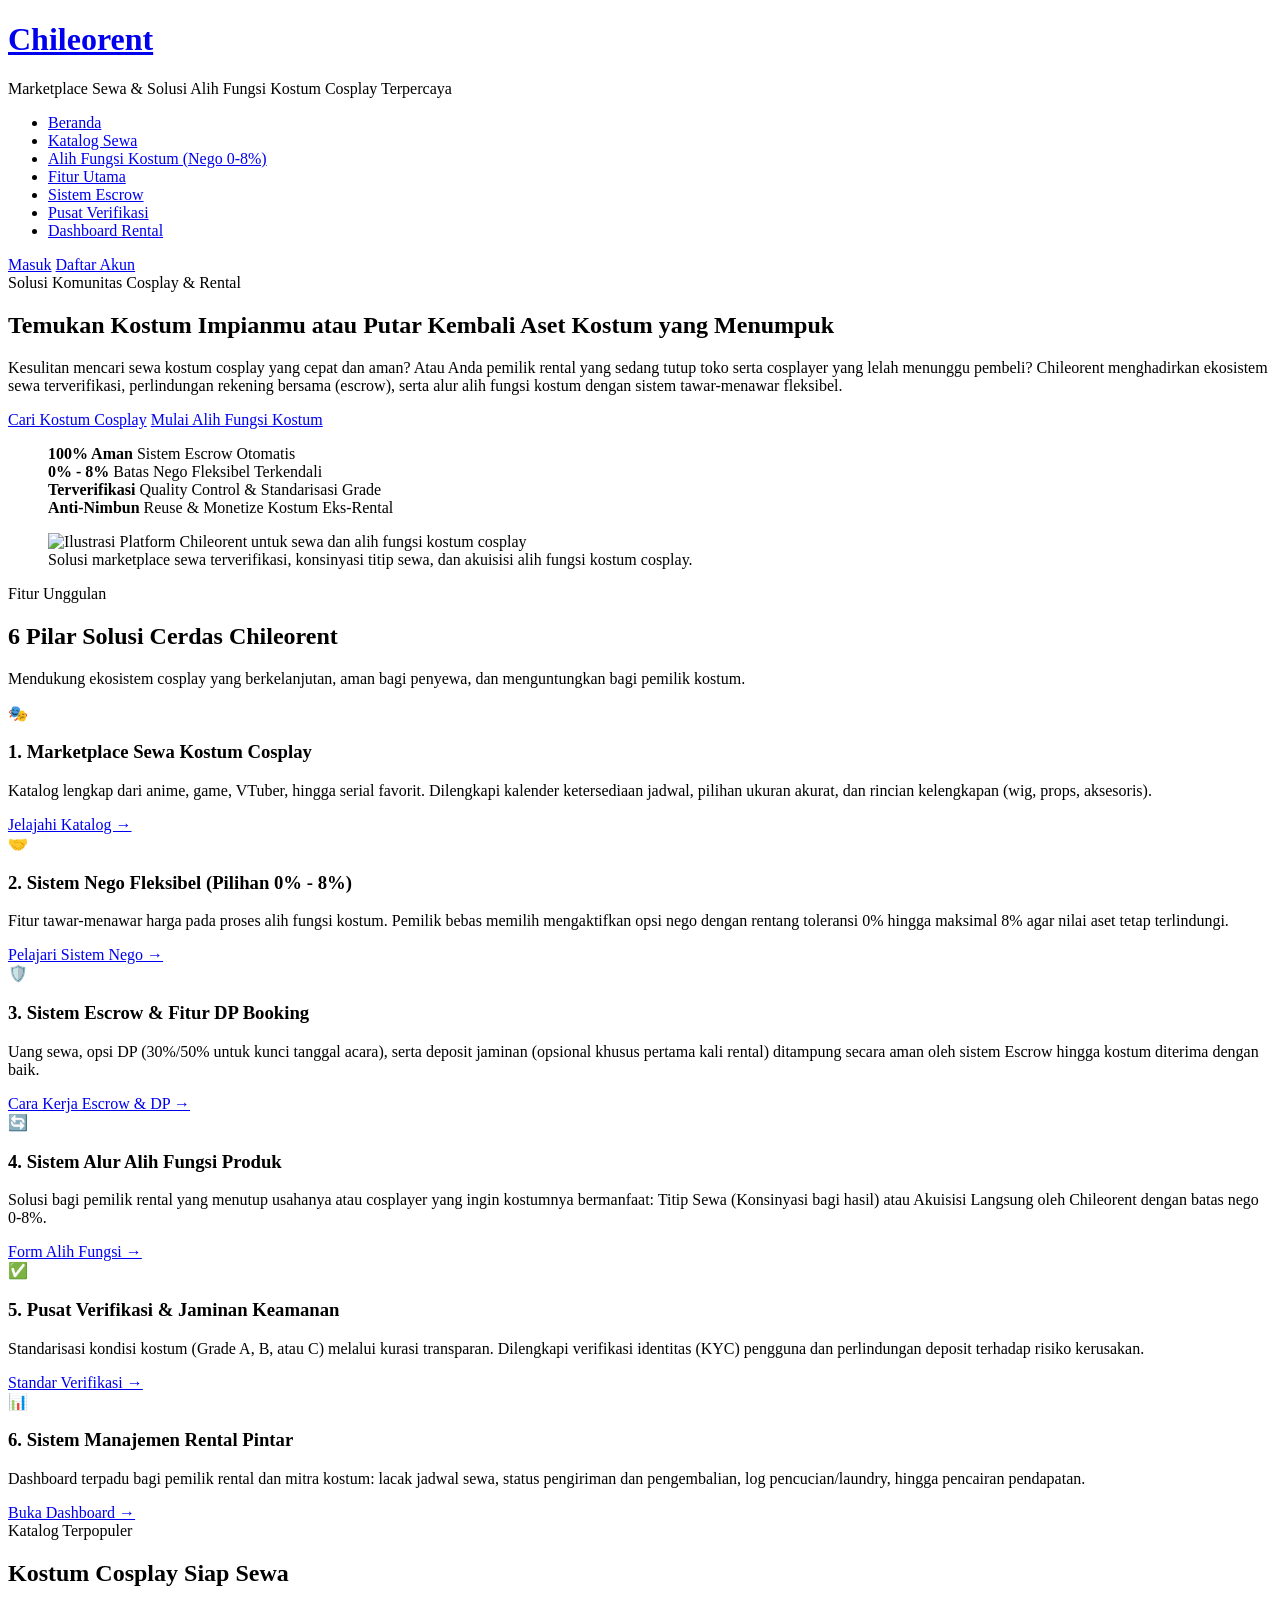
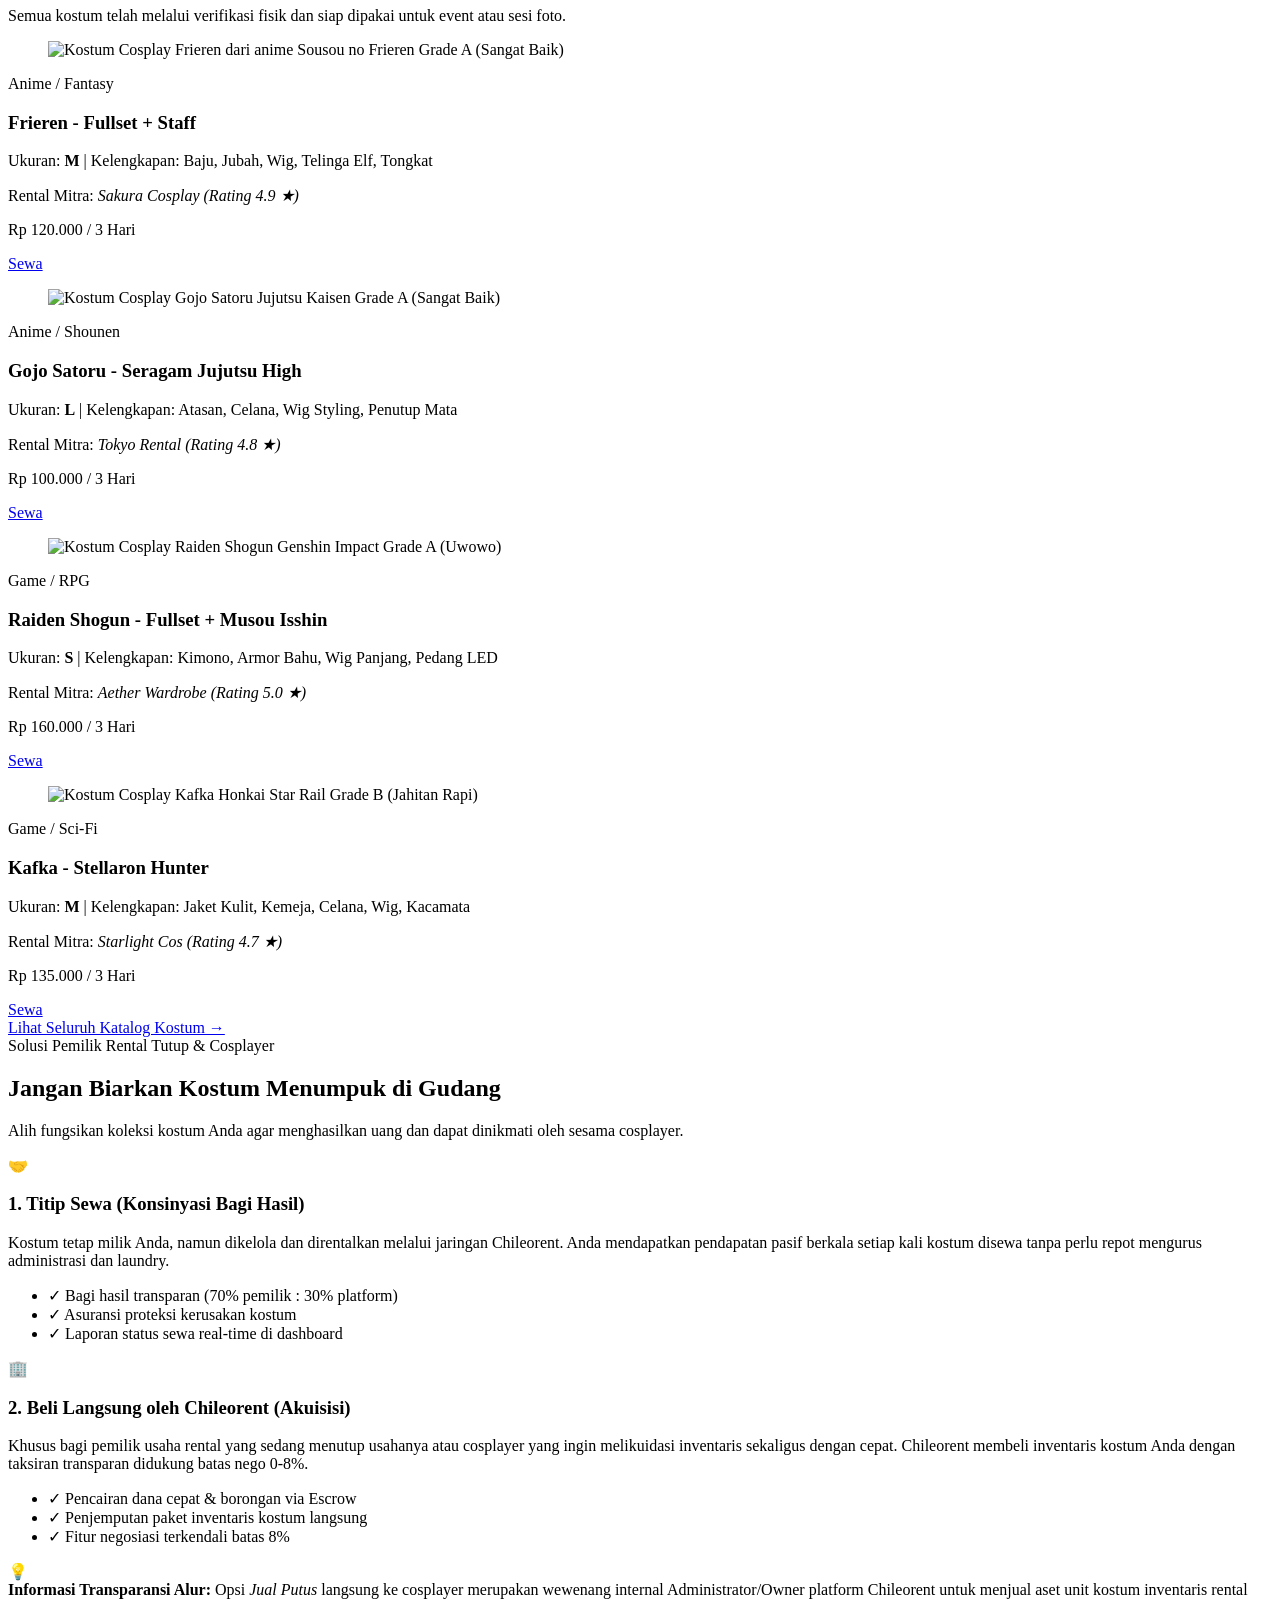
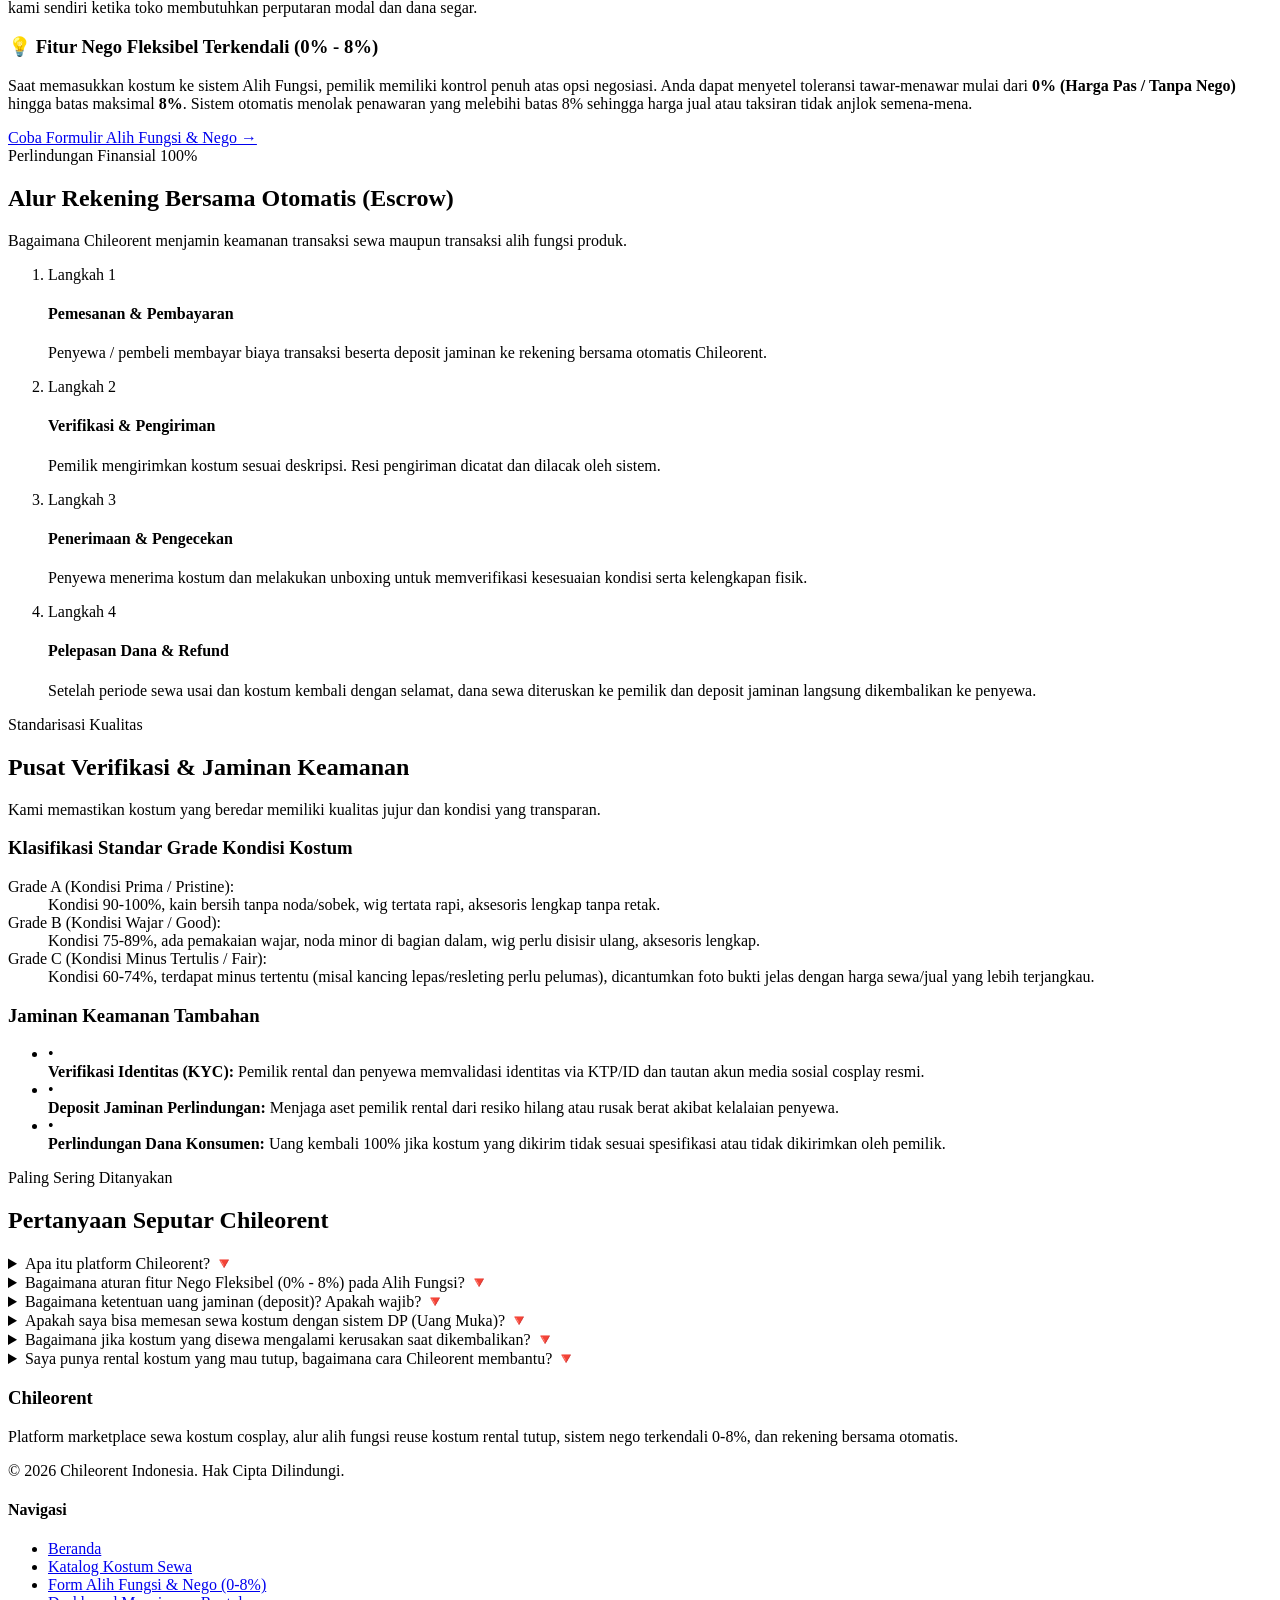
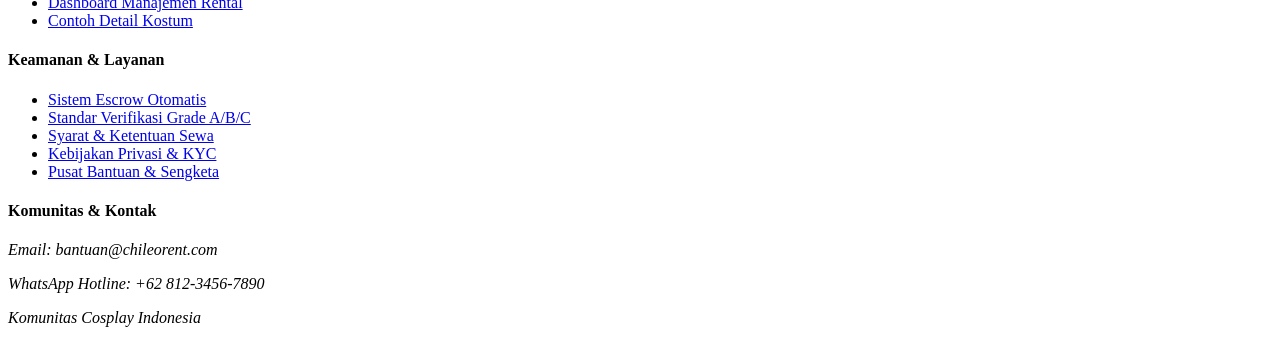
==== commit ba297b3b: "fix(ui): hilangkan tombol alih fungsikan kostum di samping daftar akun pada navbar" ====
--- a/index.html
+++ b/index.html
@@ -35,7 +35,6 @@
             <div class="flex items-center gap-2 order-2 md:order-3">
                 <a href="login.html" class="px-3 py-1.5 text-sm font-medium text-gray-700 border border-gray-300 rounded-lg hover:bg-gray-100 transition">Masuk</a>
                 <a href="register.html" class="px-3 py-1.5 text-sm font-medium text-white bg-gray-800 hover:bg-gray-900 rounded-lg transition">Daftar Akun</a>
-                <a href="alih-fungsi.html" class="px-3 py-1.5 text-sm font-medium text-white bg-indigo-600 hover:bg-indigo-700 rounded-lg shadow-sm transition">Alih Fungsikan Kostum</a>
             </div>
         </div>
     </header>
@@ -497,5 +496,7 @@
         </div>
     </footer>
 
+    <!-- ENGINE SCRIPT -->
+    <script src="app.js"></script>
 </body>
 </html>
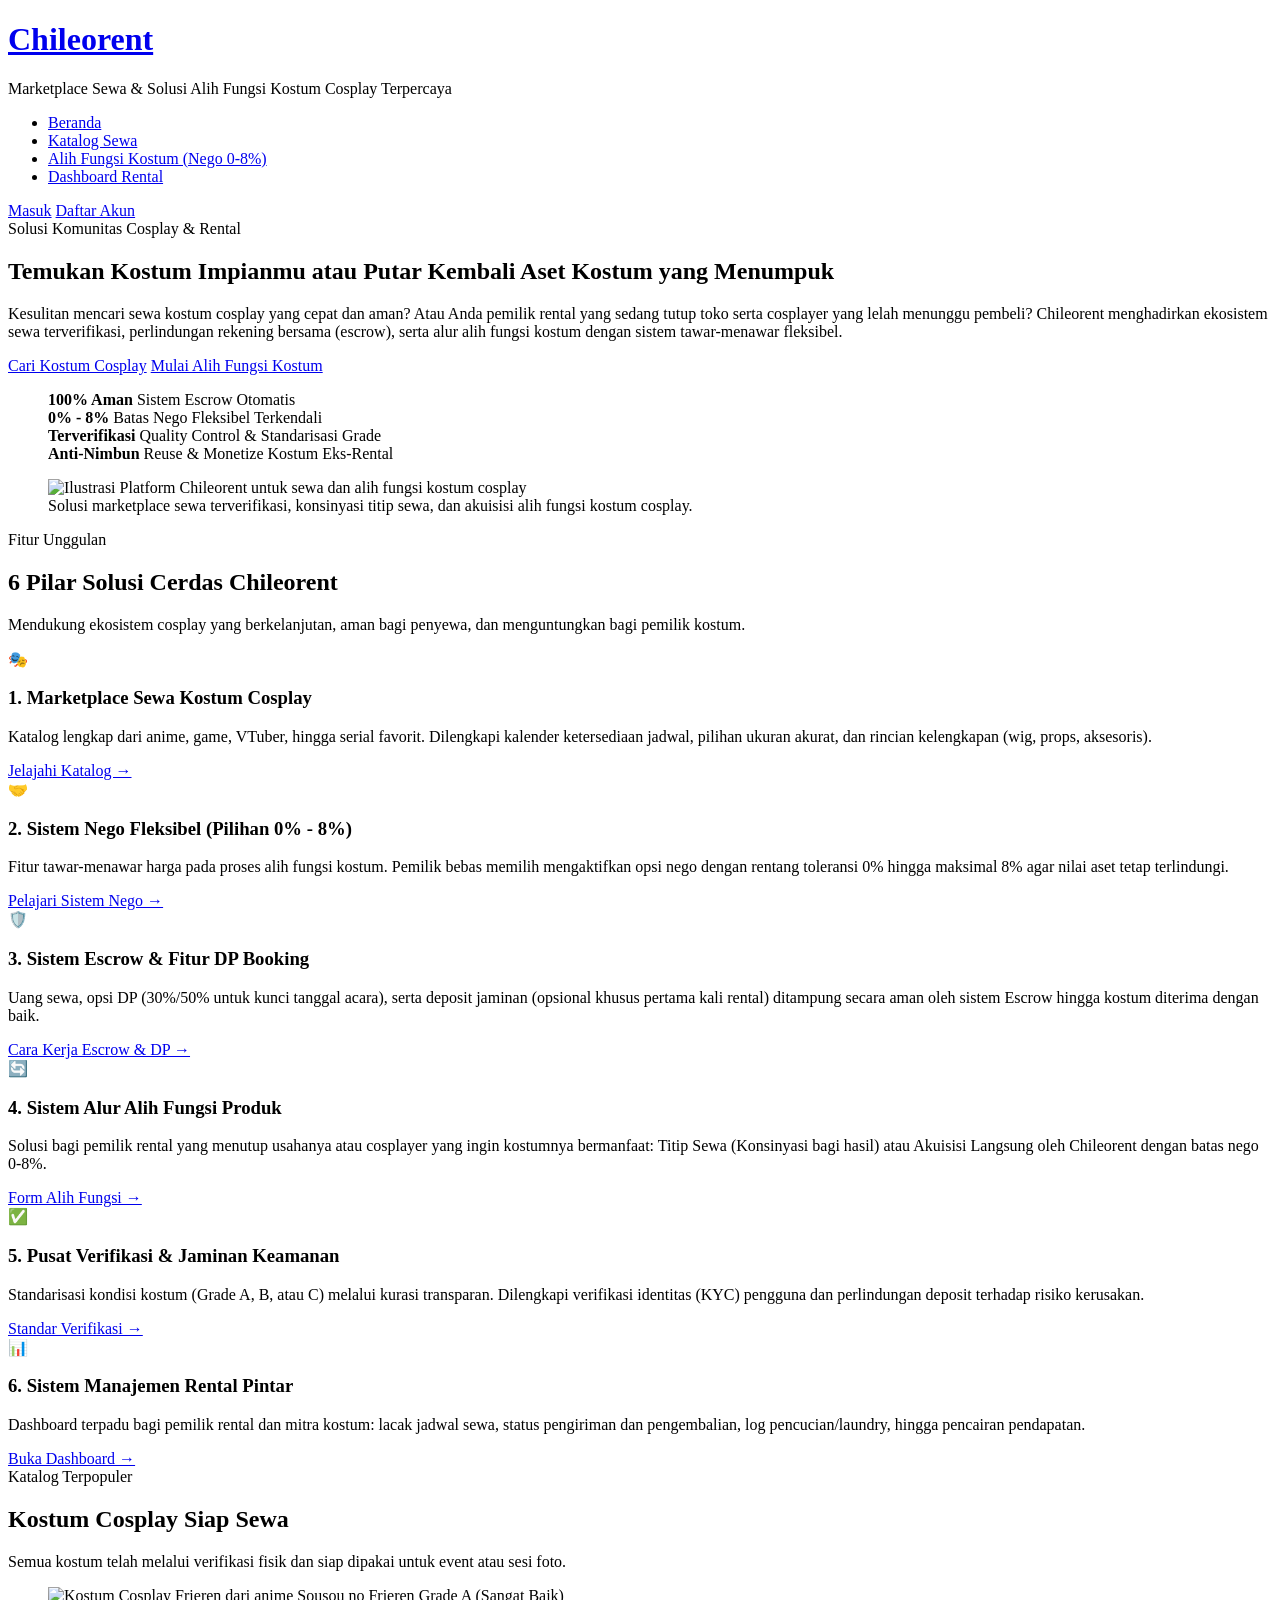
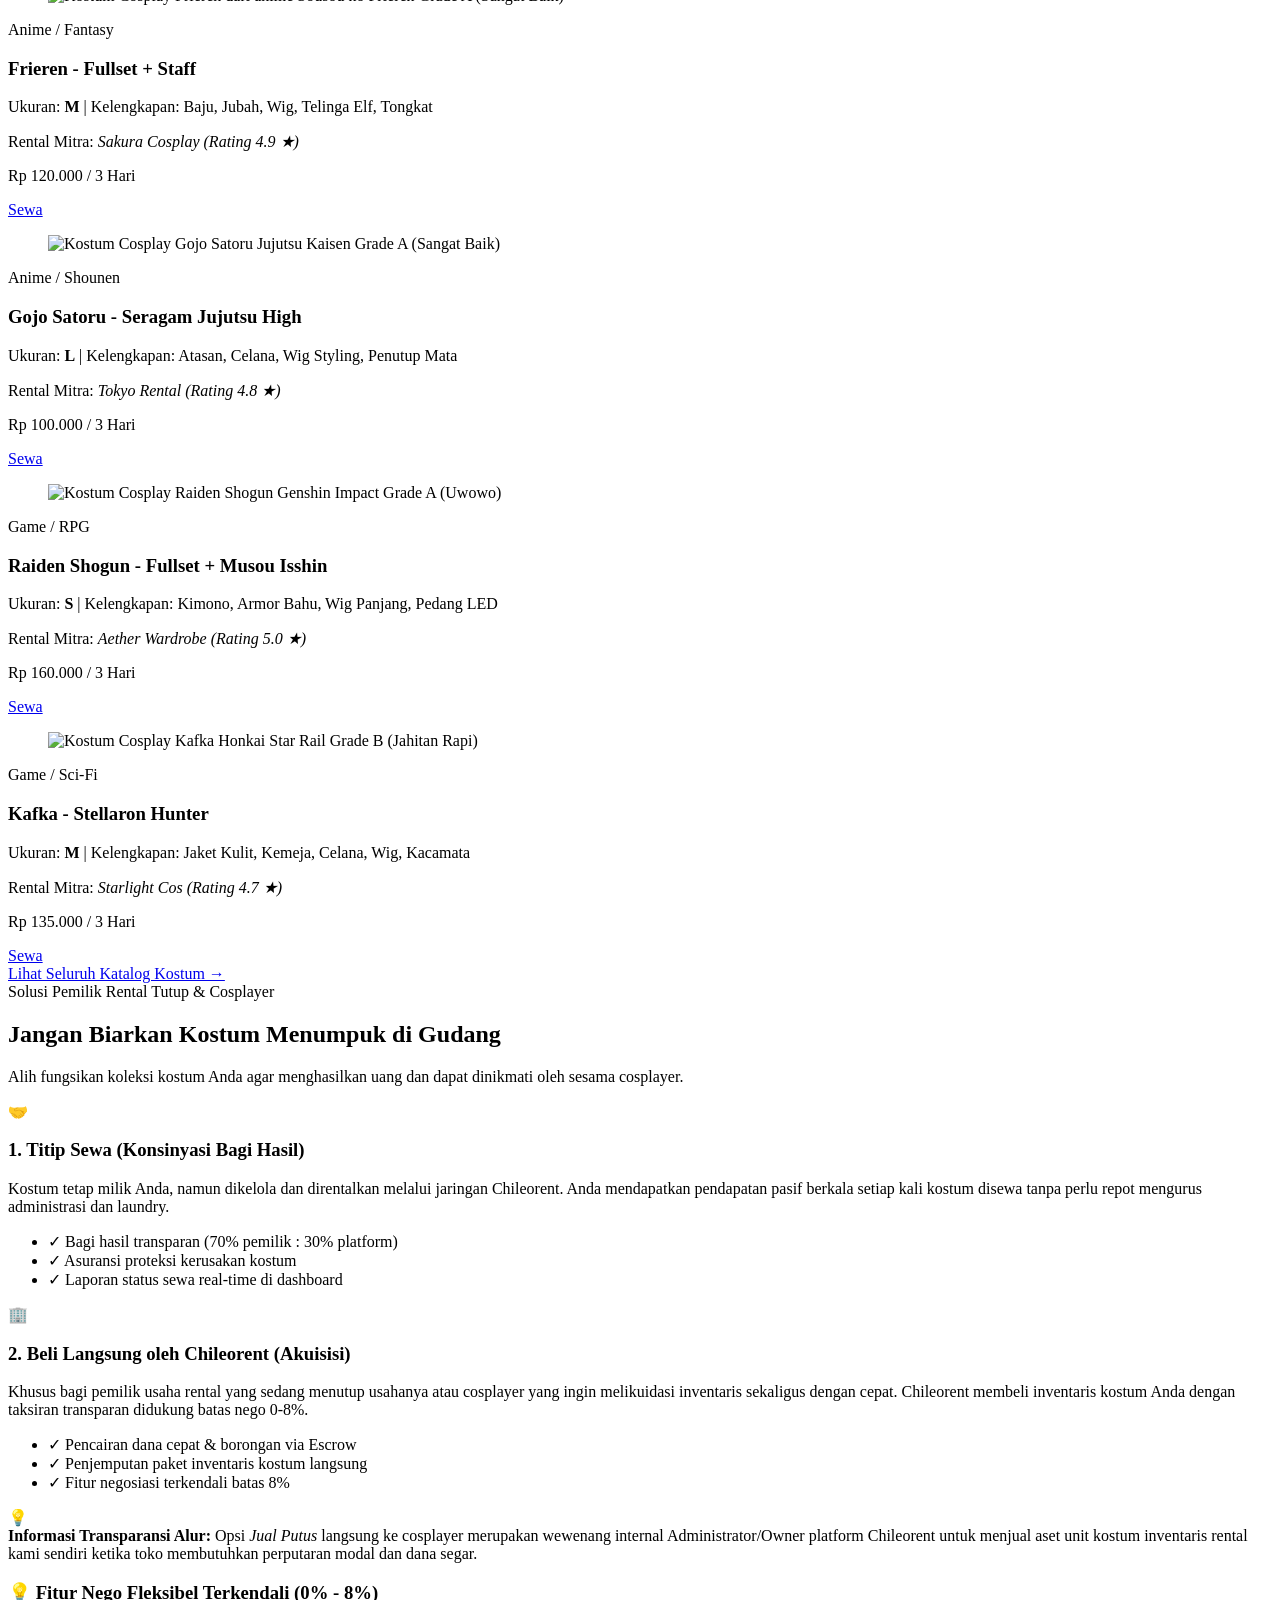
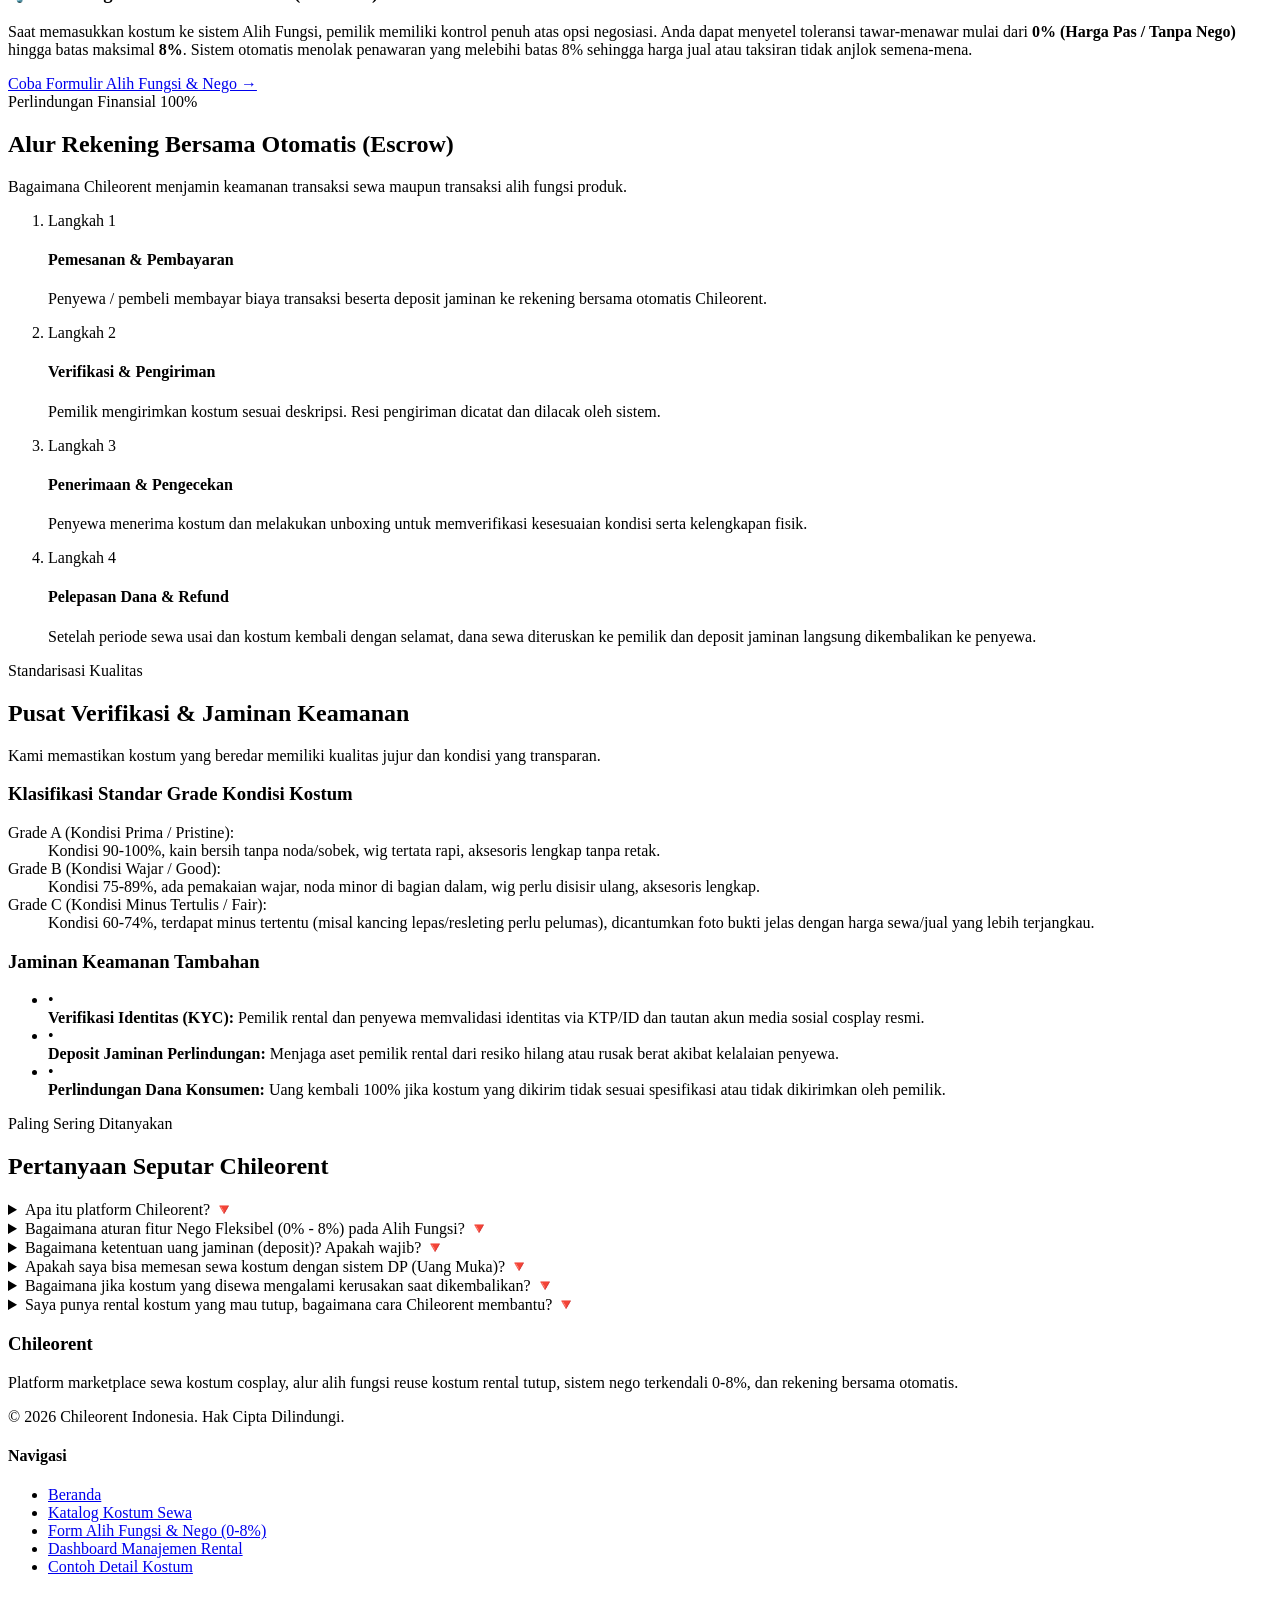
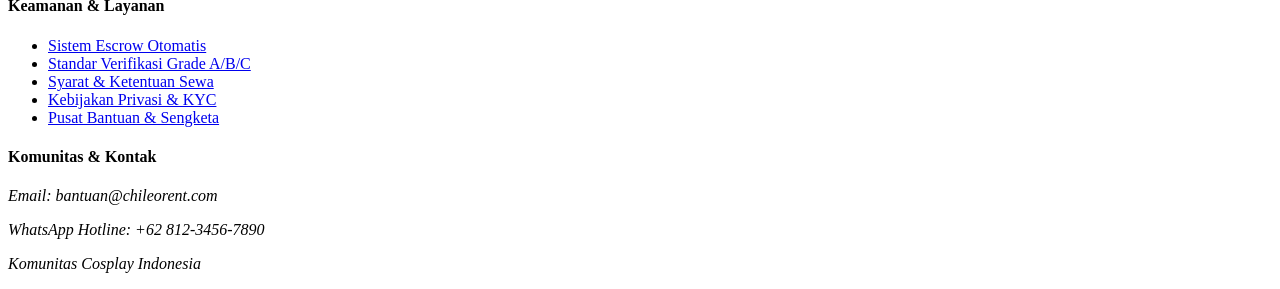
==== commit 1e5e256f: "fix(ui): hapus tautan anchor beranda (fitur utama, sistem escrow, pusat verifikasi) dari navbar" ====
--- a/index.html
+++ b/index.html
@@ -25,9 +25,6 @@
                     <li><a href="index.html" aria-current="page" class="px-2 py-1 text-indigo-600 font-semibold border-b-2 border-indigo-600">Beranda</a></li>
                     <li><a href="catalog.html" class="px-2 py-1 hover:text-indigo-600 transition">Katalog Sewa</a></li>
                     <li><a href="alih-fungsi.html" class="px-2 py-1 hover:text-indigo-600 transition">Alih Fungsi Kostum (Nego 0-8%)</a></li>
-                    <li><a href="#fitur-unggulan" class="px-2 py-1 hover:text-indigo-600 transition">Fitur Utama</a></li>
-                    <li><a href="#alur-escrow" class="px-2 py-1 hover:text-indigo-600 transition">Sistem Escrow</a></li>
-                    <li><a href="#pusat-verifikasi" class="px-2 py-1 hover:text-indigo-600 transition">Pusat Verifikasi</a></li>
                     <li><a href="dashboard-rental.html" class="px-2 py-1 hover:text-indigo-600 transition">Dashboard Rental</a></li>
                 </ul>
             </nav>
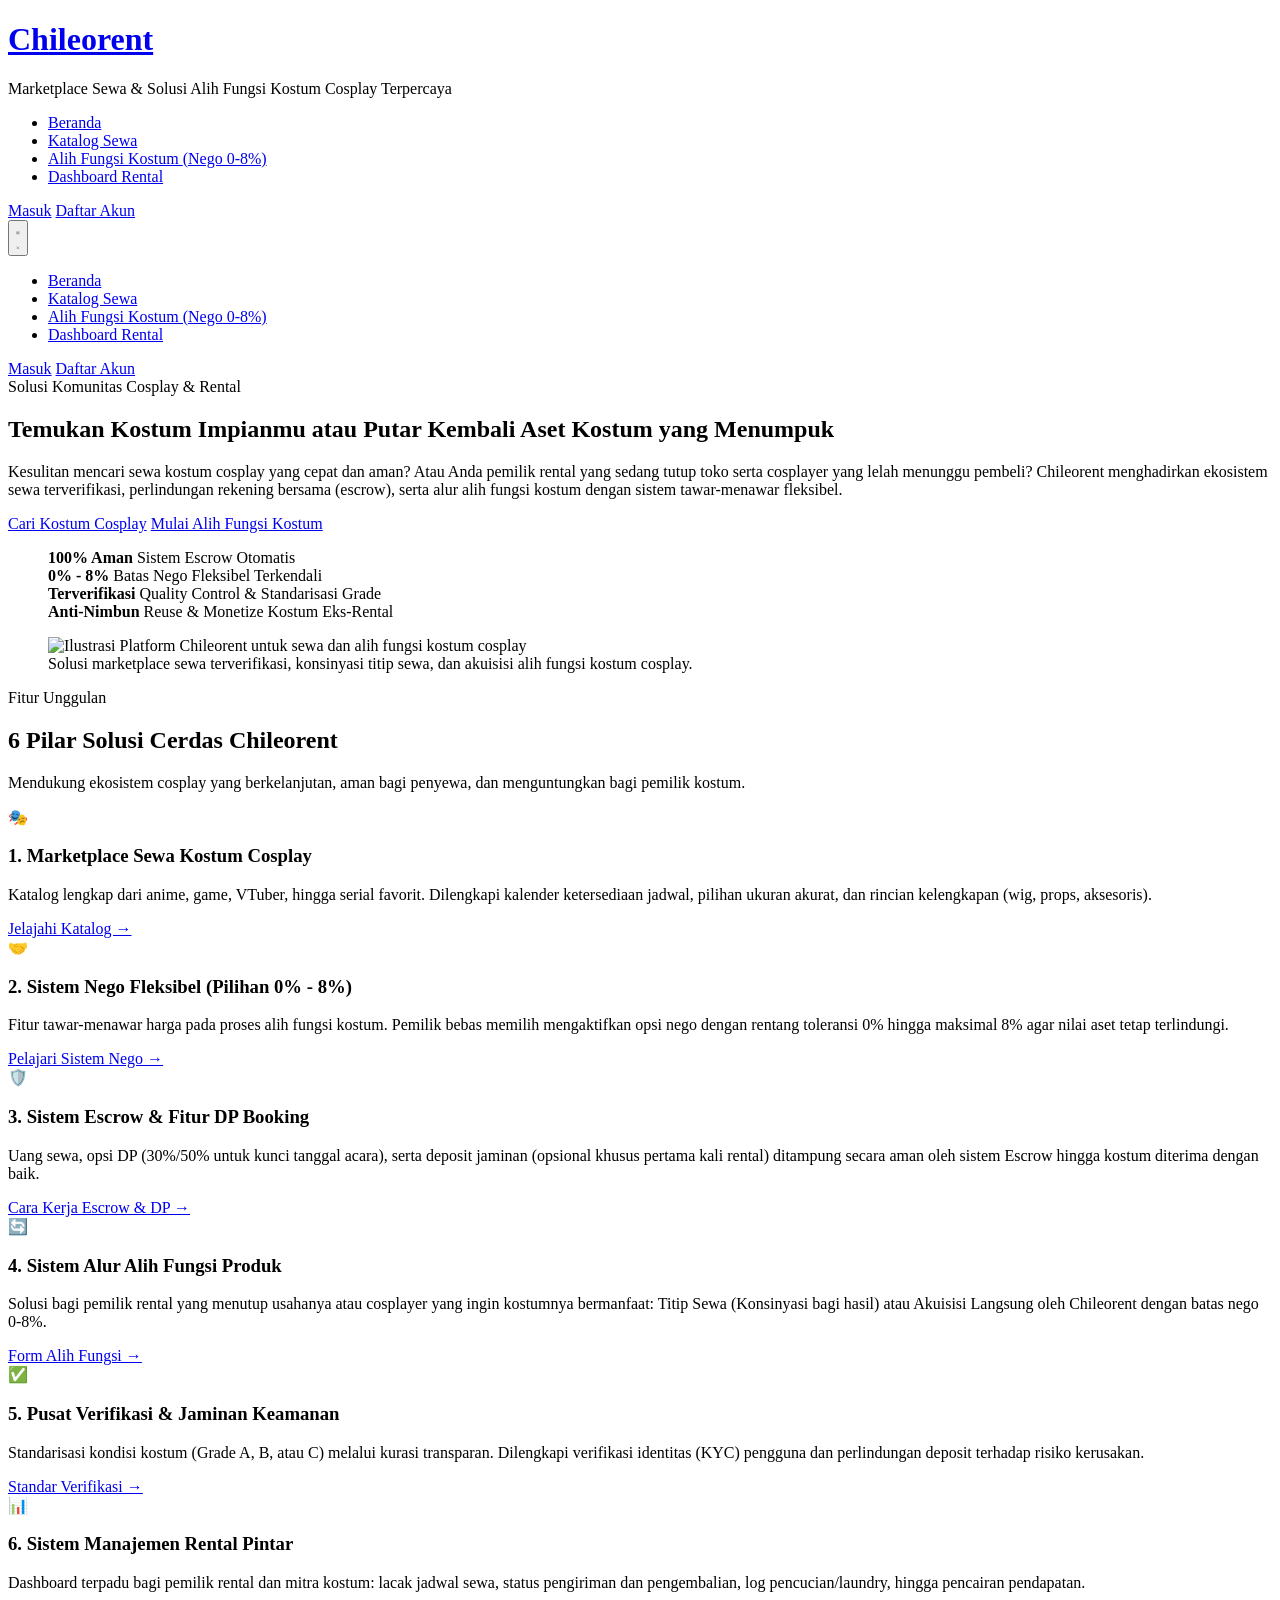
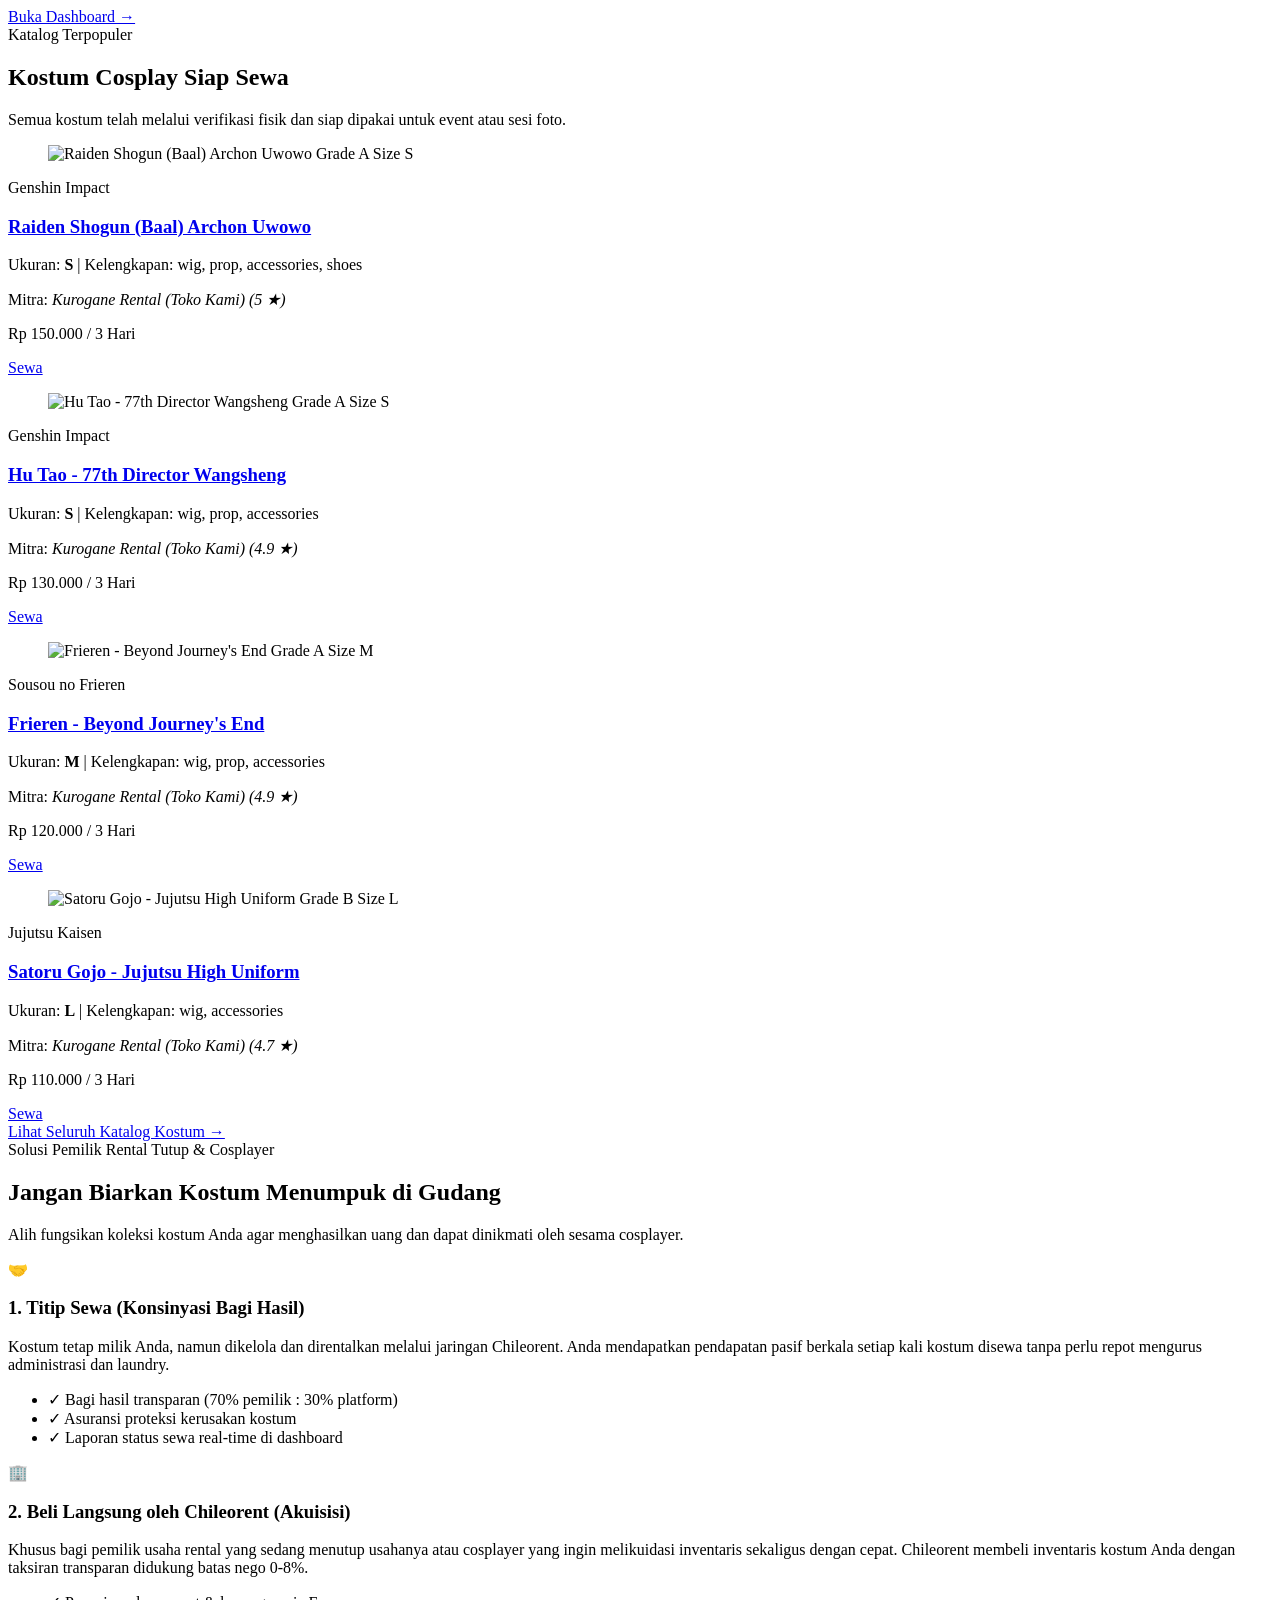
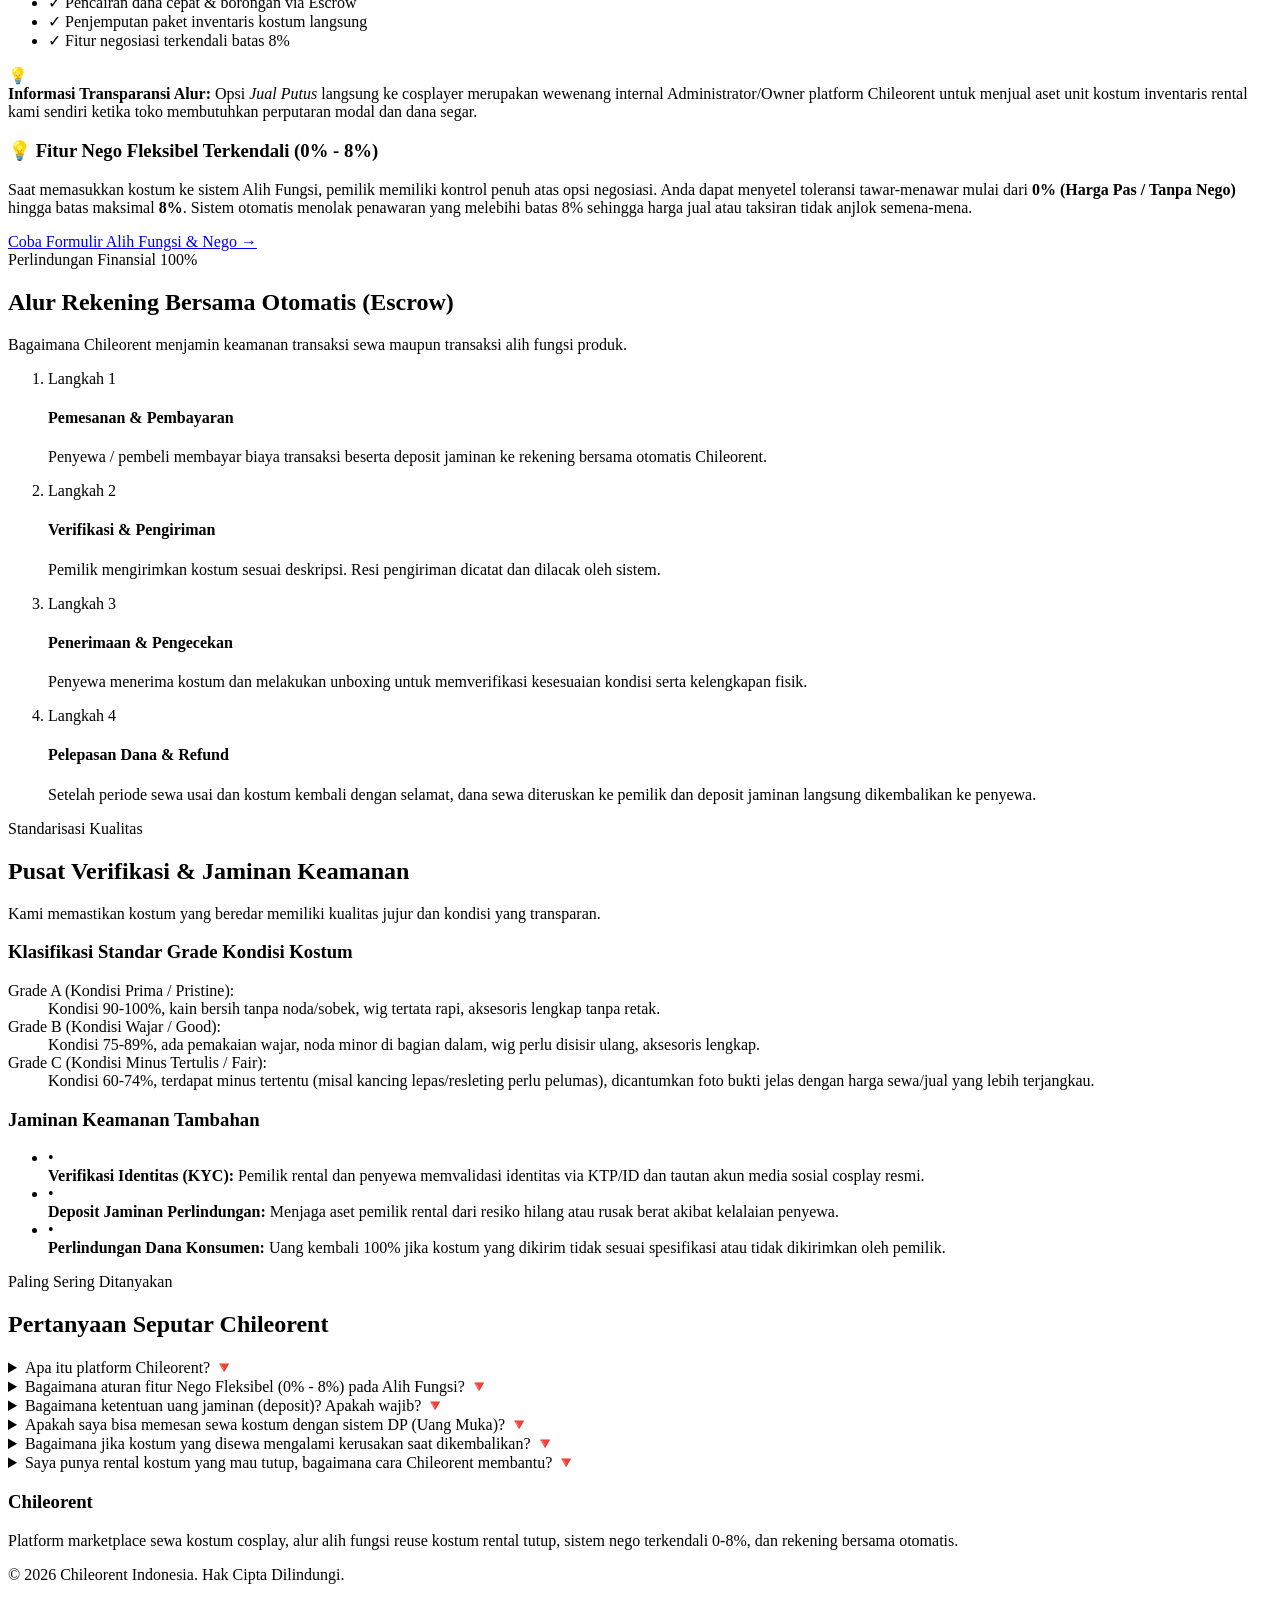
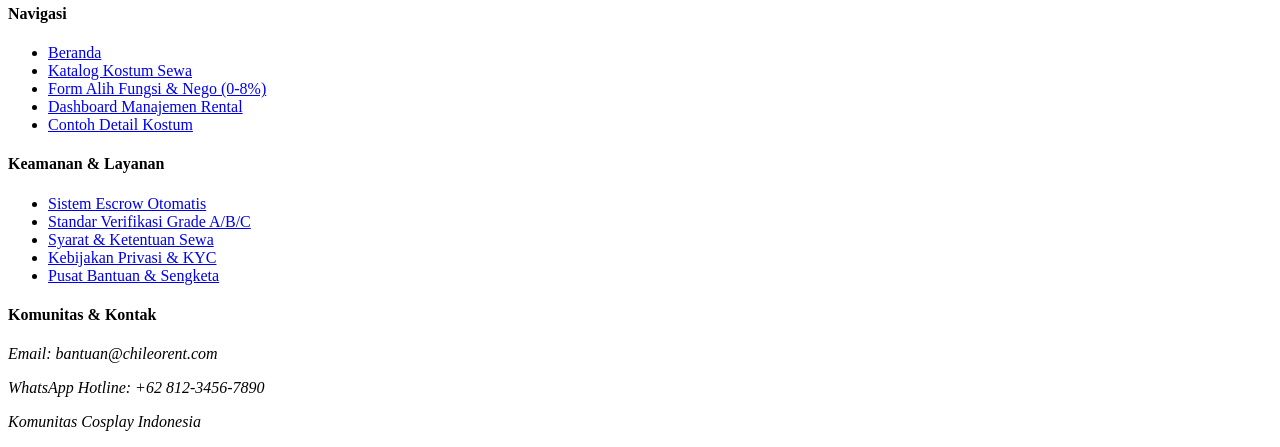
==== commit 5e6fa73d: "Pesan commit Anda" ====
--- a/index.html
+++ b/index.html
@@ -10,28 +10,64 @@
 
     <!-- HEADER & NAVIGASI UTAMA -->
     <header id="header-utama" class="sticky top-0 z-50 bg-white border-b border-gray-200 shadow-sm">
-        <div class="max-w-7xl mx-auto px-4 sm:px-6 lg:px-8 py-3 flex flex-wrap items-center justify-between gap-4">
-            <div class="flex items-center gap-3">
-                <a href="index.html" class="text-2xl font-bold text-indigo-600 hover:text-indigo-700 transition">
+        <div class="max-w-7xl mx-auto px-4 sm:px-6 lg:px-8 py-3 flex items-center justify-between gap-4">
+            <!-- Logo & Slogan -->
+            <div class="flex items-center gap-3 shrink-0">
+                <a href="index.html" class="text-2xl font-bold text-indigo-600 hover:text-indigo-700 transition whitespace-nowrap">
                     <h1>Chileorent</h1>
                 </a>
-                <p class="hidden md:block text-xs text-gray-500 border-l border-gray-300 pl-3">
+                <p class="hidden xl:block text-xs text-gray-500 border-l border-gray-300 pl-3 whitespace-nowrap">
                     Marketplace Sewa & Solusi Alih Fungsi Kostum Cosplay Terpercaya
                 </p>
             </div>
 
-            <nav id="navigasi-utama" aria-label="Navigasi Utama" class="order-3 md:order-2 w-full md:w-auto">
-                <ul class="flex flex-wrap items-center gap-1 md:gap-4 text-sm font-medium text-gray-600">
-                    <li><a href="index.html" aria-current="page" class="px-2 py-1 text-indigo-600 font-semibold border-b-2 border-indigo-600">Beranda</a></li>
-                    <li><a href="catalog.html" class="px-2 py-1 hover:text-indigo-600 transition">Katalog Sewa</a></li>
-                    <li><a href="alih-fungsi.html" class="px-2 py-1 hover:text-indigo-600 transition">Alih Fungsi Kostum (Nego 0-8%)</a></li>
-                    <li><a href="dashboard-rental.html" class="px-2 py-1 hover:text-indigo-600 transition">Dashboard Rental</a></li>
+            <!-- Navigasi Desktop (Tampil pada layar md+) -->
+            <nav id="navigasi-utama" aria-label="Navigasi Utama" class="hidden md:flex items-center">
+                <ul class="flex items-center gap-2 lg:gap-4 text-sm font-medium text-gray-600">
+                    <li><a href="index.html" aria-current="page" class="px-2 py-1 text-indigo-600 font-semibold border-b-2 border-indigo-600 whitespace-nowrap">Beranda</a></li>
+                    <li><a href="catalog.html" class="px-2 py-1 hover:text-indigo-600 transition whitespace-nowrap">Katalog Sewa</a></li>
+                    <li><a href="alih-fungsi.html" class="px-2 py-1 hover:text-indigo-600 transition whitespace-nowrap">Alih Fungsi Kostum <span class="hidden xl:inline text-xs text-indigo-500 font-semibold">(Nego 0-8%)</span></a></li>
+                    <li><a href="dashboard-rental.html" class="px-2 py-1 hover:text-indigo-600 transition whitespace-nowrap">Dashboard Rental</a></li>
                 </ul>
             </nav>
 
-            <div class="flex items-center gap-2 order-2 md:order-3">
-                <a href="login.html" class="px-3 py-1.5 text-sm font-medium text-gray-700 border border-gray-300 rounded-lg hover:bg-gray-100 transition">Masuk</a>
-                <a href="register.html" class="px-3 py-1.5 text-sm font-medium text-white bg-gray-800 hover:bg-gray-900 rounded-lg transition">Daftar Akun</a>
+            <!-- Aksi Auth Desktop (Tampil pada layar md+) -->
+            <div id="desktop-auth-actions" class="hidden md:flex items-center gap-2 shrink-0">
+                <a href="login.html" class="px-3 py-1.5 text-sm font-medium text-gray-700 border border-gray-300 rounded-lg hover:bg-gray-100 transition whitespace-nowrap">Masuk</a>
+                <a href="register.html" class="px-3 py-1.5 text-sm font-medium text-white bg-gray-800 hover:bg-gray-900 rounded-lg transition whitespace-nowrap">Daftar Akun</a>
+            </div>
+
+            <!-- Kontrol Mobile: Badge Singkat Pengguna + Tombol Hamburger -->
+            <div class="flex items-center gap-2 md:hidden">
+                <div id="mobile-compact-badge" class="flex items-center"></div>
+                <button type="button" id="mobile-menu-btn" aria-label="Buka Menu Navigasi" aria-expanded="false" aria-controls="mobile-dropdown-menu" class="p-2 text-gray-700 hover:text-indigo-600 hover:bg-gray-100 rounded-xl transition focus:outline-none focus:ring-2 focus:ring-indigo-500">
+                    <!-- Ikon Hamburger (Garis 3) -->
+                    <svg id="hamburger-icon-open" class="w-6 h-6" fill="none" stroke="currentColor" viewBox="0 0 24 24" aria-hidden="true">
+                        <path stroke-linecap="round" stroke-linejoin="round" stroke-width="2" d="M4 6h16M4 12h16M4 18h16" />
+                    </svg>
+                    <!-- Ikon Tutup (Silang X) -->
+                    <svg id="hamburger-icon-close" class="w-6 h-6 hidden" fill="none" stroke="currentColor" viewBox="0 0 24 24" aria-hidden="true">
+                        <path stroke-linecap="round" stroke-linejoin="round" stroke-width="2" d="M6 18L18 6M6 6l12 12" />
+                    </svg>
+                </button>
+            </div>
+        </div>
+
+        <!-- Menu Dropdown Mobile (Muncul saat tombol hamburger diklik pada layar HP/tablet) -->
+        <div id="mobile-dropdown-menu" class="hidden md:hidden border-t border-gray-100 bg-white/95 backdrop-blur-md px-4 pt-3 pb-4 space-y-3 shadow-lg">
+            <nav aria-label="Navigasi Mobile">
+                <ul class="flex flex-col space-y-1 text-sm font-medium text-gray-700">
+                    <li><a href="index.html" aria-current="page" class="flex items-center gap-2 px-3 py-2 rounded-lg bg-indigo-50 text-indigo-600 font-semibold">Beranda</a></li>
+                    <li><a href="catalog.html" class="flex items-center gap-2 px-3 py-2 rounded-lg hover:bg-gray-100 hover:text-indigo-600 transition">Katalog Sewa</a></li>
+                    <li><a href="alih-fungsi.html" class="flex items-center gap-2 px-3 py-2 rounded-lg hover:bg-gray-100 hover:text-indigo-600 transition">Alih Fungsi Kostum (Nego 0-8%)</a></li>
+                    <li><a href="dashboard-rental.html" class="flex items-center gap-2 px-3 py-2 rounded-lg hover:bg-gray-100 hover:text-indigo-600 transition">Dashboard Rental</a></li>
+                </ul>
+            </nav>
+            <div id="mobile-auth-actions" class="pt-2 border-t border-gray-100">
+                <div class="grid grid-cols-2 gap-2 text-center text-xs font-semibold">
+                    <a href="login.html" class="py-2.5 px-3 border border-gray-300 rounded-xl text-gray-700 hover:bg-gray-50 transition">Masuk</a>
+                    <a href="register.html" class="py-2.5 px-3 bg-indigo-600 hover:bg-indigo-700 text-white rounded-xl shadow-sm transition">Daftar Akun</a>
+                </div>
             </div>
         </div>
     </header>
@@ -153,7 +189,7 @@
                     <p class="text-gray-600 mt-2">Semua kostum telah melalui verifikasi fisik dan siap dipakai untuk event atau sesi foto.</p>
                 </header>
 
-                <div class="grid grid-cols-1 sm:grid-cols-2 lg:grid-cols-4 gap-6">
+                <div id="home-popular-grid" class="grid grid-cols-1 sm:grid-cols-2 lg:grid-cols-4 gap-6">
                     <article class="bg-white border border-gray-200 rounded-xl overflow-hidden shadow-sm flex flex-col justify-between hover:shadow-md transition">
                         <figure class="relative">
                             <img src="https://placehold.co/320x400/3d5a80/ffffff?text=Frieren+Sousou+no+Frieren" alt="Kostum Cosplay Frieren dari anime Sousou no Frieren" class="w-full h-64 object-cover">
@@ -493,7 +529,57 @@
         </div>
     </footer>
 
-    <!-- ENGINE SCRIPT -->
+    <!-- ENGINE SCRIPT & FETCH API INTEGRATION (PERTEMUAN 4: TASK 01) -->
     <script src="app.js"></script>
+    <script>
+        document.addEventListener('DOMContentLoaded', () => {
+            const homeGrid = document.getElementById('home-popular-grid');
+            if (homeGrid && typeof ChileoAPI !== 'undefined') {
+                // Fetch API request GET ke data/costumes.json sesuai materi kuliah Pertemuan 4
+                ChileoAPI.fetchCostumes(
+                    (data, meta) => {
+                        console.log('[Index] Berhasil memuat data dari REST API via Fetch:', meta);
+                        const popular = [...data].sort((a, b) => (b.rentCount || b.jumlah_sewa || 0) - (a.rentCount || a.jumlah_sewa || 0)).slice(0, 4);
+                        
+                        homeGrid.innerHTML = popular.map(c => `
+                            <article class="bg-white border border-gray-200 rounded-xl overflow-hidden shadow-sm flex flex-col justify-between hover:shadow-md transition">
+                                <figure class="relative h-64 overflow-hidden bg-gray-100">
+                                    <img src="${c.image || c.gambar}" alt="${c.title || c.judul}" class="w-full h-full object-cover" onerror="this.src='https://placehold.co/320x400/3d5a80/ffffff?text=${encodeURIComponent(c.title || c.judul)}'">
+                                    <span class="absolute top-2 left-2 ${c.grade === 'A' ? 'bg-emerald-600' : 'bg-blue-600'} text-white text-xs font-semibold px-2 py-1 rounded shadow">
+                                        Grade ${c.grade}
+                                    </span>
+                                    <span class="absolute top-2 right-2 bg-white/90 backdrop-blur-sm text-gray-800 text-[10px] font-bold px-1.5 py-0.5 rounded shadow">
+                                        Size ${c.size || c.ukuran}
+                                    </span>
+                                </figure>
+                                <div class="p-4 flex-1 flex flex-col justify-between">
+                                    <div>
+                                        <span class="text-xs font-bold text-indigo-600 uppercase">${c.series || c.seri}</span>
+                                        <h3 class="font-bold text-gray-900 text-base mt-1">
+                                            <a href="detail-kostum.html?id=${c.id}" class="hover:text-indigo-600">${c.title || c.judul}</a>
+                                        </h3>
+                                        <p class="text-xs text-gray-600 mt-1">Ukuran: <strong>${c.size || c.ukuran}</strong> | Kelengkapan: ${(c.includes || c.kelengkapan || []).join(', ')}</p>
+                                        <p class="text-xs text-gray-500 mt-1">Mitra: <em class="not-italic text-gray-700">${c.owner || c.pemilik} (${c.rating} ★)</em></p>
+                                    </div>
+                                    <div class="mt-4 pt-3 border-t border-gray-100 flex items-center justify-between">
+                                        <p class="text-gray-900">
+                                            <span class="text-lg font-bold text-indigo-600">${formatRupiah(c.price || c.harga)}</span>
+                                            <span class="text-xs text-gray-500">/ 3 Hari</span>
+                                        </p>
+                                        <a href="detail-kostum.html?id=${c.id}" class="px-3 py-1.5 text-xs font-medium text-white bg-indigo-600 hover:bg-indigo-700 rounded-md transition">
+                                            Sewa
+                                        </a>
+                                    </div>
+                                </div>
+                            </article>
+                        `).join('');
+                    },
+                    (fallback) => {
+                        console.log('[Index] Menggunakan fallback render');
+                    }
+                );
+            }
+        });
+    </script>
 </body>
 </html>
